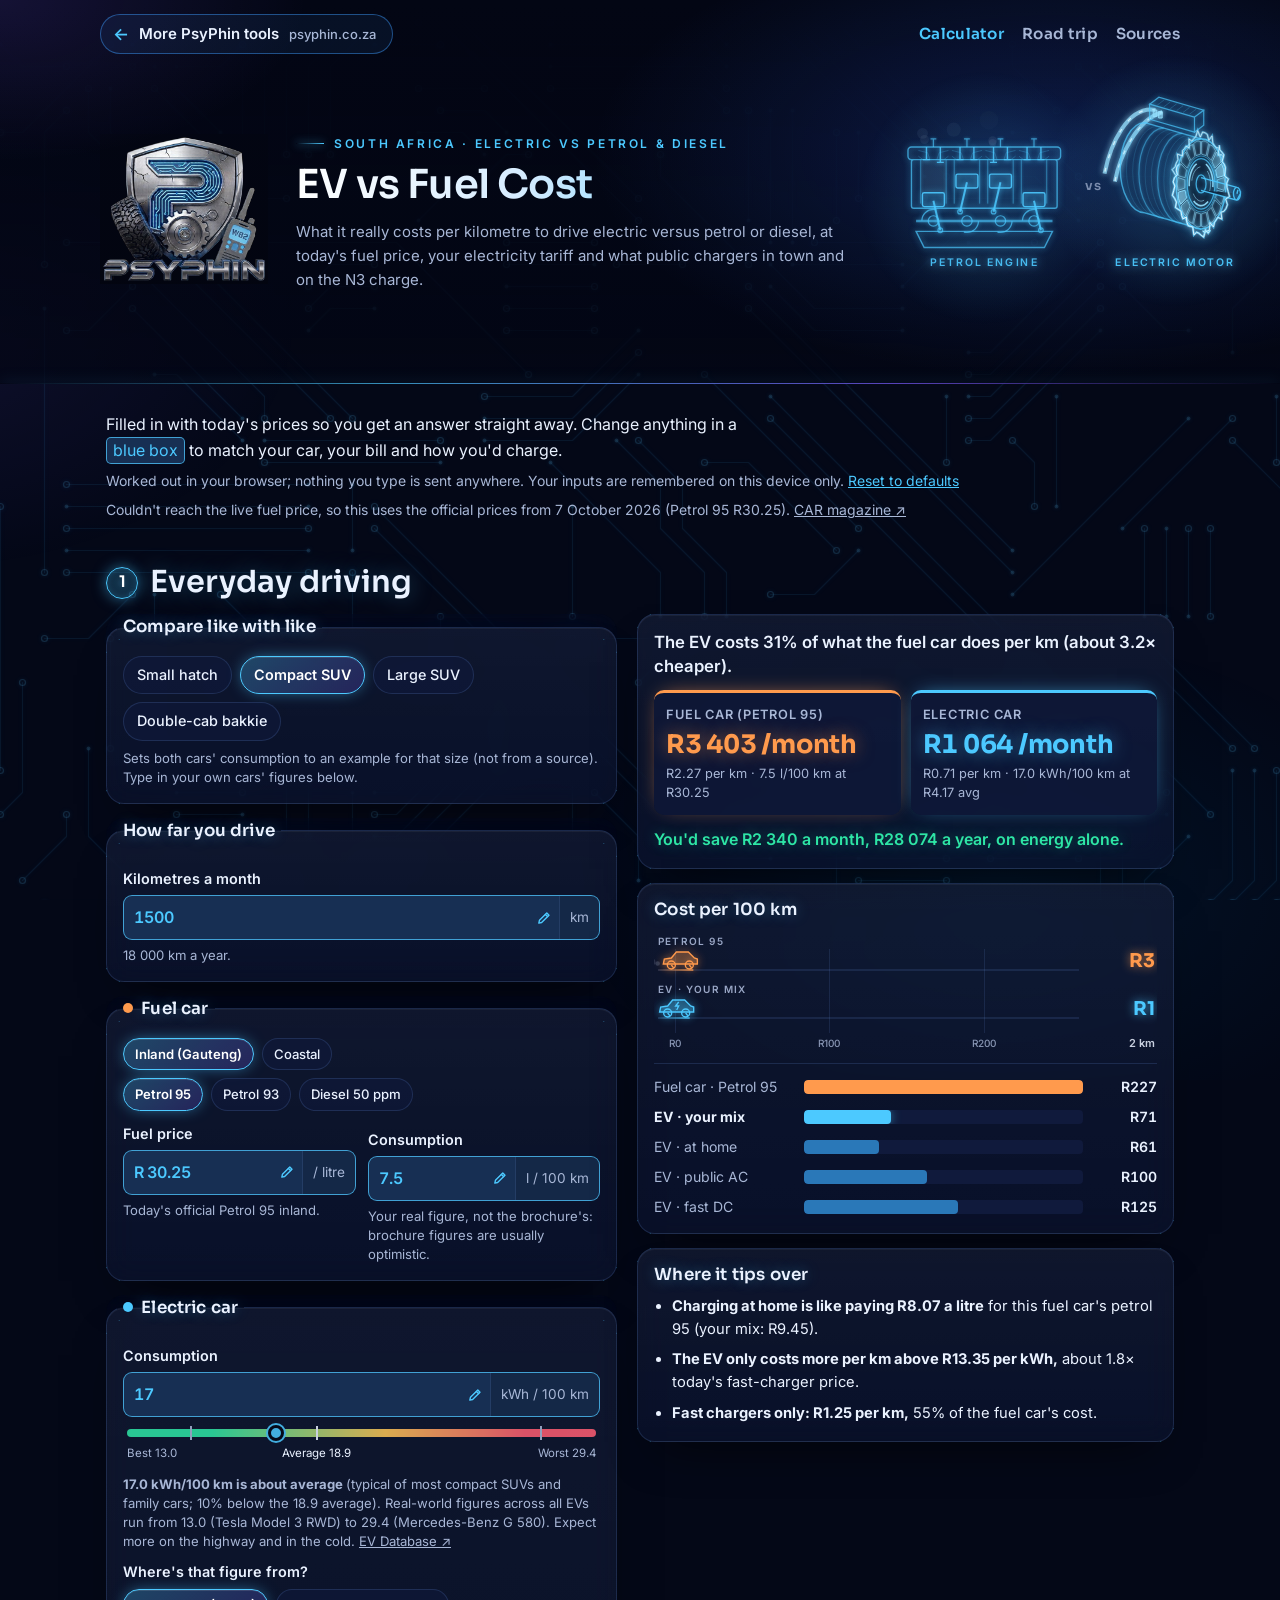
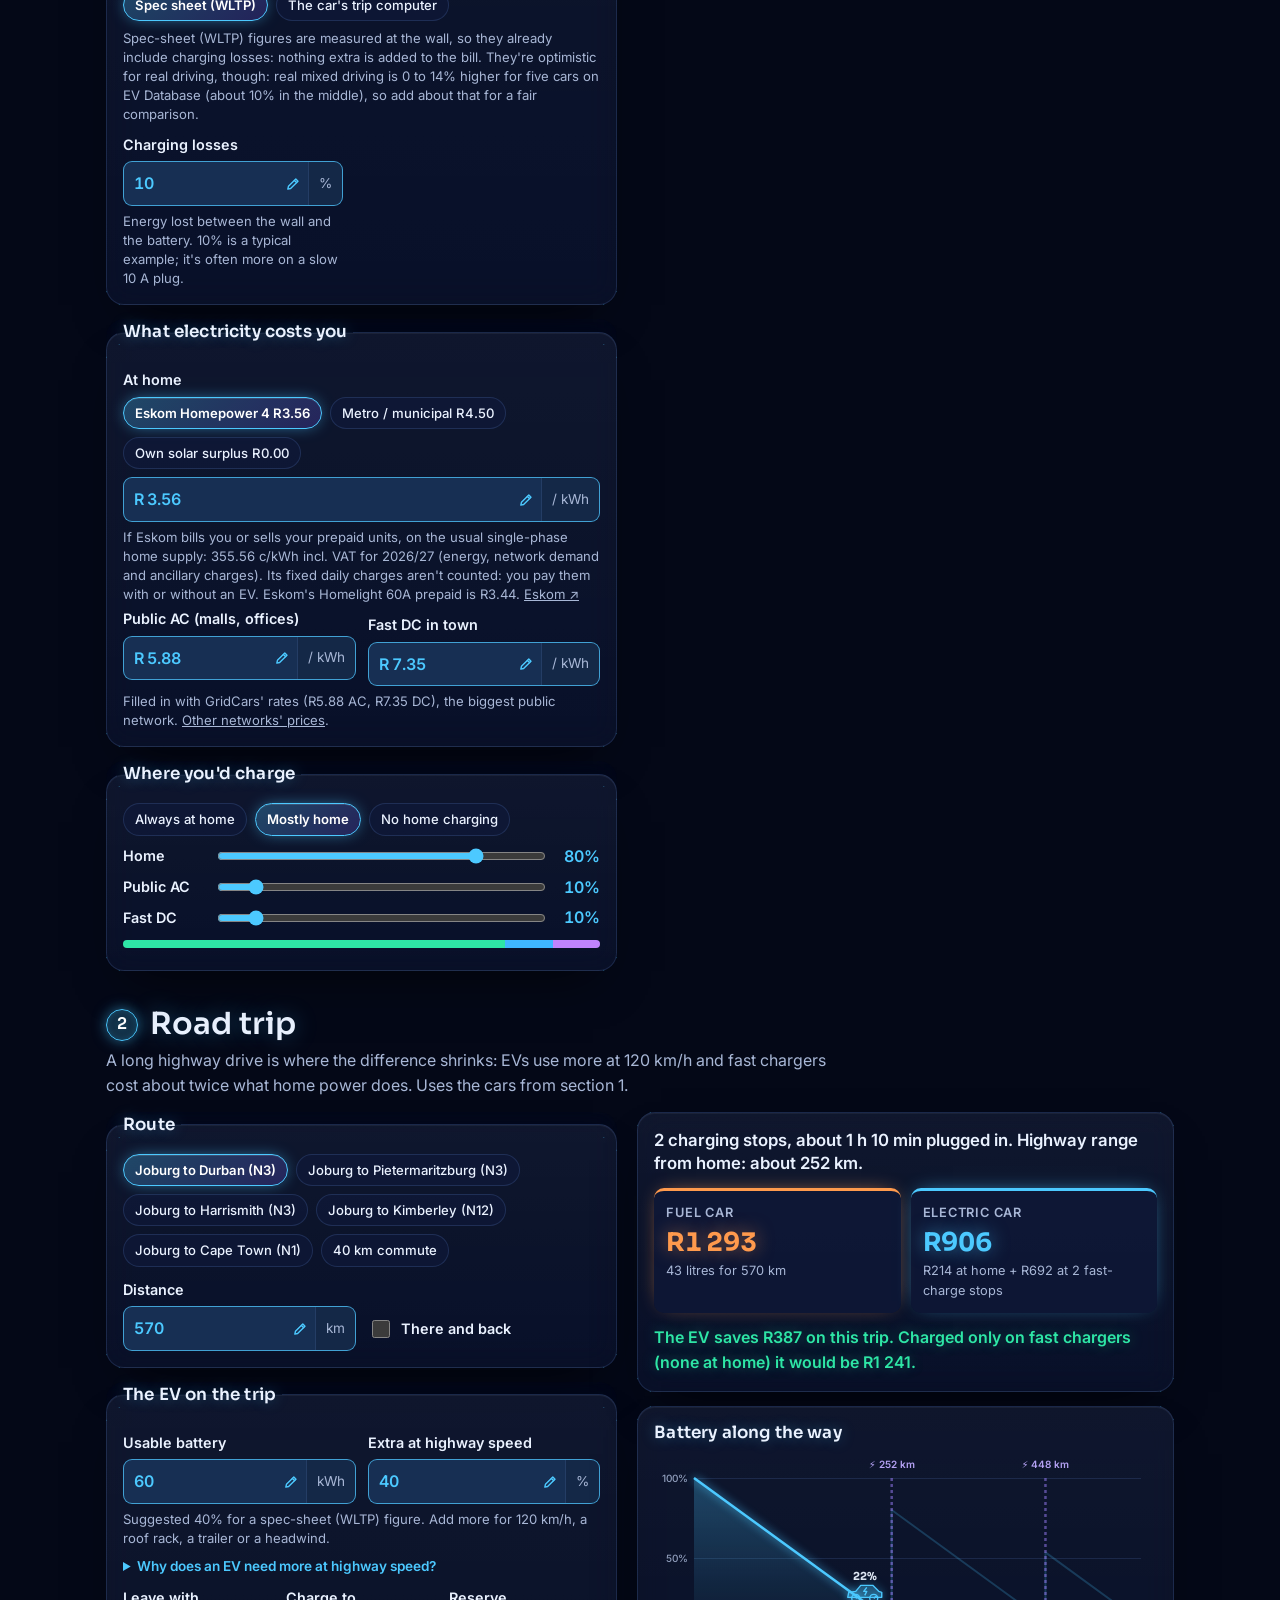
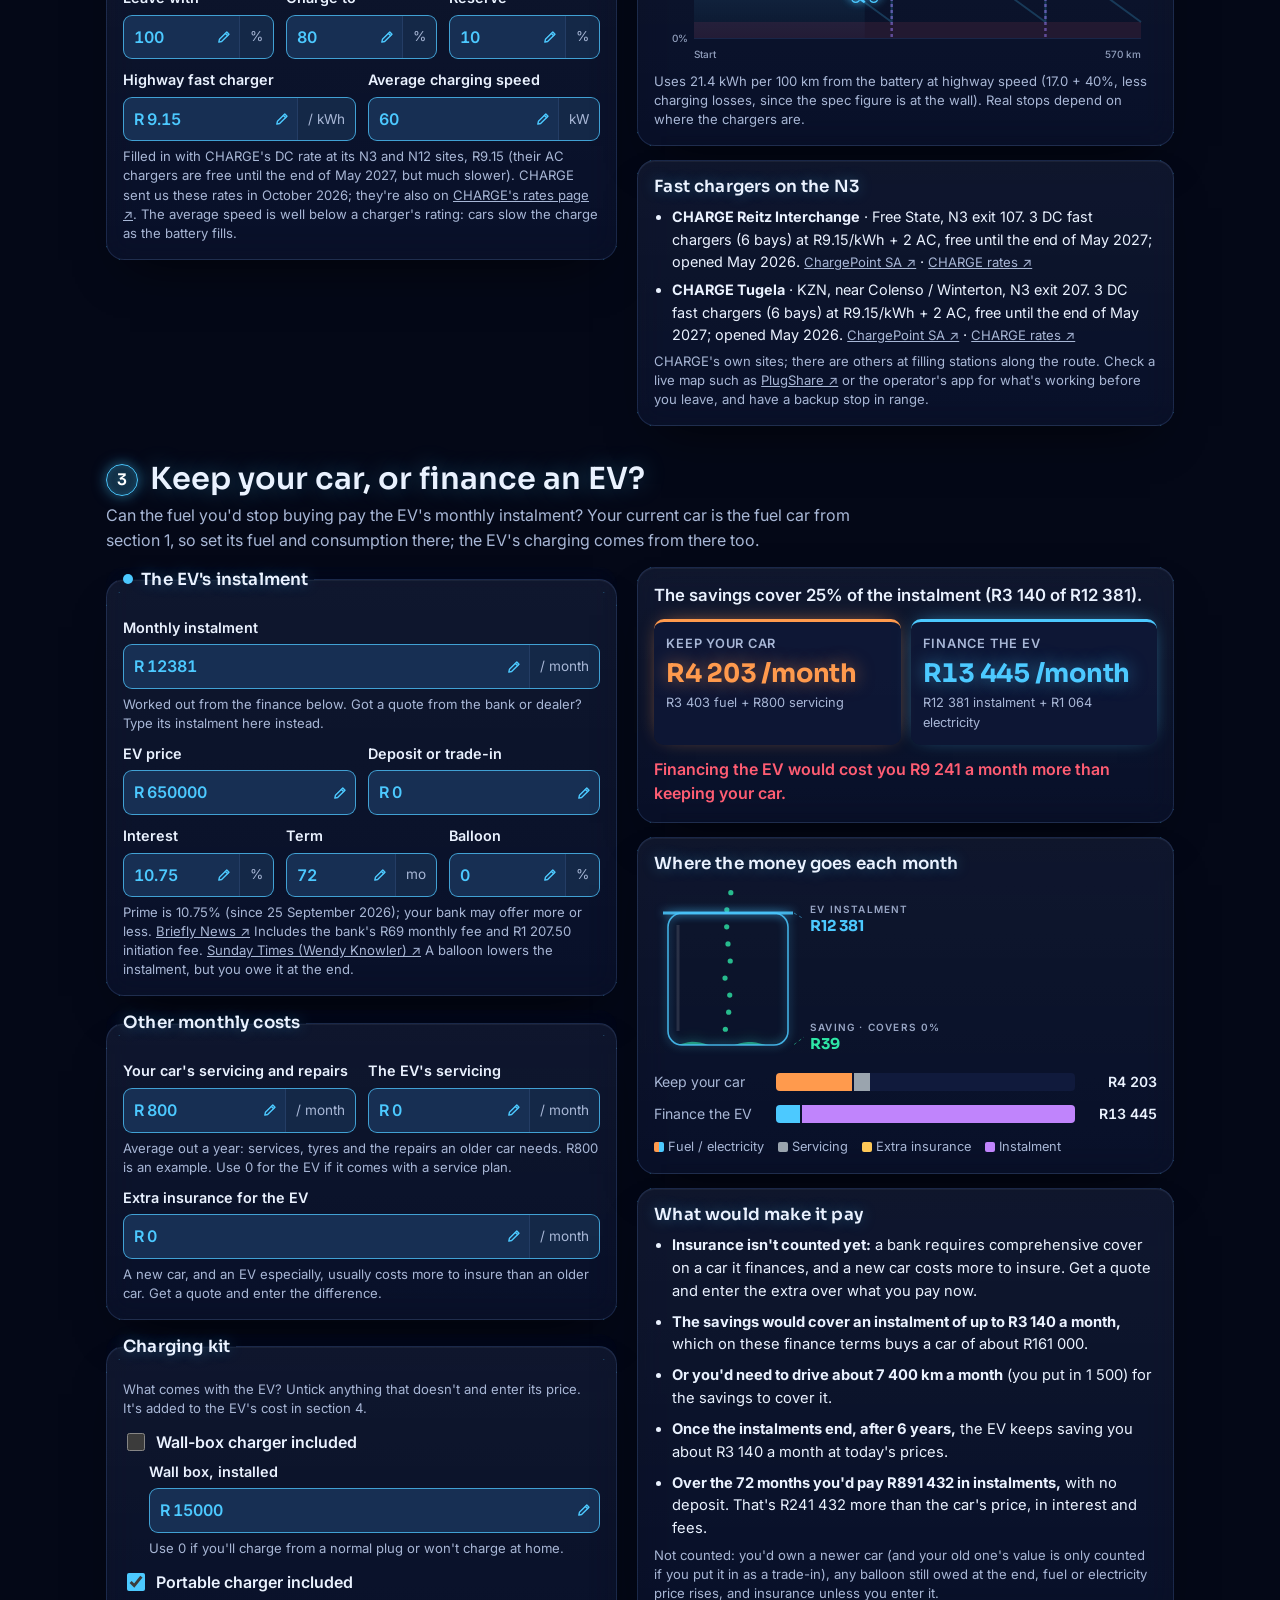
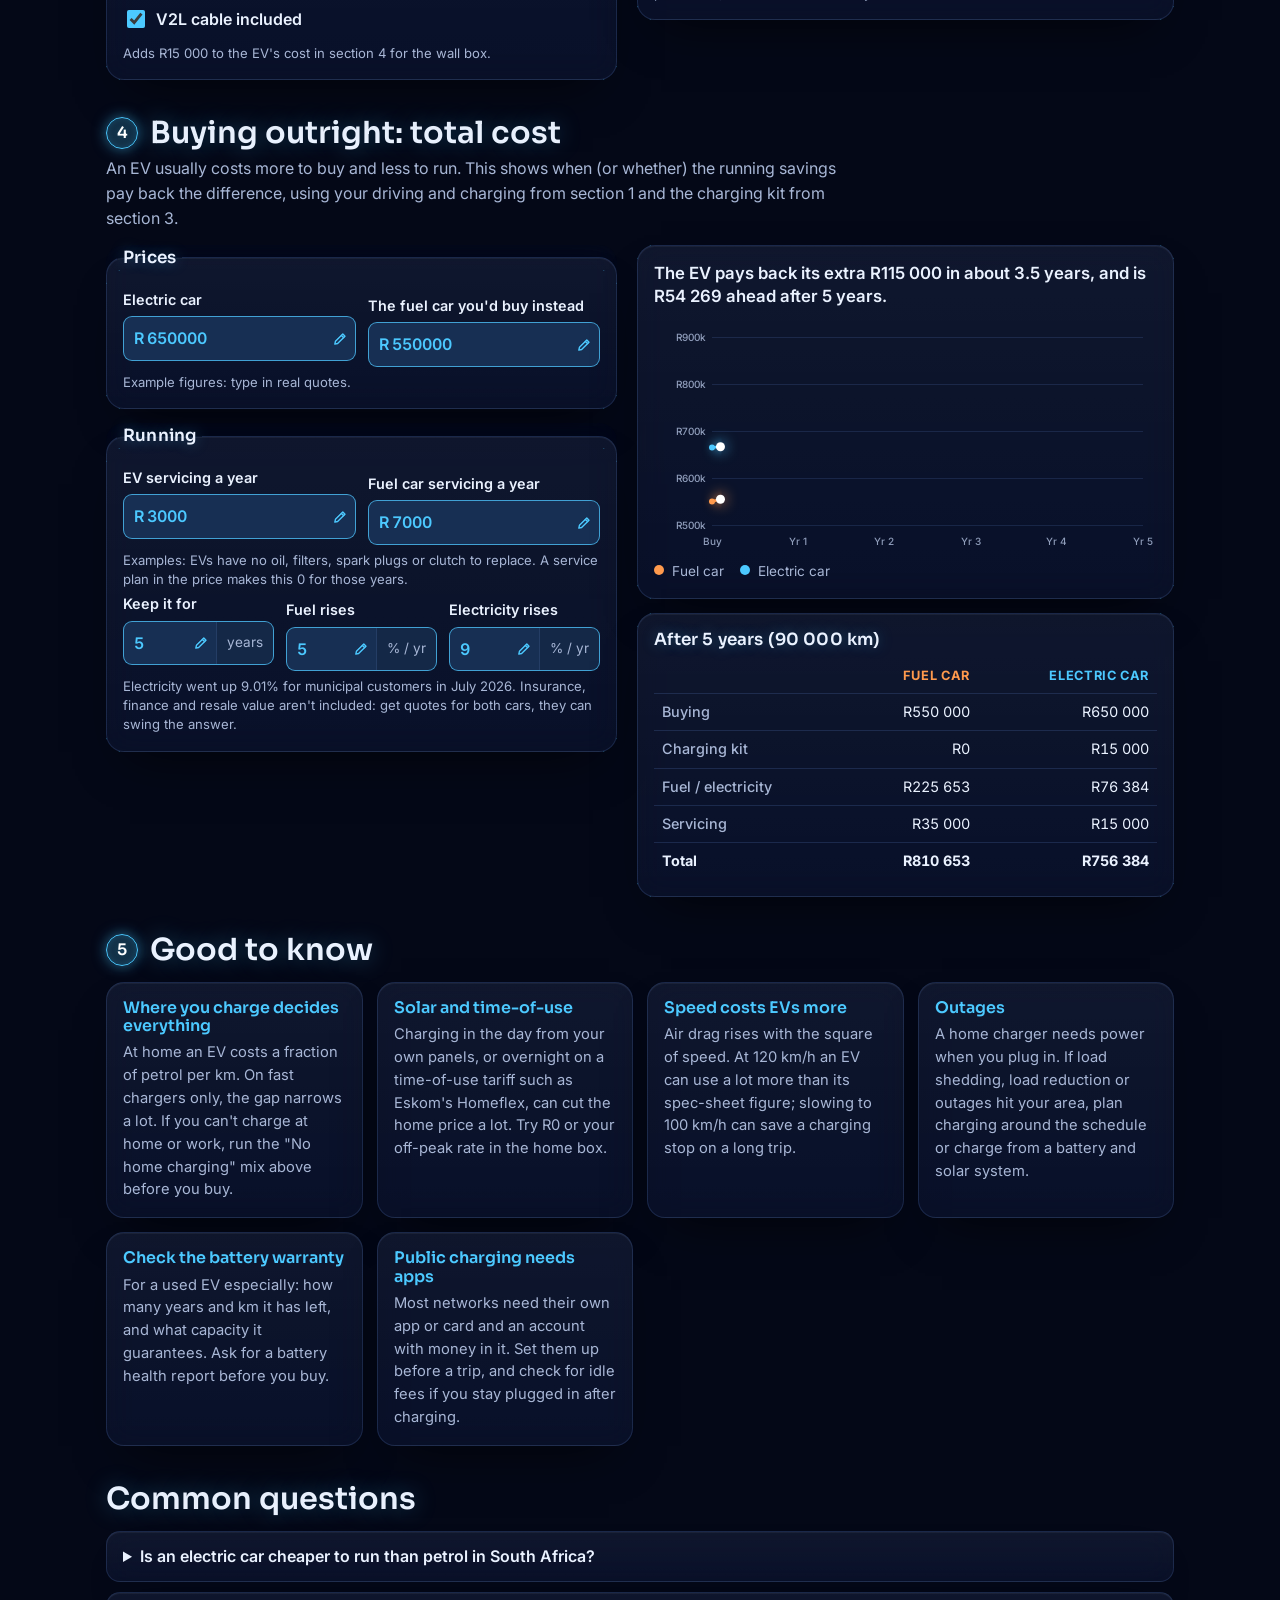
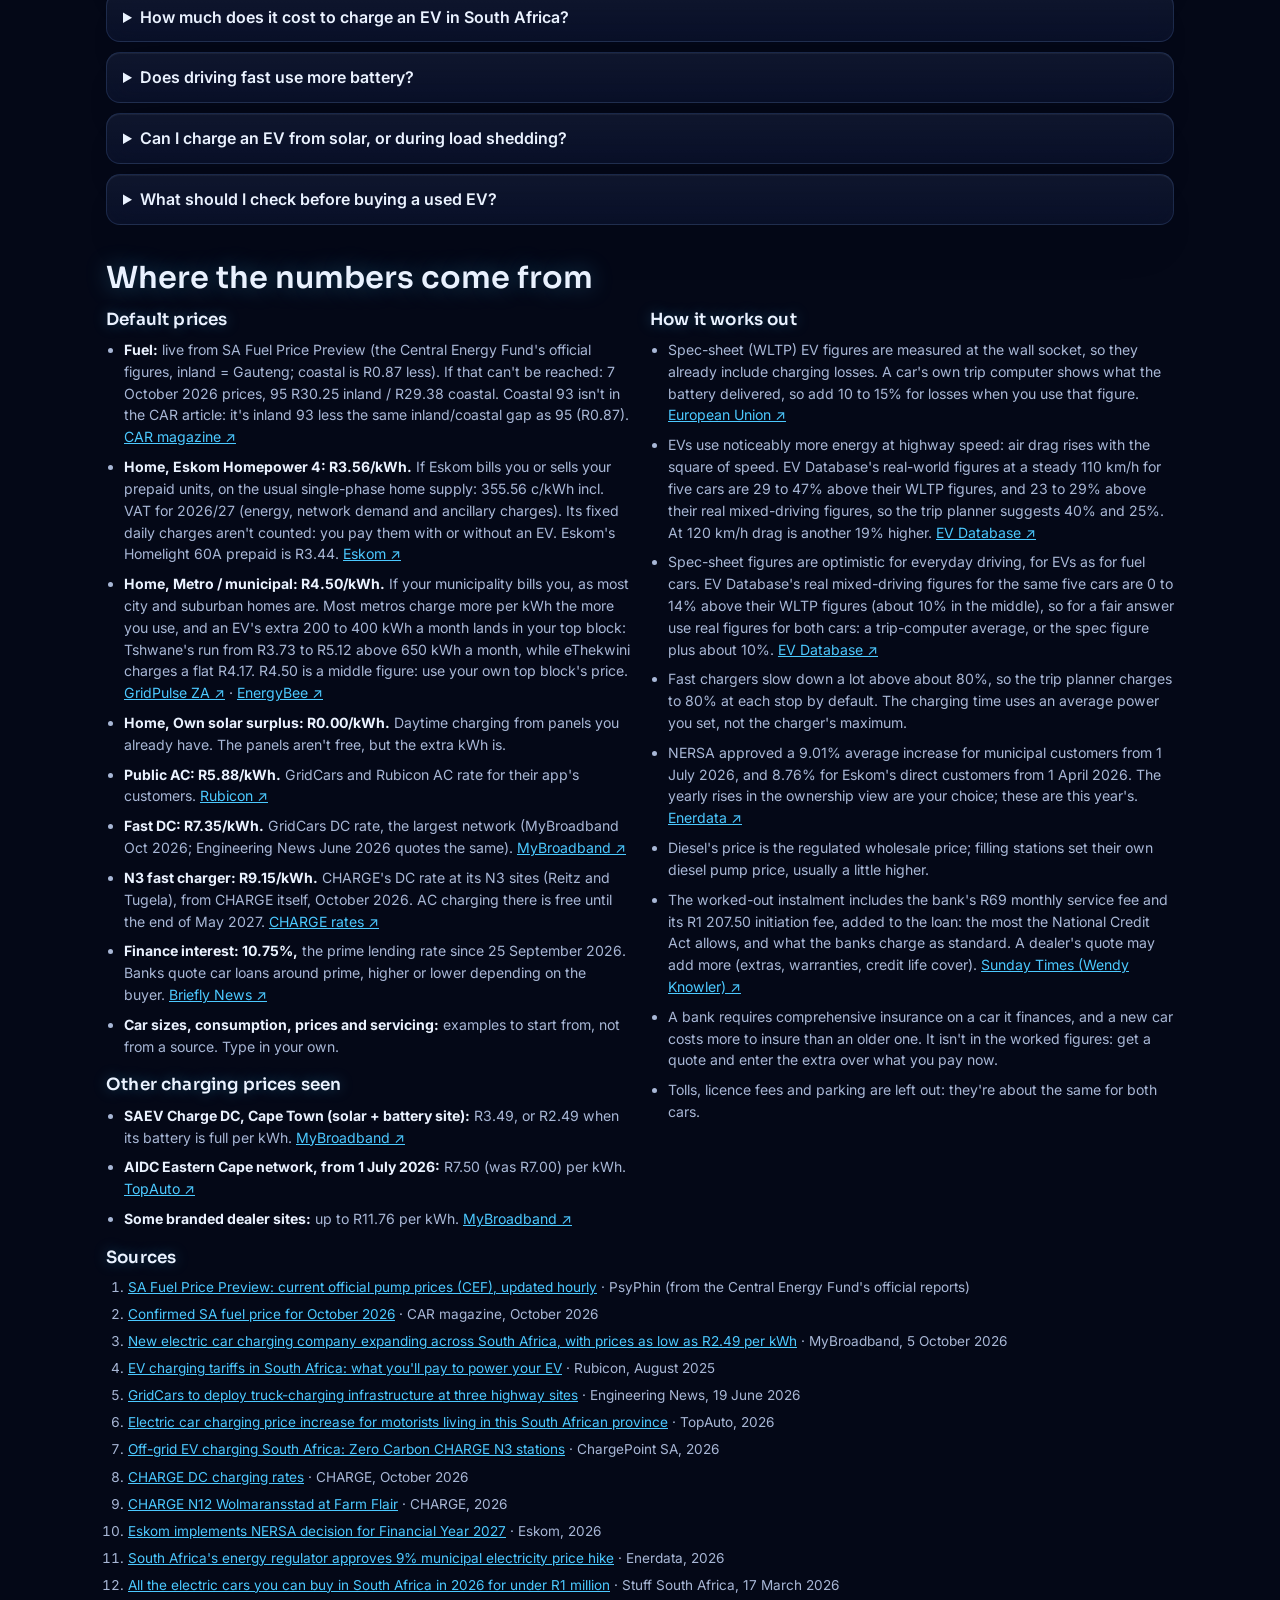
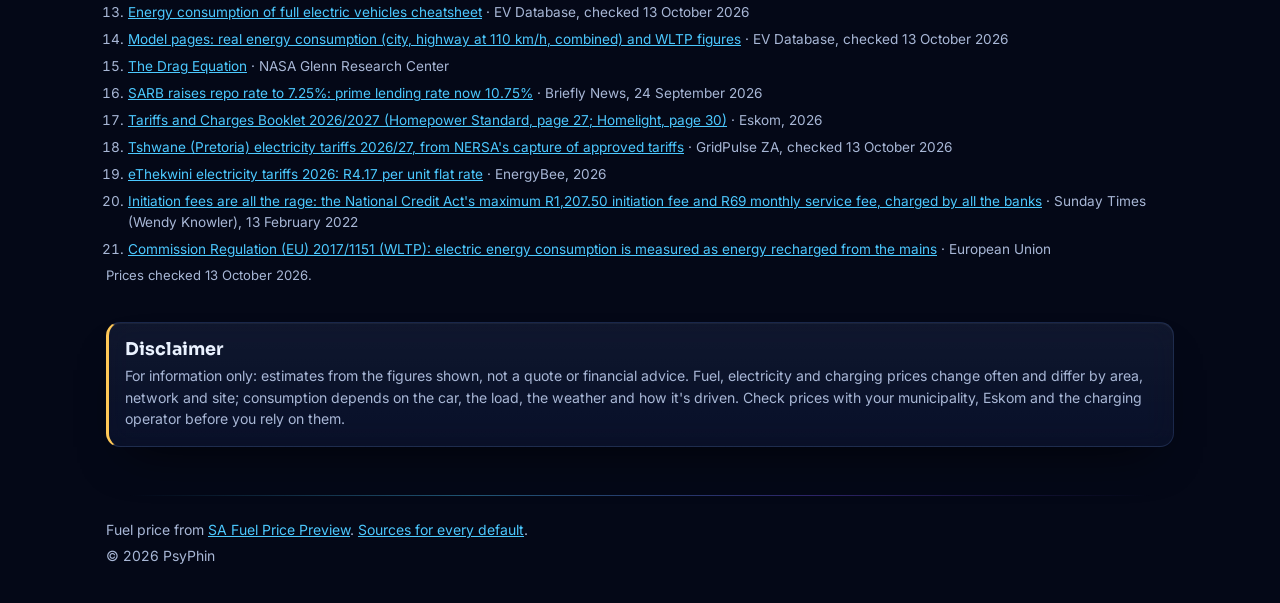
==== index.html @ 55d56603 "Rates page link reads "CHARGE rates" Co-Authored-By: Claude Opus 5.5 <noreply@anthropic.com>" ====
<!doctype html>
<html lang="en-ZA" data-circuit="still">
<head>
  <meta charset="utf-8">
  <meta name="viewport" content="width=device-width, initial-scale=1">
  <title>EV vs Fuel Cost: SA Electric vs Petrol Calculator | PsyPhin</title>
  <meta name="description" content="Compare the cost per km of an electric car with petrol or diesel in South Africa, at today's fuel price, your electricity tariff and public charger prices.">
  <link rel="canonical" href="https://evcost.psyphin.co.za/">
  <script type="application/ld+json">
  {
    "@context": "https://schema.org",
    "@type": "WebApplication",
    "name": "EV vs Fuel Cost",
    "url": "https://evcost.psyphin.co.za/",
    "description": "Compare the cost per km of an electric car with petrol or diesel in South Africa, at today's fuel price, your electricity tariff and public charger prices.",
    "applicationCategory": "UtilitiesApplication",
    "operatingSystem": "Any (runs in the browser)",
    "inLanguage": "en-ZA",
    "isAccessibleForFree": true,
    "offers": {
      "@type": "Offer",
      "price": "0",
      "priceCurrency": "ZAR"
    },
    "publisher": {
      "@type": "Organization",
      "name": "PsyPhin",
      "url": "https://psyphin.co.za/"
    }
  }
  </script>
  <meta property="og:type" content="website">
  <meta property="og:url" content="https://evcost.psyphin.co.za/">
  <meta property="og:title" content="EV vs Fuel Cost">
  <meta property="og:description" content="Electric vs petrol or diesel in South Africa: cost per km at today's fuel price, home electricity and public chargers, plus an N3 road-trip planner and a buyer's break-even.">
  <meta property="og:image" content="https://psyphin.co.za/assets/img/projects/ev-cost.jpg">
  <meta name="twitter:card" content="summary_large_image">
  <meta name="theme-color" content="#040817">
  <meta name="color-scheme" content="dark">
  <link rel="icon" href="favicon.ico" sizes="48x48">
  <link rel="icon" href="favicon-96x96.png" type="image/png" sizes="96x96">
  <link rel="icon" href="favicon-192x192.png" type="image/png" sizes="192x192">
  <link rel="apple-touch-icon" href="apple-touch-icon.png" sizes="180x180">
  <link rel="preconnect" href="https://fonts.googleapis.com">
  <link rel="preconnect" href="https://fonts.gstatic.com" crossorigin>
  <link href="https://fonts.googleapis.com/css2?family=Inter:wght@400;500;600;700&family=Sora:wght@400;600;700&display=swap" rel="stylesheet">
  <link rel="stylesheet" href="css/style.css?v=2026-10-20c">
</head>
<body>
  <a class="skip-link" href="#main">Skip to content</a>

  <header class="brand-bar brand-bar--hero">
    <canvas class="hero-fx" aria-hidden="true"></canvas>
    <div class="brand-nav">
      <a class="back-link" href="https://psyphin.co.za/#tools"><span class="back-link-arrow" aria-hidden="true">&larr;</span> <span class="back-link-label"><span class="back-link-more">More </span>PsyPhin tools</span> <span class="back-link-domain">psyphin.co.za</span></a>
      <nav class="nav" aria-label="Site">
        <a href="#running" aria-current="page">Calculator</a>
        <a href="#trip">Road trip</a>
        <a href="#sources">Sources</a>
      </nav>
    </div>
    <div class="brand-inner">
      <a class="brand-logo-link" href="https://psyphin.co.za/" aria-label="PsyPhin home"><img src="logo.jpg" alt="PsyPhin" class="brand-logo" width="560" height="501"></a>
      <div class="brand-text">
        <p class="brand-eyebrow">South Africa &middot; Electric vs petrol &amp; diesel</p>
        <h1>EV vs Fuel Cost</h1>
        <p class="subtitle">What it really costs per kilometre to drive electric versus petrol or diesel, at today's fuel price, your electricity tariff and what public chargers in town and on the N3 charge.</p>
      </div>
    </div>
  </header>

  <main id="main" class="wrap">
    <section class="intro">
      <p class="lede">Filled in with today's prices so you get an answer straight away. Change anything in a <span class="key-input">blue box</span> to match your car, your bill and how you'd charge.</p>
      <p class="privacy">Worked out in your browser; nothing you type is sent anywhere. Your inputs are remembered on this device only. <button type="button" class="link-button" id="reset">Reset to defaults</button></p>
      <p class="live-line" id="live-line" aria-live="polite">Fetching today's fuel price&hellip;</p>
    </section>

    <!-- ============================================================ everyday driving -->
    <section class="block" id="running" aria-labelledby="running-title">
      <h2 class="block-title" id="running-title"><span class="block-num">1</span> Everyday driving</h2>

      <div class="calc-layout">
        <form class="inputs" id="form" autocomplete="off" novalidate>
          <fieldset>
            <legend>Compare like with like</legend>
            <div class="chips" id="class-chips" role="group" aria-label="Car size"></div>
            <p class="hint">Sets both cars' consumption to an example for that size (not from a source). Type in your own cars' figures below.</p>
          </fieldset>

          <fieldset>
            <legend>How far you drive</legend>
            <div class="field">
              <label for="kmMonth">Kilometres a month</label>
              <div class="with-unit"><input id="kmMonth" type="number" inputmode="numeric" min="0" step="100"><span>km</span></div>
              <p class="hint" id="km-year"></p>
            </div>
          </fieldset>

          <fieldset>
            <legend><span class="dot dot--fuel" aria-hidden="true"></span> Fuel car</legend>
            <div class="chips chips--small" id="region-chips" role="group" aria-label="Where you fill up">
              <button type="button" class="chip" data-region="inland">Inland (Gauteng)</button>
              <button type="button" class="chip" data-region="coastal">Coastal</button>
            </div>
            <div class="chips chips--small" id="fuel-chips" role="group" aria-label="Fuel"></div>
            <div class="field-row">
              <div class="field">
                <label for="fuelPrice">Fuel price</label>
                <div class="with-unit"><span class="unit-before">R</span><input id="fuelPrice" type="number" inputmode="decimal" min="0" step="0.01"><span>/ litre</span></div>
                <p class="hint" id="fuel-price-hint"></p>
              </div>
              <div class="field">
                <label for="lPer100">Consumption</label>
                <div class="with-unit"><input id="lPer100" type="number" inputmode="decimal" min="0" step="0.1"><span>l / 100 km</span></div>
                <p class="hint">Your real figure, not the brochure's: brochure figures are usually optimistic.</p>
              </div>
            </div>
          </fieldset>

          <fieldset>
            <legend><span class="dot dot--ev" aria-hidden="true"></span> Electric car</legend>
            <div class="field">
              <label for="kwhPer100">Consumption</label>
              <div class="with-unit"><input id="kwhPer100" type="number" inputmode="decimal" min="0" step="0.1"><span>kWh / 100 km</span></div>
              <div class="scale" id="ev-scale" aria-hidden="true"></div>
              <p class="hint" id="ev-scale-note"></p>
            </div>
            <div class="field">
              <span class="label" id="figure-from-label">Where's that figure from?</span>
              <div class="chips chips--small" role="group" aria-labelledby="figure-from-label">
                <button type="button" class="chip" data-figure="spec">Spec sheet (WLTP)</button>
                <button type="button" class="chip" data-figure="dash">The car's trip computer</button>
              </div>
              <p class="hint" id="figure-hint"></p>
            </div>
            <div class="field field--narrow">
              <label for="lossPct">Charging losses</label>
              <div class="with-unit"><input id="lossPct" type="number" inputmode="decimal" min="0" max="40" step="1"><span>%</span></div>
              <p class="hint">Energy lost between the wall and the battery. 10% is a typical example; it's often more on a slow 10 A plug.</p>
            </div>
          </fieldset>

          <fieldset>
            <legend>What electricity costs you</legend>
            <div class="field">
              <label for="homePrice">At home</label>
              <div class="chips chips--small" id="home-chips" role="group" aria-label="Home tariff examples"></div>
              <div class="with-unit"><span class="unit-before">R</span><input id="homePrice" type="number" inputmode="decimal" min="0" step="0.01"><span>/ kWh</span></div>
              <p class="hint" id="home-hint"></p>
            </div>
            <div class="field-row">
              <div class="field">
                <label for="acPrice">Public AC (malls, offices)</label>
                <div class="with-unit"><span class="unit-before">R</span><input id="acPrice" type="number" inputmode="decimal" min="0" step="0.01"><span>/ kWh</span></div>
              </div>
              <div class="field">
                <label for="dcPrice">Fast DC in town</label>
                <div class="with-unit"><span class="unit-before">R</span><input id="dcPrice" type="number" inputmode="decimal" min="0" step="0.01"><span>/ kWh</span></div>
              </div>
            </div>
            <p class="hint">Filled in with GridCars' rates (R5.88 AC, R7.35 DC), the biggest public network. <a href="#sources">Other networks' prices</a>.</p>
          </fieldset>

          <fieldset>
            <legend>Where you'd charge</legend>
            <div class="chips chips--small" id="mix-chips" role="group" aria-label="Charging mix examples">
              <button type="button" class="chip" data-mix="100,0,0">Always at home</button>
              <button type="button" class="chip" data-mix="80,10,10">Mostly home</button>
              <button type="button" class="chip" data-mix="0,40,60">No home charging</button>
            </div>
            <div class="mix">
              <div class="mix-row">
                <label for="mixHome">Home</label>
                <input id="mixHome" type="range" min="0" max="100" step="5">
                <output id="mixHome-out" for="mixHome"></output>
              </div>
              <div class="mix-row">
                <label for="mixAc">Public AC</label>
                <input id="mixAc" type="range" min="0" max="100" step="5">
                <output id="mixAc-out" for="mixAc"></output>
              </div>
              <div class="mix-row">
                <label for="mixDc">Fast DC</label>
                <input id="mixDc" type="range" min="0" max="100" step="5">
                <output id="mixDc-out" for="mixDc"></output>
              </div>
            </div>
            <div class="mix-bar" id="mix-bar" aria-hidden="true"></div>
            <p class="hint" id="mix-hint"></p>
          </fieldset>
        </form>

        <div class="results" id="results" aria-live="polite">
          <div class="result-card">
            <p class="headline" id="headline"></p>
            <div class="tiles">
              <div class="tile tile--fuel">
                <p class="tile-label" id="tile-fuel-label">Fuel car</p>
                <p class="tile-value" id="tile-fuel-month"></p>
                <p class="tile-sub" id="tile-fuel-sub"></p>
              </div>
              <div class="tile tile--ev">
                <p class="tile-label">Electric car</p>
                <p class="tile-value" id="tile-ev-month"></p>
                <p class="tile-sub" id="tile-ev-sub"></p>
              </div>
            </div>
            <p class="save" id="save"></p>
          </div>

          <div class="result-card">
            <h3 class="card-title">Cost per 100 km</h3>
            <div class="race" id="race"></div>
            <div class="bars" id="bars"></div>
          </div>

          <div class="result-card">
            <h3 class="card-title">Where it tips over</h3>
            <ul class="facts" id="facts"></ul>
          </div>

          <div class="result-card" id="next-month" hidden>
            <h3 class="card-title">Next month's fuel price</h3>
            <p id="next-month-text"></p>
          </div>
        </div>
      </div>
    </section>

    <!-- ============================================================ road trip -->
    <section class="block" id="trip" aria-labelledby="trip-title">
      <h2 class="block-title" id="trip-title"><span class="block-num">2</span> Road trip</h2>
      <p class="block-lede">A long highway drive is where the difference shrinks: EVs use more at 120 km/h and fast chargers cost about twice what home power does. Uses the cars from section 1.</p>

      <div class="calc-layout">
        <form class="inputs" id="trip-form" autocomplete="off" novalidate>
          <fieldset>
            <legend>Route</legend>
            <div class="chips chips--small" id="route-chips" role="group" aria-label="Routes"></div>
            <div class="field-row">
              <div class="field">
                <label for="tripKm">Distance</label>
                <div class="with-unit"><input id="tripKm" type="number" inputmode="numeric" min="0" step="10"><span>km</span></div>
              </div>
              <div class="field field--check">
                <label class="check"><input id="returnTrip" type="checkbox"> There and back</label>
              </div>
            </div>
          </fieldset>

          <fieldset>
            <legend>The EV on the trip</legend>
            <div class="field-row field-row--end">
              <div class="field">
                <label for="battery">Usable battery</label>
                <div class="with-unit"><input id="battery" type="number" inputmode="decimal" min="0" step="1"><span>kWh</span></div>
              </div>
              <div class="field">
                <label for="highwayPct">Extra at highway speed</label>
                <div class="with-unit"><input id="highwayPct" type="number" inputmode="numeric" min="0" max="100" step="5"><span>%</span></div>
              </div>
            </div>
            <p class="hint" id="highway-hint"></p>
            <details class="why" id="highway-why">
              <summary>Why does an EV need more at highway speed?</summary>
              <div class="why-body" id="highway-why-body"></div>
            </details>
            <div class="field-row field-row--3 field-row--end">
              <div class="field">
                <label for="startPct">Leave with</label>
                <div class="with-unit"><input id="startPct" type="number" inputmode="numeric" min="0" max="100" step="5"><span>%</span></div>
              </div>
              <div class="field">
                <label for="chargeToPct">Charge to</label>
                <div class="with-unit"><input id="chargeToPct" type="number" inputmode="numeric" min="0" max="100" step="5"><span>%</span></div>
              </div>
              <div class="field">
                <label for="reservePct">Reserve</label>
                <div class="with-unit"><input id="reservePct" type="number" inputmode="numeric" min="0" max="50" step="5"><span>%</span></div>
              </div>
            </div>
            <div class="field-row field-row--end">
              <div class="field">
                <label for="n3Price">Highway fast charger</label>
                <div class="with-unit"><span class="unit-before">R</span><input id="n3Price" type="number" inputmode="decimal" min="0" step="0.01"><span>/ kWh</span></div>
              </div>
              <div class="field">
                <label for="dcKw">Average charging speed</label>
                <div class="with-unit"><input id="dcKw" type="number" inputmode="numeric" min="1" step="5"><span>kW</span></div>
              </div>
            </div>
            <p class="hint">Filled in with CHARGE's DC rate at its N3 and N12 sites, R9.15 (their AC chargers are free until the end of May 2027, but much slower). CHARGE sent us these rates in October 2026; they're also on <a href="https://charge.co.za/ev-drivers/charge-dc-charging-rates/" target="_blank" rel="noopener">CHARGE's rates page ↗</a>. The average speed is well below a charger's rating: cars slow the charge as the battery fills.</p>
          </fieldset>
        </form>

        <div class="results" id="trip-results" aria-live="polite">
          <div class="result-card">
            <p class="headline" id="trip-headline"></p>
            <div class="tiles">
              <div class="tile tile--fuel">
                <p class="tile-label">Fuel car</p>
                <p class="tile-value" id="trip-fuel"></p>
                <p class="tile-sub" id="trip-fuel-sub"></p>
              </div>
              <div class="tile tile--ev">
                <p class="tile-label">Electric car</p>
                <p class="tile-value" id="trip-ev"></p>
                <p class="tile-sub" id="trip-ev-sub"></p>
              </div>
            </div>
            <p class="save" id="trip-save"></p>
          </div>
          <div class="result-card">
            <h3 class="card-title">Battery along the way</h3>
            <div class="trip-chart" id="trip-chart"></div>
            <p class="hint" id="trip-chart-note"></p>
          </div>
          <div class="result-card" id="n3-card">
            <h3 class="card-title" id="n3-title">Fast chargers on the N3</h3>
            <ul class="chargers" id="n3-list"></ul>
            <p class="hint">CHARGE's own sites; there are others at filling stations along the route. Check a live map such as <a href="https://www.plugshare.com/" rel="noopener" target="_blank">PlugShare&nbsp;&#8599;</a> or the operator's app for what's working before you leave, and have a backup stop in range.</p>
          </div>
        </div>
      </div>
    </section>

    <!-- ============================================================ keep or finance -->
    <section class="block" id="keep" aria-labelledby="keep-title">
      <h2 class="block-title" id="keep-title"><span class="block-num">3</span> Keep your car, or finance an EV?</h2>
      <p class="block-lede">Can the fuel you'd stop buying pay the EV's monthly instalment? Your current car is the fuel car from section 1, so set its fuel and consumption there; the EV's charging comes from there too.</p>

      <div class="calc-layout">
        <form class="inputs" id="keep-form" autocomplete="off" novalidate>
          <fieldset>
            <legend><span class="dot dot--ev" aria-hidden="true"></span> The EV's instalment</legend>
            <div class="field">
              <label for="instalment">Monthly instalment</label>
              <div class="with-unit"><span class="unit-before">R</span><input id="instalment" type="number" inputmode="numeric" min="0" step="100"><span>/ month</span></div>
              <p class="hint" id="instalment-hint"></p>
            </div>
            <div class="field-row field-row--end">
              <div class="field">
                <label for="finPrice">EV price</label>
                <div class="with-unit"><span class="unit-before">R</span><input id="finPrice" type="number" inputmode="numeric" min="0" step="5000"></div>
              </div>
              <div class="field">
                <label for="finDeposit">Deposit or trade-in</label>
                <div class="with-unit"><span class="unit-before">R</span><input id="finDeposit" type="number" inputmode="numeric" min="0" step="5000"></div>
              </div>
            </div>
            <div class="field-row field-row--3 field-row--end field-row--fin">
              <div class="field">
                <label for="finRate">Interest</label>
                <div class="with-unit"><input id="finRate" type="number" inputmode="decimal" min="0" max="40" step="0.25"><span>%</span></div>
              </div>
              <div class="field">
                <label for="finMonths">Term</label>
                <div class="with-unit"><input id="finMonths" type="number" inputmode="numeric" min="12" max="96" step="12"><span>mo</span></div>
              </div>
              <div class="field">
                <label for="finBalloon">Balloon</label>
                <div class="with-unit"><input id="finBalloon" type="number" inputmode="numeric" min="0" max="60" step="5"><span>%</span></div>
              </div>
            </div>
            <p class="hint" id="finance-hint"></p>
          </fieldset>

          <fieldset>
            <legend>Other monthly costs</legend>
            <div class="field-row field-row--end">
              <div class="field">
                <label for="oldRepairsMonth">Your car's servicing and repairs</label>
                <div class="with-unit"><span class="unit-before">R</span><input id="oldRepairsMonth" type="number" inputmode="numeric" min="0" step="100"><span>/ month</span></div>
              </div>
              <div class="field">
                <label for="evServiceMonth">The EV's servicing</label>
                <div class="with-unit"><span class="unit-before">R</span><input id="evServiceMonth" type="number" inputmode="numeric" min="0" step="100"><span>/ month</span></div>
              </div>
            </div>
            <p class="hint">Average out a year: services, tyres and the repairs an older car needs. R800 is an example. Use 0 for the EV if it comes with a service plan.</p>
            <div class="field">
              <label for="evIns">Extra insurance for the EV</label>
              <div class="with-unit"><span class="unit-before">R</span><input id="evIns" type="number" inputmode="numeric" min="0" step="50"><span>/ month</span></div>
              <p class="hint">A new car, and an EV especially, usually costs more to insure than an older car. Get a quote and enter the difference.</p>
            </div>
          </fieldset>

          <fieldset>
            <legend>Charging kit</legend>
            <p class="hint">What comes with the EV? Untick anything that doesn't and enter its price. It's added to the EV's cost in section 4.</p>
            <div class="kit">
              <label class="check"><input id="wallboxIncluded" type="checkbox"> Wall-box charger included</label>
              <div class="field" id="wallbox-price">
                <label for="chargerCost">Wall box, installed</label>
                <div class="with-unit"><span class="unit-before">R</span><input id="chargerCost" type="number" inputmode="numeric" min="0" step="1000"></div>
                <p class="hint">Use 0 if you'll charge from a normal plug or won't charge at home.</p>
              </div>
            </div>
            <div class="kit">
              <label class="check"><input id="portableIncluded" type="checkbox"> Portable charger included</label>
              <div class="field" id="portable-price">
                <label for="portableCost">Portable charger</label>
                <div class="with-unit"><span class="unit-before">R</span><input id="portableCost" type="number" inputmode="numeric" min="0" step="500"></div>
                <p class="hint">The cable that charges from an ordinary wall plug, at home or away. Use 0 if you won't buy one.</p>
              </div>
            </div>
            <div class="kit">
              <label class="check"><input id="v2lIncluded" type="checkbox"> V2L cable included</label>
              <div class="field" id="v2l-price">
                <label for="v2lCost">V2L cable</label>
                <div class="with-unit"><span class="unit-before">R</span><input id="v2lCost" type="number" inputmode="numeric" min="0" step="500"></div>
                <p class="hint">Vehicle-to-load: runs lights, a fridge or tools off the car's battery (handy in load shedding or camping), if the car supports it. Use 0 if you don't want one.</p>
              </div>
            </div>
            <p class="hint" id="kit-total"></p>
          </fieldset>
        </form>

        <div class="results" id="keep-results" aria-live="polite">
          <div class="result-card">
            <p class="headline" id="keep-headline"></p>
            <div class="tiles">
              <div class="tile tile--fuel">
                <p class="tile-label">Keep your car</p>
                <p class="tile-value" id="keep-total"></p>
                <p class="tile-sub" id="keep-sub"></p>
              </div>
              <div class="tile tile--ev">
                <p class="tile-label">Finance the EV</p>
                <p class="tile-value" id="buy-total"></p>
                <p class="tile-sub" id="buy-sub"></p>
              </div>
            </div>
            <p class="save" id="keep-save"></p>
          </div>
          <div class="result-card">
            <h3 class="card-title">Where the money goes each month</h3>
            <div class="jar" id="keep-jar"></div>
            <div class="stack" id="keep-stack"></div>
          </div>
          <div class="result-card">
            <h3 class="card-title">What would make it pay</h3>
            <ul class="facts" id="keep-facts"></ul>
            <p class="hint">Not counted: you'd own a newer car (and your old one's value is only counted if you put it in as a trade-in), any balloon still owed at the end, fuel or electricity price rises, and insurance unless you enter it.</p>
          </div>
        </div>
      </div>
    </section>

    <!-- ============================================================ buying -->
    <section class="block" id="buying" aria-labelledby="buying-title">
      <h2 class="block-title" id="buying-title"><span class="block-num">4</span> Buying outright: total cost</h2>
      <p class="block-lede">An EV usually costs more to buy and less to run. This shows when (or whether) the running savings pay back the difference, using your driving and charging from section 1 and the charging kit from section 3.</p>

      <div class="calc-layout">
        <form class="inputs" id="buy-form" autocomplete="off" novalidate>
          <fieldset>
            <legend>Prices</legend>
            <div class="field-row">
              <div class="field">
                <label for="evPrice">Electric car</label>
                <div class="with-unit"><span class="unit-before">R</span><input id="evPrice" type="number" inputmode="numeric" min="0" step="5000"></div>
              </div>
              <div class="field">
                <label for="fuelCarPrice">The fuel car you'd buy instead</label>
                <div class="with-unit"><span class="unit-before">R</span><input id="fuelCarPrice" type="number" inputmode="numeric" min="0" step="5000"></div>
              </div>
            </div>
            <p class="hint">Example figures: type in real quotes.</p>
          </fieldset>
          <fieldset>
            <legend>Running</legend>
            <div class="field-row">
              <div class="field">
                <label for="evService">EV servicing a year</label>
                <div class="with-unit"><span class="unit-before">R</span><input id="evService" type="number" inputmode="numeric" min="0" step="500"></div>
              </div>
              <div class="field">
                <label for="fuelService">Fuel car servicing a year</label>
                <div class="with-unit"><span class="unit-before">R</span><input id="fuelService" type="number" inputmode="numeric" min="0" step="500"></div>
              </div>
            </div>
            <p class="hint">Examples: EVs have no oil, filters, spark plugs or clutch to replace. A service plan in the price makes this 0 for those years.</p>
            <div class="field-row field-row--3">
              <div class="field">
                <label for="years">Keep it for</label>
                <div class="with-unit"><input id="years" type="number" inputmode="numeric" min="1" max="15" step="1"><span>years</span></div>
              </div>
              <div class="field">
                <label for="fuelRise">Fuel rises</label>
                <div class="with-unit"><input id="fuelRise" type="number" inputmode="decimal" min="-20" max="50" step="1"><span>% / yr</span></div>
              </div>
              <div class="field">
                <label for="elecRise">Electricity rises</label>
                <div class="with-unit"><input id="elecRise" type="number" inputmode="decimal" min="-20" max="50" step="1"><span>% / yr</span></div>
              </div>
            </div>
            <p class="hint">Electricity went up 9.01% for municipal customers in July 2026. Insurance, finance and resale value aren't included: get quotes for both cars, they can swing the answer.</p>
          </fieldset>
        </form>

        <div class="results" id="buy-results" aria-live="polite">
          <div class="result-card">
            <p class="headline" id="buy-headline"></p>
            <div class="own-chart" id="own-chart"></div>
            <div class="legend" aria-hidden="true"><span><i class="dot dot--fuel"></i> Fuel car</span><span><i class="dot dot--ev"></i> Electric car</span></div>
          </div>
          <div class="result-card">
            <h3 class="card-title" id="own-table-title"></h3>
            <div class="table-wrap">
              <table class="own-table" id="own-table"></table>
            </div>
          </div>
        </div>
      </div>
    </section>

    <!-- ============================================================ good to know -->
    <section class="block" id="know" aria-labelledby="know-title">
      <h2 class="block-title" id="know-title"><span class="block-num">5</span> Good to know</h2>
      <div class="know-grid">
        <article class="know">
          <h3>Where you charge decides everything</h3>
          <p>At home an EV costs a fraction of petrol per km. On fast chargers only, the gap narrows a lot. If you can't charge at home or work, run the "No home charging" mix above before you buy.</p>
        </article>
        <article class="know">
          <h3>Solar and time-of-use</h3>
          <p>Charging in the day from your own panels, or overnight on a time-of-use tariff such as Eskom's Homeflex, can cut the home price a lot. Try R0 or your off-peak rate in the home box.</p>
        </article>
        <article class="know">
          <h3>Speed costs EVs more</h3>
          <p>Air drag rises with the square of speed. At 120 km/h an EV can use a lot more than its spec-sheet figure; slowing to 100 km/h can save a charging stop on a long trip.</p>
        </article>
        <article class="know">
          <h3>Outages</h3>
          <p>A home charger needs power when you plug in. If load shedding, load reduction or outages hit your area, plan charging around the schedule or charge from a battery and solar system.</p>
        </article>
        <article class="know">
          <h3>Check the battery warranty</h3>
          <p>For a used EV especially: how many years and km it has left, and what capacity it guarantees. Ask for a battery health report before you buy.</p>
        </article>
        <article class="know">
          <h3>Public charging needs apps</h3>
          <p>Most networks need their own app or card and an account with money in it. Set them up before a trip, and check for idle fees if you stay plugged in after charging.</p>
        </article>
      </div>
    </section>

    <!-- ============================================================ common questions -->
    <section class="block" id="faq" aria-labelledby="faq-title">
      <h2 class="block-title" id="faq-title">Common questions</h2>
      <div class="faq-list">
        <details class="faq-item">
          <summary>Is an electric car cheaper to run than petrol in South Africa?</summary>
          <p>Charged at home, usually by a long way: an EV costs a fraction of petrol per km. On public fast chargers only, the gap narrows a lot. The calculator above compares the two at today's official fuel price and your own electricity price; if you can't charge at home or work, try the "No home charging" mix.</p>
        </details>
        <details class="faq-item">
          <summary>How much does it cost to charge an EV in South Africa?</summary>
          <p id="faq-charge-cost">It depends on where you charge: at home on your electricity tariff, or at a public charger, where fast DC charging costs the most. The prices this page uses are under "Where the numbers come from".</p>
        </details>
        <details class="faq-item">
          <summary>Does driving fast use more battery?</summary>
          <p>Yes. Air drag rises with the square of speed, so at 120 km/h an EV can use a lot more than its spec-sheet figure. Slowing to 100 km/h can save a charging stop on a long trip.</p>
        </details>
        <details class="faq-item">
          <summary>Can I charge an EV from solar, or during load shedding?</summary>
          <p>Charging in the day from your own panels, or overnight on a time-of-use tariff such as Eskom's Homeflex, can cut the home price a lot. A home charger needs power when you plug in, so during outages, plan charging around the schedule or charge from a battery and solar system.</p>
        </details>
        <details class="faq-item">
          <summary>What should I check before buying a used EV?</summary>
          <p>The battery warranty: how many years and km it has left, and what capacity it guarantees. Ask for a battery health report before you buy. Then run the car through sections 3 and 4 above to see whether it pays.</p>
        </details>
      </div>
    </section>

    <!-- ============================================================ sources -->
    <section class="block" id="sources" aria-labelledby="sources-title">
      <h2 class="block-title" id="sources-title">Where the numbers come from</h2>
      <div class="sources-grid">
        <div>
          <h3 class="card-title">Default prices</h3>
          <ul class="source-list" id="price-sources"></ul>
          <h3 class="card-title">Other charging prices seen</h3>
          <ul class="source-list" id="other-prices"></ul>
        </div>
        <div>
          <h3 class="card-title">How it works out</h3>
          <ul class="source-list" id="assumptions"></ul>
        </div>
      </div>
      <h3 class="card-title">Sources</h3>
      <ol class="refs" id="refs"></ol>
      <p class="hint" id="checked"></p>
    </section>

    <aside class="disclaimer" id="disclaimer">
      <h2>Disclaimer</h2>
      <p>For information only: estimates from the figures shown, not a quote or financial advice. Fuel, electricity and charging prices change often and differ by area, network and site; consumption depends on the car, the load, the weather and how it's driven. Check prices with your municipality, Eskom and the charging operator before you rely on them.</p>
    </aside>
  </main>

  <a class="quickbar" id="quickbar" href="#results" hidden aria-label="Jump to the results"><span class="q-fuel" id="q-fuel"></span><span class="q-ev" id="q-ev"></span><span class="q-save" id="q-save"></span></a>

  <footer class="site-footer">
    <div class="wrap">
      <p>Fuel price from <a href="https://fuel.psyphin.co.za/">SA Fuel Price Preview</a>. <a href="#sources">Sources for every default</a>.</p>
      <p>&copy; <span id="year"></span> PsyPhin</p>
    </div>
  </footer>

  <script src="js/data.js?v=2026-10-20c"></script>
  <script src="js/calc.js?v=2026-10-20c"></script>
  <script src="js/viz.js?v=2026-10-20c"></script>
  <script src="js/app.js?v=2026-10-20c"></script>
  <script src="js/circuit.js?v=2026-10-20c"></script>
  <script src="js/fx.js?v=2026-10-20c"></script>

  <!-- GoatCounter: cookie-free page-visit stats at https://psyphin.goatcounter.com/ (never sees form inputs) -->
  <!-- Shared with psyphin.co.za: prefix paths with the host so this site's "/" is counted separately -->
  <script>window.goatcounter = { path: function (p) { return location.host + p; } };</script>
  <script data-goatcounter="https://psyphin.goatcounter.com/count" async src="//gc.zgo.at/count.js"></script>
</body>
</html>
---- css/style.css ----
/* EV vs Fuel Cost. Colours follow psyphin.co.za (css/style.css there): the navy
   "deep space" look shared by every PsyPhin site since 2026-10-18. The base is
   the SA Towing Check / Winch stylesheet, so the tools look the same. */
:root {
  --bg: #040817;
  --surface: #0b1330;
  --surface-2: #101a3c;
  --glass: rgba(11, 19, 48, 0.58);
  --glass-2: rgba(16, 26, 60, 0.6);
  --border: rgba(120, 170, 255, 0.16);
  --text: #eaf2ff;
  --text-muted: #a8b7d6;
  --accent: #4cc9ff;
  --accent-strong: #2f6bff;
  --accent-glow: rgba(76, 201, 255, 0.35);
  --violet: #7c5cff;

  /* anything the visitor can change: blue box, blue value, pencil (worked-out figures stay plain) */
  --input-bg: color-mix(in srgb, var(--accent) 12%, var(--surface-2));
  --input-border: color-mix(in srgb, var(--accent) 70%, var(--border));
  --pencil: url("data:image/svg+xml,%3Csvg xmlns='http://www.w3.org/2000/svg' viewBox='0 0 16 16' fill='none' stroke='%234cc9ff' stroke-width='1.6' stroke-linecap='round' stroke-linejoin='round'%3E%3Cpath d='M11.2 2.3l2.5 2.5-8.4 8.4-3.2.7.7-3.2z'/%3E%3Cpath d='M9.6 3.9l2.5 2.5'/%3E%3C/svg%3E");

  /* traffic light */
  --pass: #2ee6a6;
  --warn: #ffc857;
  --fail: #ff5d73;
  --info: #4cc9ff;
  --incomplete: #7487ad;

  /* panel accents */
  --legal: #4cc9ff;
  --maker: #c084fc;

  /* chart series (validated for colour-blind separation on --surface-2) */
  --series-1: #3987e5;
  --series-2: #d95926;
  --series-3: #9085e9;
  --series-4: #d55181;
  --series-neutral: #7b8590;

  /* under construction banner */
  --construction: #fbbf24;
  --construction-ink: #1a1405;

  --radius: 14px;
  --max-width: 1100px;
  --font-body: "Inter", system-ui, -apple-system, "Segoe UI", Roboto, sans-serif;
  --font-display: "Sora", "Inter", system-ui, sans-serif;
}

*,
*::before,
*::after {
  box-sizing: border-box;
}

/* elements with display rules below must still hide (modes, trailer fields) */
[hidden] {
  display: none !important;
}

body {
  margin: 0;
  background: var(--bg);
  color: var(--text);
  font-family: var(--font-body);
  font-size: 1rem;
  line-height: 1.55;
  -webkit-font-smoothing: antialiased;
  overflow-x: hidden;
}

/* Fixed layers behind the whole page, the same on every PsyPhin site (change them
   together): a glowing circuit board and slow-drifting pools of blue and violet
   light. js/circuit.js (identical on every site) draws the circuit on two canvases
   (.circuit-fx) and adds .fx-circuit to <html>, which hides the static fallback
   tile in body::before. Here (as on the towing checker, owner's request 2026-10-19) both are dimmer
   than on the other sites and still: the page sets <html data-circuit="still">, so
   circuit.js draws the board once with no pulses, and the light doesn't drift,
   so nothing moves behind the text. */
body::before,
body::after {
  content: "";
  position: fixed;
  inset: 0;
  z-index: -1;
  pointer-events: none;
}

body::before {
  opacity: 0.5;
  background-image: url("data:image/svg+xml,%3Csvg xmlns='http://www.w3.org/2000/svg' width='180' height='180' fill='none'%3E%3Cfilter id='g' filterUnits='userSpaceOnUse' x='-20' y='-20' width='220' height='220'%3E%3CfeGaussianBlur stdDeviation='1.8' result='b'/%3E%3CfeMerge%3E%3CfeMergeNode in='b'/%3E%3CfeMergeNode in='SourceGraphic'/%3E%3C/feMerge%3E%3C/filter%3E%3Cg filter='url(%23g)'%3E%3Cg stroke='%233fb6ff' stroke-opacity='0.18' stroke-width='1.1'%3E%3Cpath d='M0 40h46l18 18h44M108 58v42l18 18h54M24 180v-44l18-18h34M180 22h-34L124 0M76 118v-20l-14-14H0M146 180v-26l12-12h22'/%3E%3C/g%3E%3Cg stroke='%235cc8ff' stroke-opacity='0.38'%3E%3Ccircle cx='108' cy='58' r='2.6'/%3E%3Ccircle cx='76' cy='118' r='2.6'/%3E%3Ccircle cx='146' cy='22' r='2.6'/%3E%3Ccircle cx='146' cy='154' r='2.6'/%3E%3C/g%3E%3C/g%3E%3C/svg%3E");
}

.fx-circuit body::before {
  display: none;
}

body::after {
  z-index: -2;
  inset: -20%;
  background:
    radial-gradient(38% 32% at 82% 8%, rgba(47, 107, 255, 0.18), transparent 70%),
    radial-gradient(30% 28% at 10% 40%, rgba(124, 92, 255, 0.1), transparent 70%),
    radial-gradient(34% 30% at 70% 85%, rgba(0, 180, 255, 0.07), transparent 70%);
}

.circuit-fx {
  position: fixed;
  top: 0;
  left: 0;
  z-index: -1;
  pointer-events: none;
  opacity: 0.5;
}

::selection {
  background: rgba(76, 201, 255, 0.35);
  color: #fff;
}

a {
  color: var(--accent);
}

h1,
h2,
h3 {
  font-family: var(--font-display);
  line-height: 1.15;
  margin: 0;
}

.wrap {
  max-width: var(--max-width);
  margin: 0 auto;
  padding: 0 16px;
}

.skip-link {
  position: absolute;
  left: -9999px;
}

.skip-link:focus {
  left: 16px;
  top: 16px;
  z-index: 10;
  background: var(--surface);
  padding: 8px 12px;
}

.visually-hidden {
  position: absolute;
  width: 1px;
  height: 1px;
  overflow: hidden;
  clip: rect(0 0 0 0);
  white-space: nowrap;
}

.muted {
  color: var(--text-muted);
}

/* ------------------------------------------------------------ header / footer */
.site-header {
  border-bottom: 1px solid var(--border);
  background: rgba(2, 2, 3, 0.92);
  position: sticky;
  top: 0;
  z-index: 5;
  backdrop-filter: blur(6px);
}

.site-header-inner {
  max-width: var(--max-width);
  margin: 0 auto;
  padding: 12px 16px;
  display: flex;
  align-items: center;
  justify-content: space-between;
  gap: 16px;
}

/* back link pill: same design as fuel.psyphin.co.za's header link */
.back-link {
  display: inline-flex;
  align-items: center;
  flex-wrap: wrap;
  gap: 4px 10px;
  padding: 8px 16px 8px 12px;
  border: 1px solid rgba(61, 155, 255, 0.45);
  border-radius: 999px;
  background: rgba(61, 155, 255, 0.08);
  color: var(--text);
  font-size: 15px;
  font-weight: 600;
  line-height: 1.3;
  text-decoration: none;
  transition: background-color 0.15s ease, border-color 0.15s ease, box-shadow 0.15s ease;
}

.back-link-arrow {
  color: var(--accent);
  font-size: 17px;
  transition: transform 0.15s ease;
}

.back-link-domain {
  color: var(--text-muted);
  font-weight: 500;
  font-size: 13px;
}

.back-link:hover {
  background: rgba(61, 155, 255, 0.16);
  border-color: var(--accent);
  box-shadow: 0 0 18px rgba(61, 155, 255, 0.25);
}

.back-link:hover .back-link-arrow {
  transform: translateX(-3px);
}

.back-link:focus-visible {
  outline: 2px solid var(--accent);
  outline-offset: 3px;
}

/* phones: the pill, page links and shield share one row, so drop the domain,
   keep the pill on one line and shorten it to "← PsyPhin tools" */
@media (max-width: 480px) {
  .back-link-domain {
    display: none;
  }

  .back-link {
    flex-wrap: nowrap;
    white-space: nowrap;
  }
}

@media (max-width: 420px) {
  .back-link-more {
    display: none;
  }

  .back-link {
    padding: 7px 12px 7px 10px;
    gap: 8px;
    font-size: 14px;
  }
}

@media (prefers-reduced-motion: reduce) {
  .back-link,
  .back-link-arrow {
    transition: none;
  }
}

.nav {
  display: flex;
  gap: 18px;
}

/* page links + PsyPhin shield (a copy of psyphin.co.za's brand-64.png), top right */
.header-end {
  display: flex;
  align-items: center;
  gap: 16px;
}

.brand {
  display: block;
  flex: none;
  border-radius: 6px;
}

.brand img {
  display: block;
  width: 32px;
  height: 32px;
  border-radius: 6px;
}

.brand:focus-visible {
  outline: 2px solid var(--accent);
  outline-offset: 3px;
}

@media (max-width: 420px) {
  .site-header-inner {
    gap: 12px;
  }

  .header-end,
  .nav {
    gap: 12px;
  }

  .nav a {
    font-size: 1rem;
  }

  .brand img {
    width: 28px;
    height: 28px;
  }
}

@media (max-width: 350px) {
  .site-header-inner {
    padding-left: 12px;
    padding-right: 12px;
  }

  .site-header-inner,
  .header-end,
  .nav {
    gap: 8px;
  }

  .back-link {
    padding: 6px 10px 6px 8px;
    gap: 6px;
  }
}

.nav a {
  color: var(--text-muted);
  text-decoration: none;
  font-family: var(--font-display);
  font-weight: 600;
  font-size: 1.05rem;
  letter-spacing: 0.02em;
}

.nav a[aria-current="page"],
.nav a:hover {
  color: var(--accent);
}

.site-footer {
  border-top: 1px solid var(--border);
  margin-top: 48px;
  padding: 20px 0 32px;
  color: var(--text-muted);
  font-size: 0.875rem;
}

.site-footer p {
  margin: 4px 0;
}

/* ------------------------------------------------------------ intro */
.intro {
  padding: 28px 0 8px;
}

.intro h1 {
  font-size: clamp(2rem, 6vw, 2.8rem);
  color: var(--text);
}

.lede {
  max-width: 62ch;
  margin: 10px 0 6px;
  color: var(--text);
}

.privacy {
  margin: 0;
  color: var(--text-muted);
  font-size: 0.875rem;
}


/* ------------------------------------------------------------ header
   The same header as fuel.psyphin.co.za (.brand-bar in its style.css): navy
   band with blue/violet glow and a glowing bottom edge, the PsyPhin logo, a cyan
   eyebrow, the title and a one-line description. Here js/fx.js draws the engine
   vs motor animation on canvas.hero-fx behind it. Keep the sites in step. */
.brand-bar {
  position: relative;
  overflow: hidden;
  isolation: isolate;
  background:
    radial-gradient(ellipse 55% 90% at 82% 40%, rgba(47, 107, 255, 0.22), transparent 65%),
    radial-gradient(ellipse 40% 70% at 0% 0%, rgba(124, 92, 255, 0.14), transparent 60%),
    linear-gradient(180deg, #030614, rgba(3, 6, 20, 0.72));
  color: #ffffff;
  padding-top: env(safe-area-inset-top, 0px);
}

/* Glowing line along the bottom edge, with a spark running along it. */
.brand-bar::after {
  content: "";
  position: absolute;
  left: 0;
  right: 0;
  bottom: 0;
  height: 1px;
  background:
    linear-gradient(90deg, transparent 0 40%, rgba(255, 255, 255, 0.95) 50%, transparent 60% 100%) no-repeat,
    linear-gradient(90deg, transparent, rgba(76, 201, 255, 0.7) 30%, rgba(124, 92, 255, 0.7) 70%, transparent);
  background-size: 30% 100%, 100% 100%;
  background-position: -40% 0, 0 0;
  box-shadow: 0 0 14px rgba(76, 201, 255, 0.55);
}

.hero-fx {
  position: absolute;
  inset: 0;
  z-index: -1;
  width: 100%;
  height: 100%;
  display: block;
  pointer-events: none;
}

.brand-nav {
  max-width: 1120px;
  margin: 0 auto;
  padding: 14px 20px 0;
  display: flex;
  align-items: center;
  justify-content: space-between;
  flex-wrap: wrap;
  gap: 10px 16px;
}

.brand-inner {
  max-width: 1120px;
  margin: 0 auto;
  padding: 20px;
  display: flex;
  flex-wrap: wrap;
  align-items: center;
  gap: 20px 28px;
}

/* A taller header with room on the right for the engine vs motor animation. */
.brand-bar--hero .brand-inner {
  min-height: 330px;
  padding-top: 28px;
  padding-bottom: 48px;
}

.brand-bar--hero .brand-text {
  flex: 0 1 560px;
}

.brand-logo-link {
  flex-shrink: 0;
  display: block;
  border-radius: 8px;
}

.brand-logo-link:focus-visible {
  outline: 2px solid var(--accent);
  outline-offset: 3px;
}

/* The logo sits on black; "lighten" drops the black so it floats on the navy. */
.brand-logo {
  width: 168px;
  height: auto;
  display: block;
  mix-blend-mode: lighten;
}

.brand-text {
  flex: 1 1 360px;
  min-width: 0;
}

.brand-text > * {
  animation: rise 0.9s cubic-bezier(0.2, 0.8, 0.2, 1) both;
}

.brand-text > :nth-child(2) { animation-delay: 0.08s; }
.brand-text > :nth-child(3) { animation-delay: 0.16s; }

@keyframes rise {
  from { opacity: 0; transform: translateY(14px); }
}

.brand-eyebrow {
  display: inline-flex;
  align-items: center;
  gap: 10px;
  margin: 0 0 10px;
  font-family: var(--font-body);
  font-size: 12px;
  font-weight: 600;
  letter-spacing: 0.22em;
  text-transform: uppercase;
  color: var(--accent);
}

.brand-eyebrow::before {
  content: "";
  width: 28px;
  height: 1px;
  background: linear-gradient(90deg, transparent, var(--accent));
  box-shadow: 0 0 8px var(--accent);
}

.brand-bar h1,
.brand-title {
  margin: 0 0 12px;
  font-family: var(--font-display);
  font-size: clamp(26px, 3.6vw, 40px);
  line-height: 1.12;
  font-weight: 600;
  letter-spacing: -0.02em;
  color: #ffffff;
  background: linear-gradient(100deg, #ffffff 0%, #d6ecff 40%, #7fd6ff 75%, #8f7bff 100%);
  -webkit-background-clip: text;
  background-clip: text;
  -webkit-text-fill-color: transparent;
}

.brand-bar .subtitle {
  margin: 0;
  color: var(--text-muted);
  max-width: 62ch;
  font-size: 15px;
  line-height: 1.6;
}

@media (max-width: 760px) {
  .brand-nav {
    padding: 10px 16px 0;
  }

  .brand-inner {
    padding: 16px;
    gap: 14px 18px;
  }

  .brand-bar--hero .brand-inner {
    min-height: 0;
    padding-top: 16px;
    padding-bottom: 28px;
  }

  .brand-logo {
    width: 112px;
  }

  .brand-text {
    flex-basis: 200px;
  }

  .brand-bar .subtitle {
    font-size: 14px;
  }
}

@media print {
  .brand-bar,
  body::before,
  body::after,
  .circuit-fx {
    display: none;
  }
}

/* ============================================================ Winch Planning and Sizing additions */

/* ------------------------------------------------------------ under construction (same as the tyre calculator) */
.construction {
  background: repeating-linear-gradient(-45deg, var(--construction) 0 18px, #f59e0b 18px 36px);
  color: var(--construction-ink);
  text-align: center;
  padding: 10px 16px;
  font-size: 0.95rem;
  line-height: 1.4;
}

.construction strong {
  font-family: var(--font-display);
  font-size: 1.1rem;
  letter-spacing: 0.04em;
  text-transform: uppercase;
  margin-right: 4px;
}

.intro .lede {
  max-width: 70ch;
  margin: 0 0 6px;
}

.intro .privacy a {
  color: var(--text-muted);
}

/* ============================================================ EV vs Fuel Cost additions */
:root {
  --fuel: #ff9a4d;            /* the fuel car, everywhere */
  --ev: #4cc9ff;              /* the electric car, everywhere */
  --ev-soft: #2a78b8;
  --good: #2ee6a6;
  --bad: #ff5d73;
}

.link-button {
  background: none;
  border: 0;
  padding: 0;
  font: inherit;
  color: var(--accent);
  text-decoration: underline;
  cursor: pointer;
}

.key-input {
  display: inline-block;
  padding: 0 6px;
  border: 1px solid var(--input-border);
  background: var(--input-bg);
  border-radius: 5px;
  color: var(--accent);
}

.live-line {
  margin: 8px 0 0;
  font-size: 0.875rem;
  color: var(--text-muted);
  min-height: 1.4em;
}

.live-line a {
  color: var(--text-muted);
}

.live-dot {
  display: inline-block;
  width: 8px;
  height: 8px;
  margin-right: 8px;
  border-radius: 50%;
  background: var(--good);
  box-shadow: 0 0 0 3px rgba(74, 222, 128, 0.2);
  vertical-align: 1px;
}

/* ------------------------------------------------------------ sections */
.block {
  margin-top: 36px;
  scroll-margin-top: 16px;
}

.block-title {
  display: flex;
  align-items: center;
  gap: 12px;
  font-size: clamp(1.5rem, 4vw, 1.9rem);
  margin-bottom: 6px;
}

.block-num {
  display: inline-grid;
  place-items: center;
  width: 32px;
  height: 32px;
  border-radius: 50%;
  border: 1px solid var(--accent);
  color: var(--accent);
  font-size: 1.1rem;
  flex: none;
}

.block-lede {
  margin: 0 0 14px;
  color: var(--text-muted);
  max-width: 75ch;
}

.calc-layout {
  display: grid;
  grid-template-columns: minmax(0, 1fr) minmax(0, 1.05fr);
  gap: 20px;
  align-items: start;
  margin-top: 14px;
}

.results {
  position: sticky;
  top: 12px;
  display: grid;
  gap: 14px;
}

@media (max-width: 860px) {
  .calc-layout {
    grid-template-columns: minmax(0, 1fr);
  }

  .results {
    position: static;
  }
}

/* ------------------------------------------------------------ inputs */
.inputs {
  display: grid;
  gap: 14px;
  min-width: 0;
}

fieldset {
  margin: 0;
  padding: 14px 16px 16px;
  border: 1px solid var(--border);
  border-radius: var(--radius);
  background: var(--surface);
  min-width: 0;
}

legend {
  padding: 0 6px;
  margin-left: -6px;
  font-family: var(--font-display);
  font-weight: 700;
  font-size: 1.15rem;
  letter-spacing: 0.01em;
}

.field {
  margin-top: 10px;
  min-width: 0;
}

.field:first-child {
  margin-top: 4px;
}

.field label,
.field .label {
  display: block;
  font-weight: 600;
  font-size: 0.9rem;
  margin-bottom: 5px;
}

.field-row {
  display: grid;
  grid-template-columns: repeat(2, minmax(0, 1fr));
  gap: 0 12px;
}

/* rows without hints: line the boxes up even when a label wraps */
.field-row--end {
  align-items: end;
}

.field-row--3 {
  grid-template-columns: repeat(3, minmax(0, 1fr));
}

.field--narrow {
  max-width: 220px;
}

.field--check {
  display: flex;
  align-items: flex-end;
  padding-bottom: 10px;
}

.field .check {
  display: flex;
  align-items: center;
  gap: 8px;
  cursor: pointer;
  margin: 0;
}

.check input {
  width: 18px;
  height: 18px;
  accent-color: var(--accent);
}

/* phones: one field per row (units like "/ litre" need the width); the % trio stays side by side */
@media (max-width: 560px) {
  .field-row {
    grid-template-columns: minmax(0, 1fr);
  }

  .field-row--3 {
    grid-template-columns: repeat(3, minmax(0, 1fr));
  }

  .field-row--3 .with-unit > span {
    padding: 0 8px;
  }

  .field-row--3 .with-unit input {
    padding-right: 8px;
    background-image: none;
  }

  .field--check {
    padding-bottom: 0;
  }
}

/* phones: a summary pinned to the bottom while the everyday inputs are on screen */
.quickbar {
  position: fixed;
  left: 0;
  right: 0;
  bottom: 0;
  z-index: 6;
  display: flex;
  justify-content: center;
  gap: 6px 14px;
  flex-wrap: wrap;
  padding: 10px 16px calc(10px + env(safe-area-inset-bottom, 0px));
  background: rgba(17, 20, 24, 0.96);
  border-top: 1px solid var(--border);
  backdrop-filter: blur(6px);
  font-size: 0.88rem;
  font-weight: 600;
  font-variant-numeric: tabular-nums;
  text-decoration: none;
  color: var(--text);
}

.quickbar .q-fuel { color: var(--fuel); }
.quickbar .q-ev { color: var(--ev); }
.quickbar .q-save { color: var(--good); }
.quickbar .q-save.bad { color: var(--bad); }

@media (min-width: 861px) {
  .quickbar {
    display: none;
  }
}

.with-unit {
  display: flex;
  align-items: stretch;
  border: 1px solid var(--input-border);
  background: var(--input-bg);
  border-radius: 9px;
  overflow: hidden;
}

.with-unit:focus-within {
  outline: 2px solid var(--accent);
  outline-offset: 1px;
}

.with-unit input {
  flex: 1 1 auto;
  min-width: 0;
  width: 100%;
  padding: 9px 30px 9px 10px;
  border: 0;
  background: var(--pencil) no-repeat right 8px center / 14px;
  color: var(--accent);
  font: inherit;
  font-weight: 600;
  font-variant-numeric: tabular-nums;
  outline: none;
  -moz-appearance: textfield;
  appearance: textfield;
}

.with-unit input::-webkit-outer-spin-button,
.with-unit input::-webkit-inner-spin-button {
  -webkit-appearance: none;
  margin: 0;
}

.with-unit > span {
  display: flex;
  align-items: center;
  padding: 0 10px;
  color: var(--text-muted);
  font-size: 0.85rem;
  white-space: nowrap;
  border-left: 1px solid var(--border);
  background: rgba(0, 0, 0, 0.15);
}

.with-unit > .unit-before {
  padding: 0 0 0 10px;
  border: 0;
  background: none;
  color: var(--accent);
  font-weight: 600;
  font-size: 1rem;
}

.with-unit > .unit-before + input {
  padding-left: 3px;
}

.hint {
  margin: 6px 0 0;
  color: var(--text-muted);
  font-size: 0.82rem;
  line-height: 1.45;
}

.hint a {
  color: var(--text-muted);
}

/* chips: blue when selected (a choice you made) */
.chips {
  display: flex;
  flex-wrap: wrap;
  gap: 8px;
  margin: 2px 0 8px;
}

.chip {
  padding: 7px 13px;
  border: 1px solid var(--border);
  border-radius: 999px;
  background: var(--surface-2);
  color: var(--text);
  font: inherit;
  font-size: 0.9rem;
  font-weight: 500;
  cursor: pointer;
  transition: border-color 0.15s ease, background-color 0.15s ease;
}

.chips--small .chip {
  padding: 5px 11px;
  font-size: 0.82rem;
}

.chip:hover {
  border-color: var(--input-border);
}

.chip[aria-pressed="true"] {
  border-color: var(--accent);
  background: var(--input-bg);
  color: var(--accent);
  font-weight: 600;
}

.chip:focus-visible {
  outline: 2px solid var(--accent);
  outline-offset: 2px;
}

.dot {
  display: inline-block;
  width: 10px;
  height: 10px;
  border-radius: 50%;
  margin-right: 4px;
  vertical-align: 1px;
}

.dot--fuel {
  background: var(--fuel);
}

.dot--ev {
  background: var(--ev);
}

/* charging mix */
.mix {
  display: grid;
  gap: 6px;
}

.mix-row {
  display: grid;
  grid-template-columns: 82px minmax(0, 1fr) 46px;
  align-items: center;
  gap: 10px;
}

.mix-row label {
  font-size: 0.9rem;
  font-weight: 600;
}

.mix-row input[type="range"] {
  width: 100%;
  accent-color: var(--accent);
}

.mix-row output {
  text-align: right;
  color: var(--accent);
  font-weight: 600;
  font-variant-numeric: tabular-nums;
}

.mix-bar {
  display: flex;
  height: 8px;
  margin-top: 10px;
  border-radius: 4px;
  overflow: hidden;
  background: var(--surface-2);
}

.mix-seg {
  flex-basis: 0;
}

.mix-seg--home { background: var(--good); }
.mix-seg--ac { background: #3fb6ff; }
.mix-seg--dc { background: #c084fc; }

/* ------------------------------------------------------------ results */
.result-card {
  padding: 16px;
  border: 1px solid var(--border);
  border-radius: var(--radius);
  background: var(--surface);
  min-width: 0;
}

.card-title {
  font-size: 1.15rem;
  margin: 0 0 10px;
}

.headline {
  margin: 0 0 12px;
  font-size: 1.05rem;
  font-weight: 600;
  line-height: 1.4;
}

.tiles {
  display: grid;
  grid-template-columns: repeat(2, minmax(0, 1fr));
  gap: 10px;
}

.tile {
  padding: 12px;
  border-radius: 10px;
  background: var(--surface-2);
  border-top: 3px solid var(--border);
  min-width: 0;
}

.tile--fuel { border-top-color: var(--fuel); }
.tile--ev { border-top-color: var(--ev); }

.tile p {
  margin: 0;
}

.tile-label {
  font-size: 0.8rem;
  font-weight: 600;
  color: var(--text-muted);
  text-transform: uppercase;
  letter-spacing: 0.06em;
}

.tile .tile-value {
  font-family: var(--font-display);
  font-size: clamp(1.5rem, 5vw, 2rem);
  font-weight: 700;
  font-variant-numeric: tabular-nums;
  line-height: 1.2;
  margin: 4px 0;
}

.tile--fuel .tile-value { color: var(--fuel); }
.tile--ev .tile-value { color: var(--ev); }

.tile-sub {
  font-size: 0.8rem;
  color: var(--text-muted);
}

.save {
  margin: 12px 0 0;
  font-weight: 600;
}

.save--good { color: var(--good); }
.save--bad { color: var(--bad); }

/* cost per 100 km */
.bars {
  display: grid;
  gap: 8px;
}

.bar-row {
  display: grid;
  grid-template-columns: 140px minmax(0, 1fr) 64px;
  align-items: center;
  gap: 10px;
  font-size: 0.88rem;
}

.bar-row--strong .bar-label {
  font-weight: 700;
  color: var(--text);
}

.bar-label {
  color: var(--text-muted);
}

.bar-track {
  height: 14px;
  background: var(--surface-2);
  border-radius: 4px;
  overflow: hidden;
}

.bar {
  display: block;
  height: 100%;
  border-radius: 4px;
  transition: width 0.3s ease;
}

.bar--fuel { background: var(--fuel); }
.bar--ev { background: var(--ev); }
.bar--ev-soft { background: var(--ev-soft); }

.bar-value {
  text-align: right;
  font-weight: 600;
  font-variant-numeric: tabular-nums;
}

@media (max-width: 420px) {
  .bar-row {
    grid-template-columns: 112px minmax(0, 1fr) 56px;
    gap: 8px;
    font-size: 0.82rem;
  }
}

.facts {
  margin: 0;
  padding-left: 18px;
  display: grid;
  gap: 8px;
  font-size: 0.92rem;
}

.facts strong {
  color: var(--text);
}

#next-month p {
  margin: 0;
  font-size: 0.92rem;
}

/* charts */
.trip-chart,
.own-chart {
  width: 100%;
  overflow: hidden;
}

.trip-chart svg,
.own-chart svg {
  display: block;
  max-width: 100%;
  height: auto;
}

svg .grid {
  stroke: var(--border);
  stroke-width: 1;
}

svg .axis {
  fill: var(--text-muted);
  font-size: 11px;
  font-family: var(--font-body);
}

svg .reserve {
  fill: rgba(248, 113, 113, 0.12);
}

svg .batt-area {
  fill: rgba(63, 182, 255, 0.14);
}

svg .batt-line {
  fill: none;
  stroke: var(--ev);
  stroke-width: 2.5;
  stroke-linejoin: round;
}

svg .stop-line {
  stroke: #c084fc;
  stroke-dasharray: 3 4;
}

svg .stop-dot {
  fill: #c084fc;
}

svg .stop-label {
  fill: #c084fc;
  font-size: 11px;
  font-weight: 600;
  font-family: var(--font-body);
}

svg .own-line {
  fill: none;
  stroke-width: 2.5;
  stroke-linejoin: round;
}

svg .own-line.own--fuel { stroke: var(--fuel); }
svg .own-line.own--ev { stroke: var(--ev); }
svg .own-dot.own--fuel { fill: var(--fuel); }
svg .own-dot.own--ev { fill: var(--ev); }

svg .be-line {
  stroke: var(--good);
  stroke-dasharray: 4 4;
}

svg .be-label {
  fill: var(--good);
  font-size: 11px;
  font-weight: 600;
  font-family: var(--font-body);
}

.legend {
  display: flex;
  gap: 16px;
  margin-top: 8px;
  font-size: 0.85rem;
  color: var(--text-muted);
}

.legend i {
  display: inline-block;
}

.chargers {
  margin: 0;
  padding-left: 18px;
  display: grid;
  gap: 6px;
  font-size: 0.9rem;
}

.chargers a {
  color: var(--text-muted);
  font-size: 0.82rem;
}

.table-wrap {
  overflow-x: auto;
}

.own-table {
  width: 100%;
  border-collapse: collapse;
  font-size: 0.9rem;
  font-variant-numeric: tabular-nums;
}

.own-table th,
.own-table td {
  padding: 7px 8px;
  border-bottom: 1px solid var(--border);
  text-align: right;
  white-space: nowrap;
}

.own-table th[scope="row"],
.own-table thead th:first-child {
  text-align: left;
  font-weight: 500;
  color: var(--text-muted);
}

.own-table thead th {
  font-size: 0.8rem;
  text-transform: uppercase;
  letter-spacing: 0.05em;
}

.own-table thead th:nth-child(2) { color: var(--fuel); }
.own-table thead th:nth-child(3) { color: var(--ev); }

.own-table tr.total th,
.own-table tr.total td {
  font-weight: 700;
  color: var(--text);
  border-bottom: 0;
}

/* ------------------------------------------------------------ good to know */
.know-grid {
  display: grid;
  grid-template-columns: repeat(auto-fill, minmax(250px, 1fr));
  gap: 14px;
  margin-top: 14px;
}

.know {
  padding: 16px;
  border: 1px solid var(--border);
  border-radius: var(--radius);
  background: var(--surface);
}

.know h3 {
  font-size: 1.1rem;
  margin-bottom: 6px;
  color: var(--accent);
}

.know p {
  margin: 0;
  font-size: 0.92rem;
  color: var(--text-muted);
}

/* ------------------------------------------------------------ common questions */
.faq-list {
  display: grid;
  gap: 10px;
  margin-top: 14px;
}

.faq-item {
  padding: 12px 16px;
  border: 1px solid var(--border);
  border-radius: var(--radius);
  background: var(--surface);
}

.faq-item summary {
  cursor: pointer;
  font-weight: 600;
  color: var(--text);
}

.faq-item p {
  margin: 8px 0 0;
  font-size: 0.92rem;
  color: var(--text-muted);
}

/* ------------------------------------------------------------ sources */
.sources-grid {
  display: grid;
  grid-template-columns: repeat(2, minmax(0, 1fr));
  gap: 20px;
  margin-top: 14px;
}

@media (max-width: 760px) {
  .sources-grid {
    grid-template-columns: minmax(0, 1fr);
  }
}

.source-list {
  margin: 0 0 18px;
  padding-left: 18px;
  display: grid;
  gap: 8px;
  font-size: 0.88rem;
  color: var(--text-muted);
}

.source-list strong {
  color: var(--text);
}

.source-list a,
.refs a {
  color: var(--accent);
}

.refs {
  margin: 0;
  padding-left: 22px;
  display: grid;
  gap: 6px;
  font-size: 0.85rem;
  color: var(--text-muted);
  overflow-wrap: anywhere;
}

.disclaimer {
  margin-top: 36px;
  padding: 16px;
  border: 1px solid var(--border);
  border-left: 3px solid var(--warn);
  border-radius: var(--radius);
  background: var(--surface);
  font-size: 0.88rem;
  color: var(--text-muted);
}

.disclaimer h2 {
  font-size: 1.1rem;
  color: var(--text);
  margin-bottom: 6px;
}

.disclaimer p {
  margin: 0;
}

@media (prefers-reduced-motion: reduce) {
  .bar,
  .chip {
    transition: none;
  }
}

@media print {
  .results {
    position: static;
  }

  .construction,
  .chips,
  .mix {
    display: none;
  }
}

/* EV consumption scale: best to worst real-world figure, average marked, yours as a dot */
.scale {
  position: relative;
  height: 40px;
  margin: 12px 4px 0;
}

.scale-track {
  position: relative;
  height: 8px;
  border-radius: 4px;
  background: linear-gradient(to right, var(--pass) 0%, var(--pass) 18%, var(--warn) 55%, var(--fail) 85%);
  opacity: 0.85;
}

.scale-tick {
  position: absolute;
  top: -3px;
  width: 2px;
  height: 14px;
  margin-left: -1px;
  background: var(--text-muted);
}

.scale-tick--1 {
  background: var(--text);
}

.scale-you {
  position: absolute;
  top: 50%;
  width: 16px;
  height: 16px;
  margin: -8px 0 0 -8px;
  border-radius: 50%;
  background: var(--accent);
  border: 3px solid var(--bg);
  box-shadow: 0 0 0 2px var(--accent);
}

.scale-label {
  position: absolute;
  top: 16px;
  transform: translateX(-50%);
  font-size: 0.72rem;
  color: var(--text-muted);
  white-space: nowrap;
}

/* best and worst sit at the ends so they never run into the average's label */
.scale-label--0 {
  left: 0 !important;
  transform: none;
}

.scale-label--1 {
  color: var(--text);
}

.scale-label--2 {
  left: auto !important;
  right: 0;
  transform: none;
}

/* "why" panels: folded explanations under a field */
.why {
  margin-top: 8px;
  font-size: 0.85rem;
}

.why summary {
  cursor: pointer;
  color: var(--accent);
  font-weight: 600;
}

.why-body {
  margin-top: 6px;
  padding: 10px 12px;
  border-left: 2px solid var(--border);
  color: var(--text-muted);
}

.why-body p {
  margin: 0 0 8px;
}

.why-body strong {
  color: var(--text);
}

.why-body a {
  color: var(--text-muted);
}

.why-table {
  width: 100%;
  margin: 4px 0 10px;
  border-collapse: collapse;
  font-size: 0.8rem;
  font-variant-numeric: tabular-nums;
}

.why-table th,
.why-table td {
  padding: 4px 6px;
  border-bottom: 1px solid var(--border);
  text-align: right;
  white-space: nowrap;
}

.why-table th[scope="row"],
.why-table thead th:first-child {
  text-align: left;
  white-space: normal;
}

.why-table thead th {
  color: var(--text);
  font-weight: 600;
}

/* phones: just the two percentages, so the table fits without scrolling */
@media (max-width: 480px) {
  .why-table .raw {
    display: none;
  }
}

/* ------------------------------------------------------------ keep or finance: monthly stack */
.stack {
  display: grid;
  gap: 10px;
}

.stack-row {
  display: grid;
  grid-template-columns: 112px minmax(0, 1fr) 72px;
  align-items: center;
  gap: 10px;
  font-size: 0.88rem;
}

.stack-label {
  color: var(--text-muted);
}

.stack-track {
  height: 18px;
  background: var(--surface-2);
  border-radius: 4px;
  overflow: hidden;
}

.stack-bar {
  display: flex;
  height: 100%;
}

.stack-seg {
  height: 100%;
  transition: width 0.3s ease;
}

.stack-seg + .stack-seg {
  box-shadow: inset 2px 0 0 var(--surface);
}

.stack-seg--energy { background: var(--fuel); }
.stack-row:nth-child(2) .stack-seg--energy { background: var(--ev); }
.stack-seg--upkeep { background: #9aa4ae; }
.stack-seg--insurance { background: var(--warn); }
.stack-seg--instalment { background: #c084fc; }

.stack-value {
  text-align: right;
  font-weight: 600;
  font-variant-numeric: tabular-nums;
}

.stack-legend {
  flex-wrap: wrap;
  gap: 6px 14px;
  margin-top: 2px;
  font-size: 0.8rem;
}

.sq {
  display: inline-block;
  width: 10px;
  height: 10px;
  border-radius: 2px;
  vertical-align: -1px;
}

/* the legend's energy swatch is split: fuel / electricity */
.sq.stack-seg--energy {
  background: linear-gradient(to right, var(--fuel) 50%, var(--ev) 50%);
}

@media (max-width: 420px) {
  .stack-row {
    grid-template-columns: 92px minmax(0, 1fr) 64px;
    gap: 8px;
    font-size: 0.82rem;
  }
}

@media (prefers-reduced-motion: reduce) {
  .stack-seg {
    transition: none;
  }
}

/* phones: rates like 10.75 need more room than the trip's percentages, so two per row */
@media (max-width: 560px) {
  .field-row--fin {
    grid-template-columns: repeat(2, minmax(0, 1fr));
  }
}

/* phones: each bar gets the full width, its label above it */
@media (max-width: 480px) {
  .stack-row {
    grid-template-columns: minmax(0, 1fr) auto;
    gap: 4px 10px;
  }

  .stack-label {
    grid-column: 1 / -1;
  }
}

/* ------------------------------------------------------------ charging kit: a tick box, then its price if it isn't included */
.kit {
  margin-top: 12px;
}

.kit > .check {
  display: flex;
  align-items: center;
  gap: 8px;
  cursor: pointer;
  font-weight: 600;
}

.kit .field {
  margin-top: 6px;
  padding-left: 26px;
}

#kit-total {
  margin-top: 12px;
}

/* ------------------------------------------------------------ animated diagrams (js/viz.js) */
.viz {
  display: block;
  width: 100%;
}

.race {
  margin-bottom: 12px;
  padding-bottom: 10px;
  border-bottom: 1px solid var(--border);
}

.jar {
  margin-bottom: 12px;
}

/* ------------------------------------------------------------ deep space finish
   Screen only, so the print layout stays plain. Glass cards with HUD corner
   brackets, glowing section numbers, titles and big figures (fuel orange, EV
   blue), gradient chips, a glow on the entry being typed in and soft glows on
   the charts. Nothing here loops (owner, 2026-10-19: nothing should move behind
   the text): the header animation (js/fx.js) is the only continuous motion, and
   the fade-ins (js/fx.js adds .fx-reveal / .is-visible) play once. */
@media screen {
  /* -------- glass */
  fieldset,
  .result-card,
  .know,
  .faq-item,
  .disclaimer {
    background: linear-gradient(180deg, rgba(255, 255, 255, 0.035), rgba(255, 255, 255, 0.008)), var(--glass);
    -webkit-backdrop-filter: blur(14px) saturate(140%);
    backdrop-filter: blur(14px) saturate(140%);
    box-shadow: 0 24px 48px -24px rgba(0, 0, 0, 0.7), inset 0 1px 0 rgba(255, 255, 255, 0.05);
  }

  fieldset,
  .result-card,
  .know {
    position: relative;
    border-radius: 18px;
  }

  .tile,
  .chip {
    background-color: var(--glass-2);
  }

  /* -------- HUD corner brackets */
  fieldset::after,
  .result-card::after {
    content: "";
    position: absolute;
    inset: -1px;
    border-radius: inherit;
    pointer-events: none;
    --c: rgba(76, 201, 255, 0.75);
    background:
      linear-gradient(var(--c), var(--c)) top left / 14px 1px,
      linear-gradient(var(--c), var(--c)) top left / 1px 14px,
      linear-gradient(var(--c), var(--c)) top right / 14px 1px,
      linear-gradient(var(--c), var(--c)) top right / 1px 14px,
      linear-gradient(var(--c), var(--c)) bottom left / 14px 1px,
      linear-gradient(var(--c), var(--c)) bottom left / 1px 14px,
      linear-gradient(var(--c), var(--c)) bottom right / 14px 1px,
      linear-gradient(var(--c), var(--c)) bottom right / 1px 14px;
    background-repeat: no-repeat;
    filter: drop-shadow(0 0 4px rgba(76, 201, 255, 0.8));
    opacity: 0.7;
    transition: opacity 0.3s;
  }

  fieldset:hover::after,
  fieldset:focus-within::after,
  .result-card:hover::after {
    opacity: 1;
  }

  fieldset:focus-within {
    border-color: rgba(76, 201, 255, 0.35);
  }

  /* -------- headings, sized for Sora */
  .block-title {
    font-weight: 600;
    text-shadow: 0 0 22px var(--accent-glow);
  }

  .block-num {
    font-size: 1rem;
    font-weight: 600;
    color: #fff;
    background: radial-gradient(circle, rgba(76, 201, 255, 0.28), rgba(76, 201, 255, 0.04));
    box-shadow: 0 0 14px rgba(76, 201, 255, 0.5), inset 0 0 8px rgba(76, 201, 255, 0.35);
  }

  legend,
  .card-title {
    font-size: 1.05rem;
    font-weight: 600;
    letter-spacing: 0.01em;
    text-shadow: 0 0 14px var(--accent-glow);
  }

  .know h3 {
    font-size: 1rem;
    font-weight: 600;
  }

  /* -------- the fuel car and the EV, each glowing in its colour */
  .tile--fuel { --tc: var(--fuel); }
  .tile--ev { --tc: var(--ev); }

  .tile {
    box-shadow: 0 -2px 20px -10px var(--tc, transparent);
  }

  .tile .tile-value {
    font-size: clamp(1.25rem, 3.4vw, 1.6rem);
    letter-spacing: -0.01em;
  }

  .nav a {
    font-size: 0.95rem;
  }

  .tile-value {
    font-family: var(--font-display);
    font-weight: 600;
    text-shadow: 0 0 18px color-mix(in srgb, var(--tc, var(--accent)) 55%, transparent);
  }

  .save--good {
    text-shadow: 0 0 14px rgba(46, 230, 166, 0.4);
  }

  .bar--fuel { box-shadow: 0 0 12px -2px var(--fuel); }
  .bar--ev { box-shadow: 0 0 12px -2px var(--ev); }

  /* -------- controls */
  .chip[aria-pressed="true"] {
    background: linear-gradient(135deg, rgba(76, 201, 255, 0.28), rgba(124, 92, 255, 0.22));
    color: #fff;
    box-shadow: 0 0 16px -4px rgba(76, 201, 255, 0.7), inset 0 1px 0 rgba(255, 255, 255, 0.12);
  }

  .with-unit {
    transition: border-color 0.2s, box-shadow 0.2s;
  }

  .with-unit:focus-within {
    border-color: var(--accent);
    box-shadow: 0 0 0 3px rgba(76, 201, 255, 0.15), 0 0 18px rgba(76, 201, 255, 0.25);
  }

  /* -------- charts */
  svg .batt-line,
  svg .own-line.own--ev {
    filter: drop-shadow(0 0 4px rgba(76, 201, 255, 0.8));
  }

  svg .own-line.own--fuel {
    filter: drop-shadow(0 0 4px rgba(255, 154, 77, 0.8));
  }

  /* -------- fade-ins (the form and the "good to know" cards) */
  .fx-reveal .inputs fieldset,
  .fx-reveal .know-grid > * {
    opacity: 0;
    transform: translateY(16px);
    transition: opacity 0.7s ease, transform 0.7s cubic-bezier(0.2, 0.8, 0.2, 1), border-color 0.2s;
  }

  .fx-reveal .inputs fieldset.is-visible,
  .fx-reveal .know-grid > .is-visible {
    opacity: 1;
    transform: none;
  }

  /* -------- footer and the phones' bottom bar */
  .site-footer {
    position: relative;
    border-top: 0;
  }

  .site-footer::before {
    content: "";
    position: absolute;
    top: 0;
    left: 10%;
    right: 10%;
    height: 1px;
    background: linear-gradient(90deg, transparent, rgba(76, 201, 255, 0.4), rgba(124, 92, 255, 0.35), transparent);
  }

  .quickbar {
    background: rgba(8, 14, 38, 0.92);
    -webkit-backdrop-filter: blur(12px);
    backdrop-filter: blur(12px);
    box-shadow: 0 -8px 30px rgba(0, 0, 0, 0.6);
  }
}

@media (prefers-reduced-motion: reduce) {
  .brand-text > * {
    animation: none !important;
  }
}
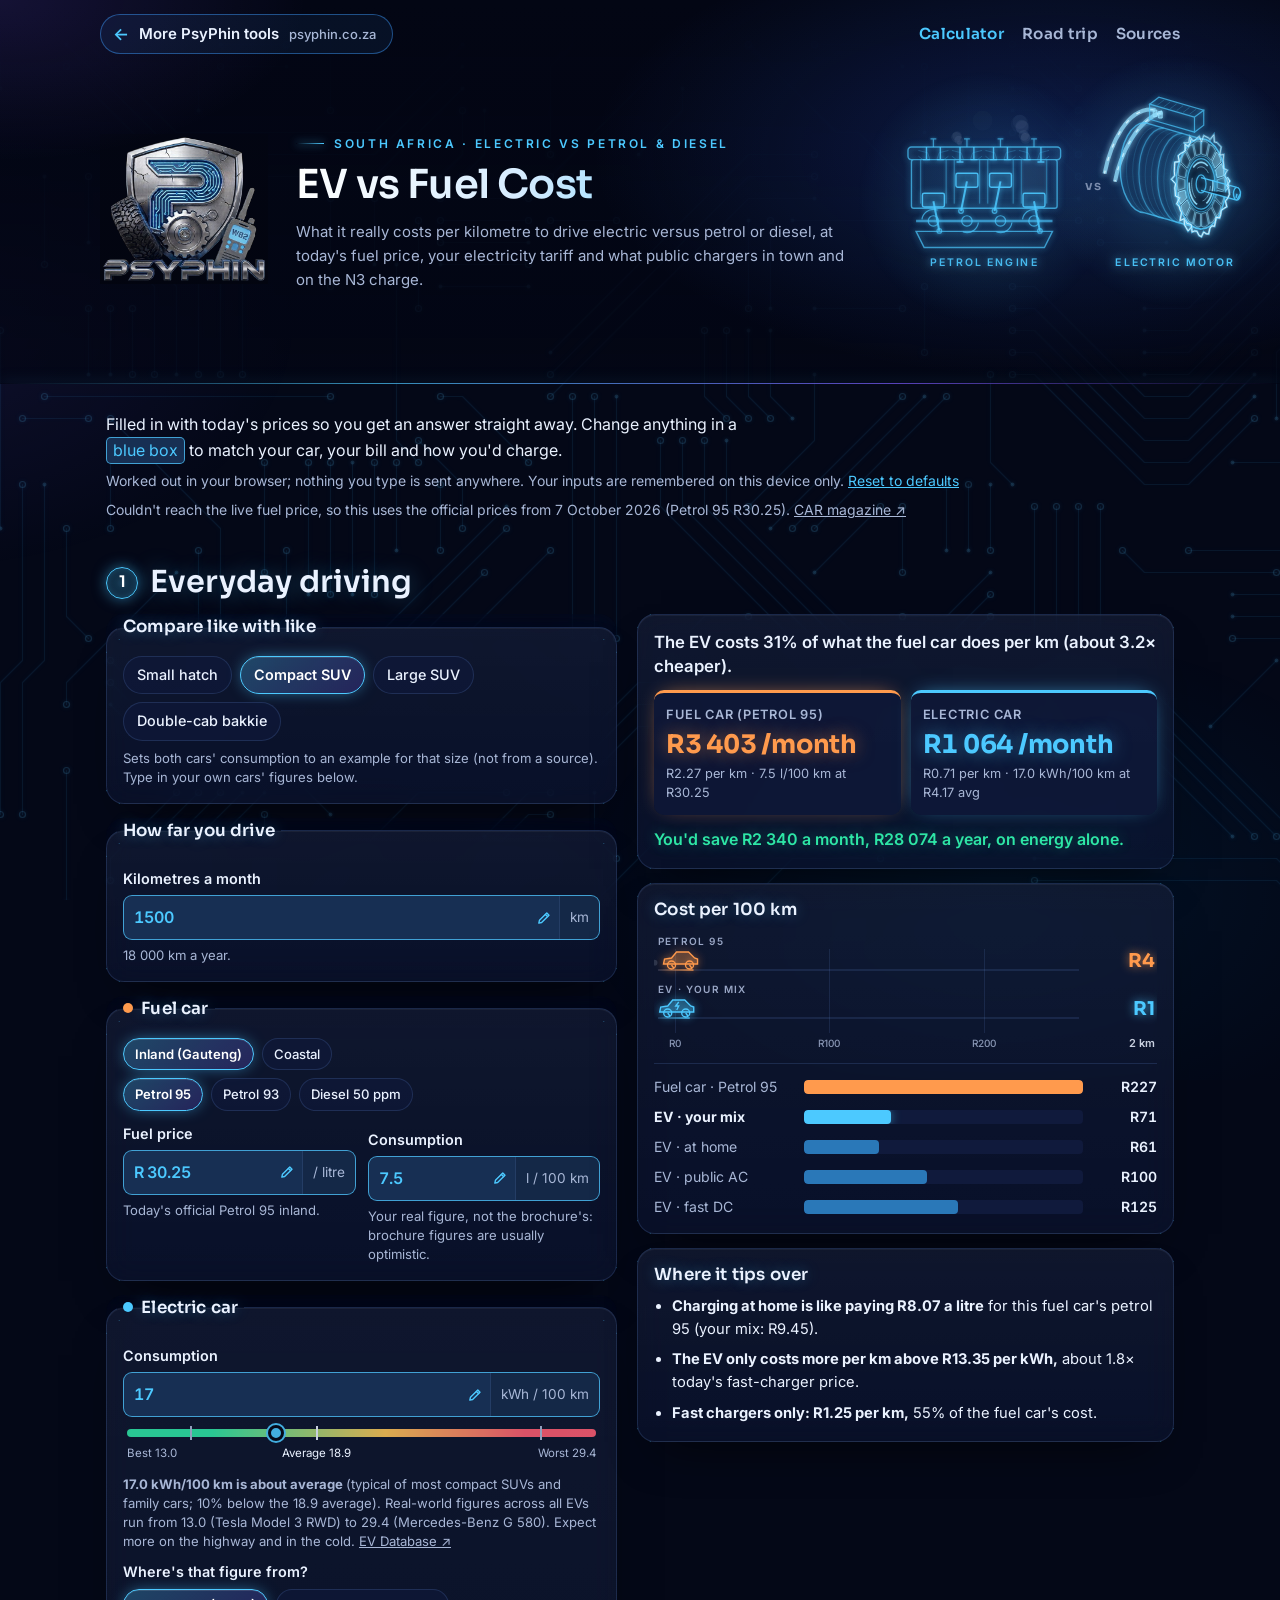
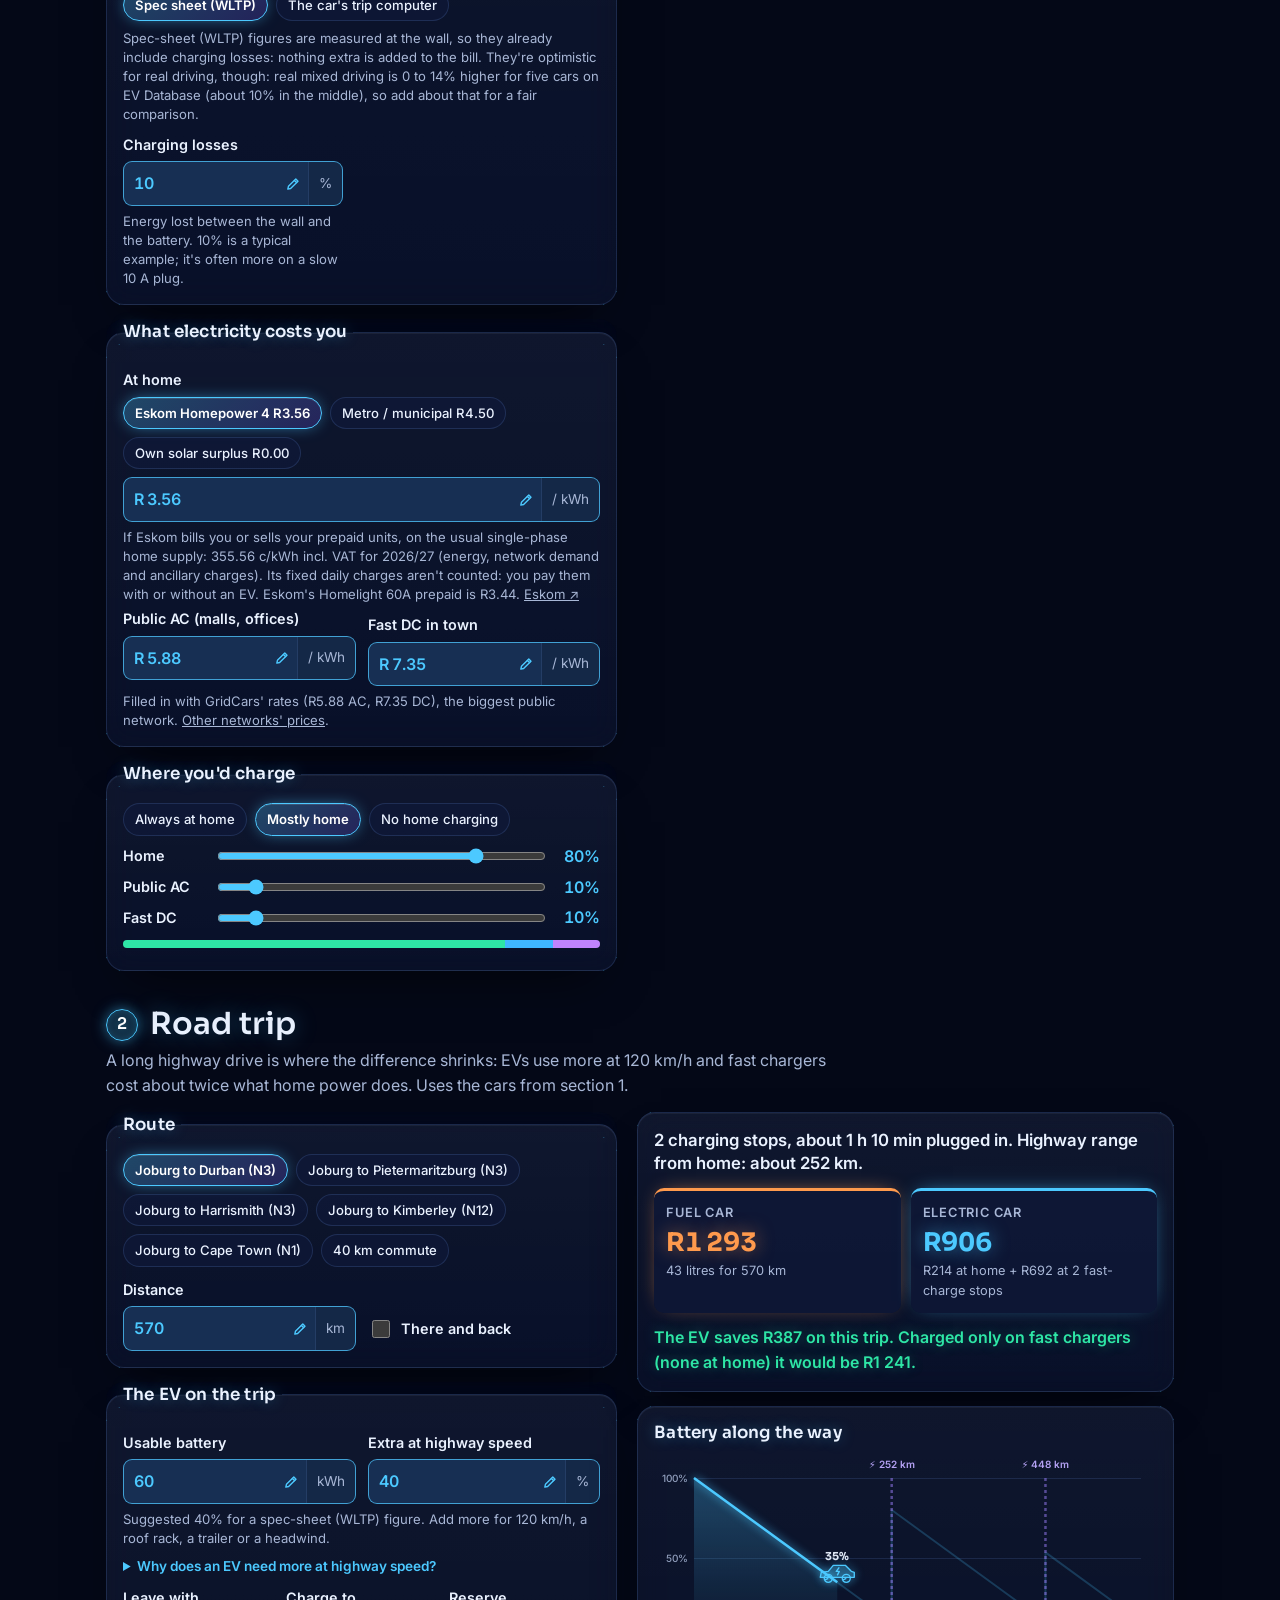
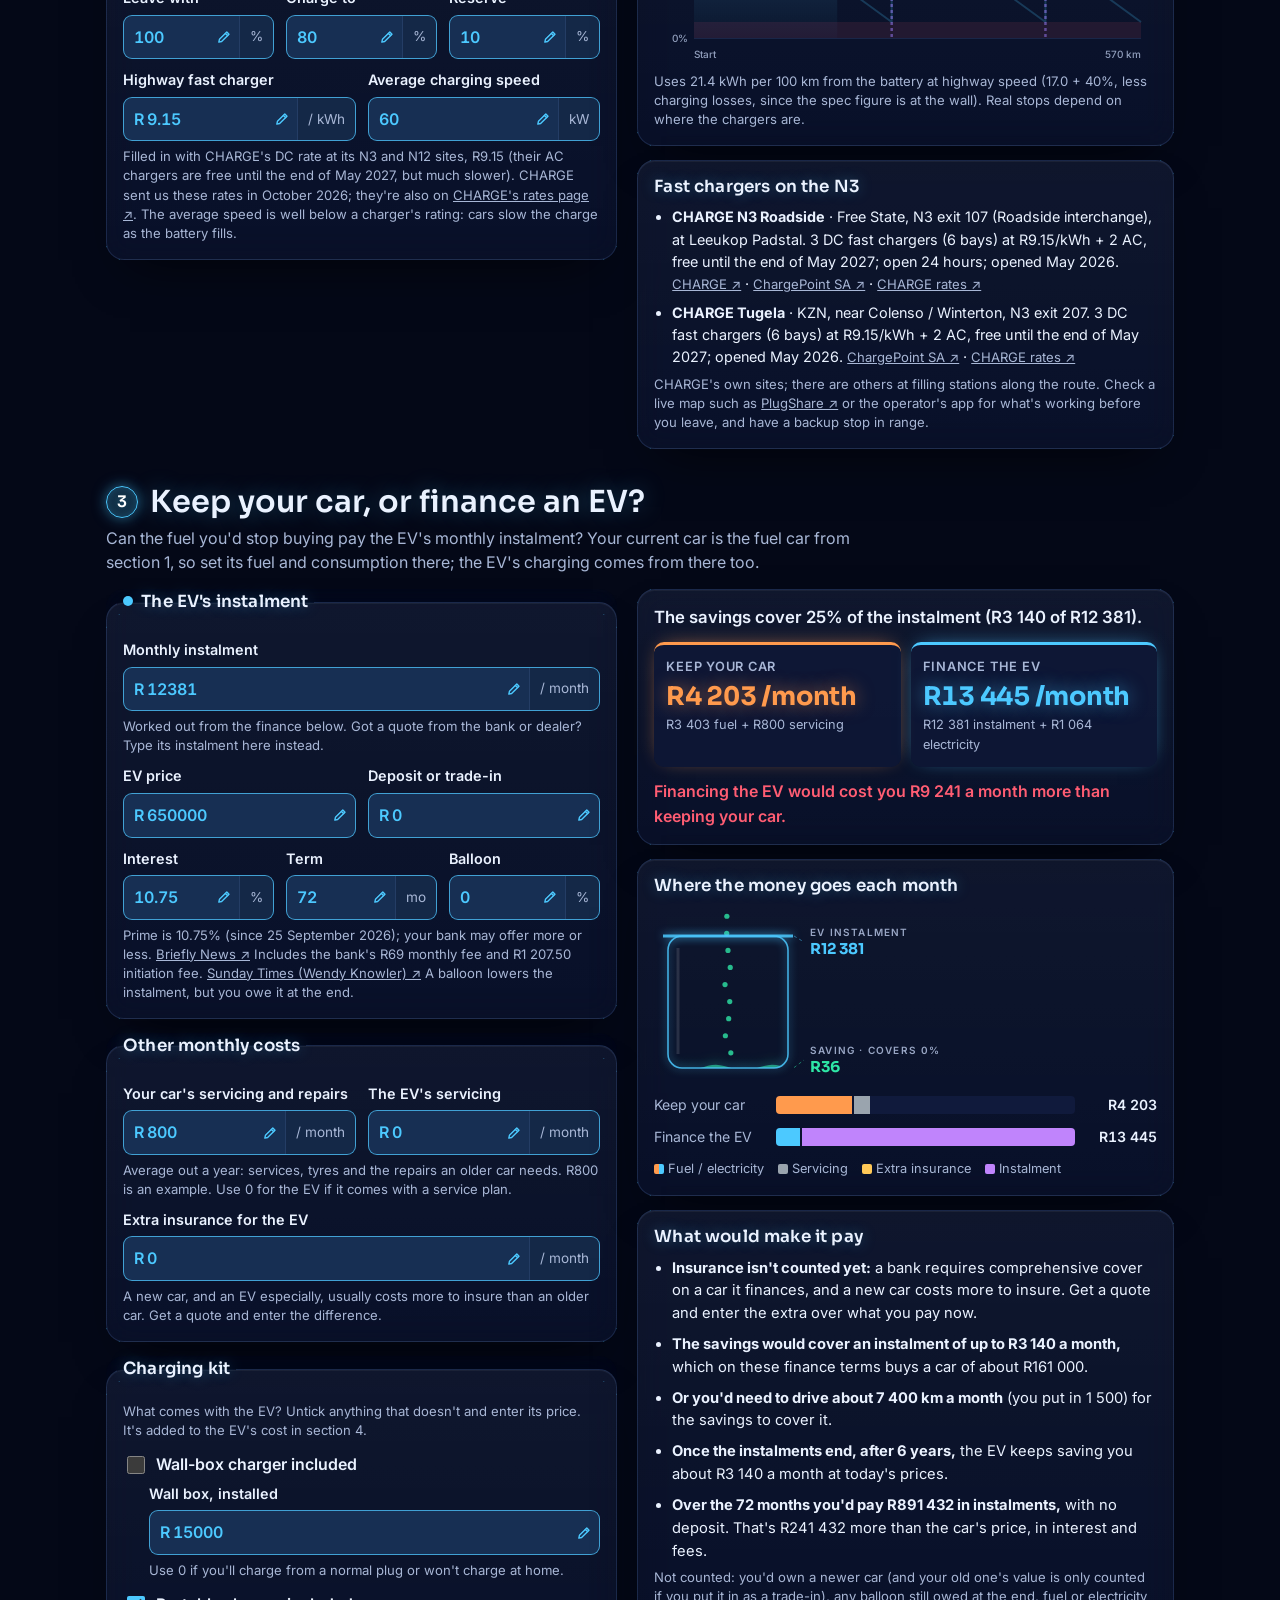
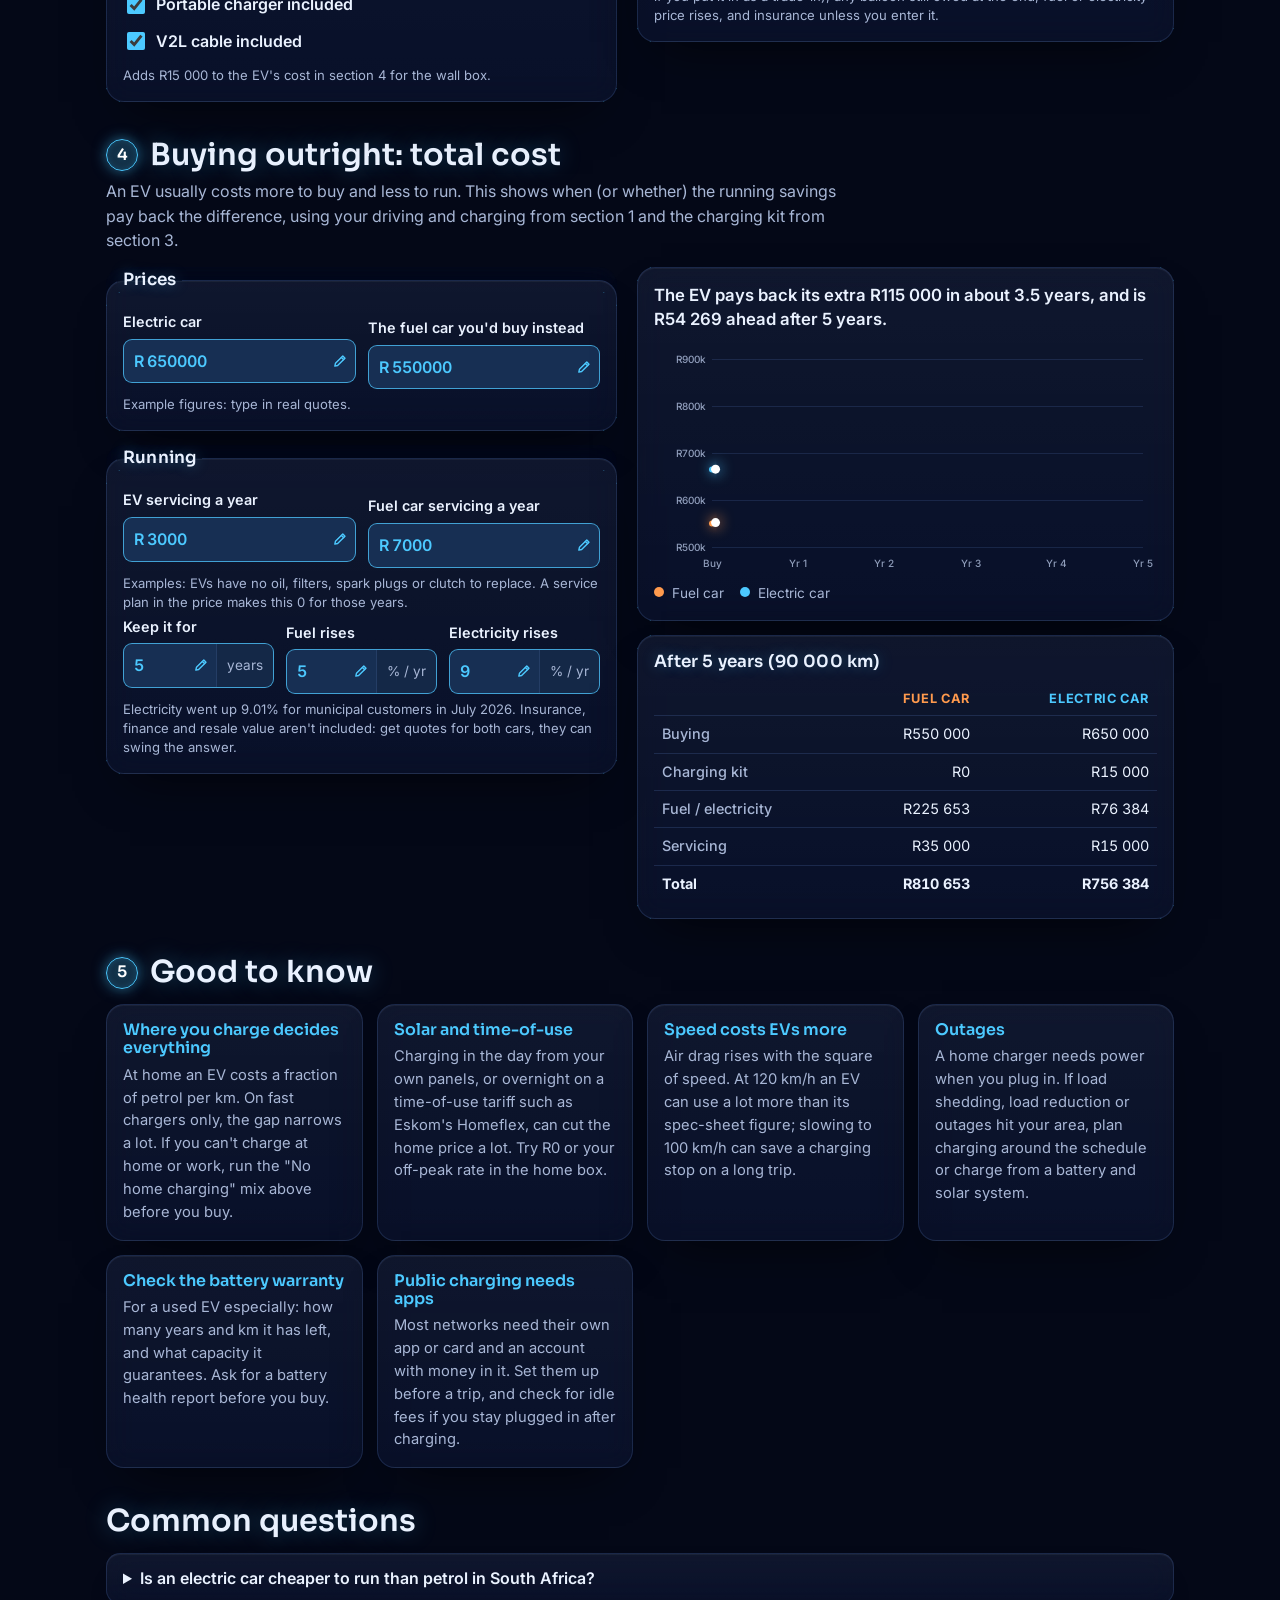
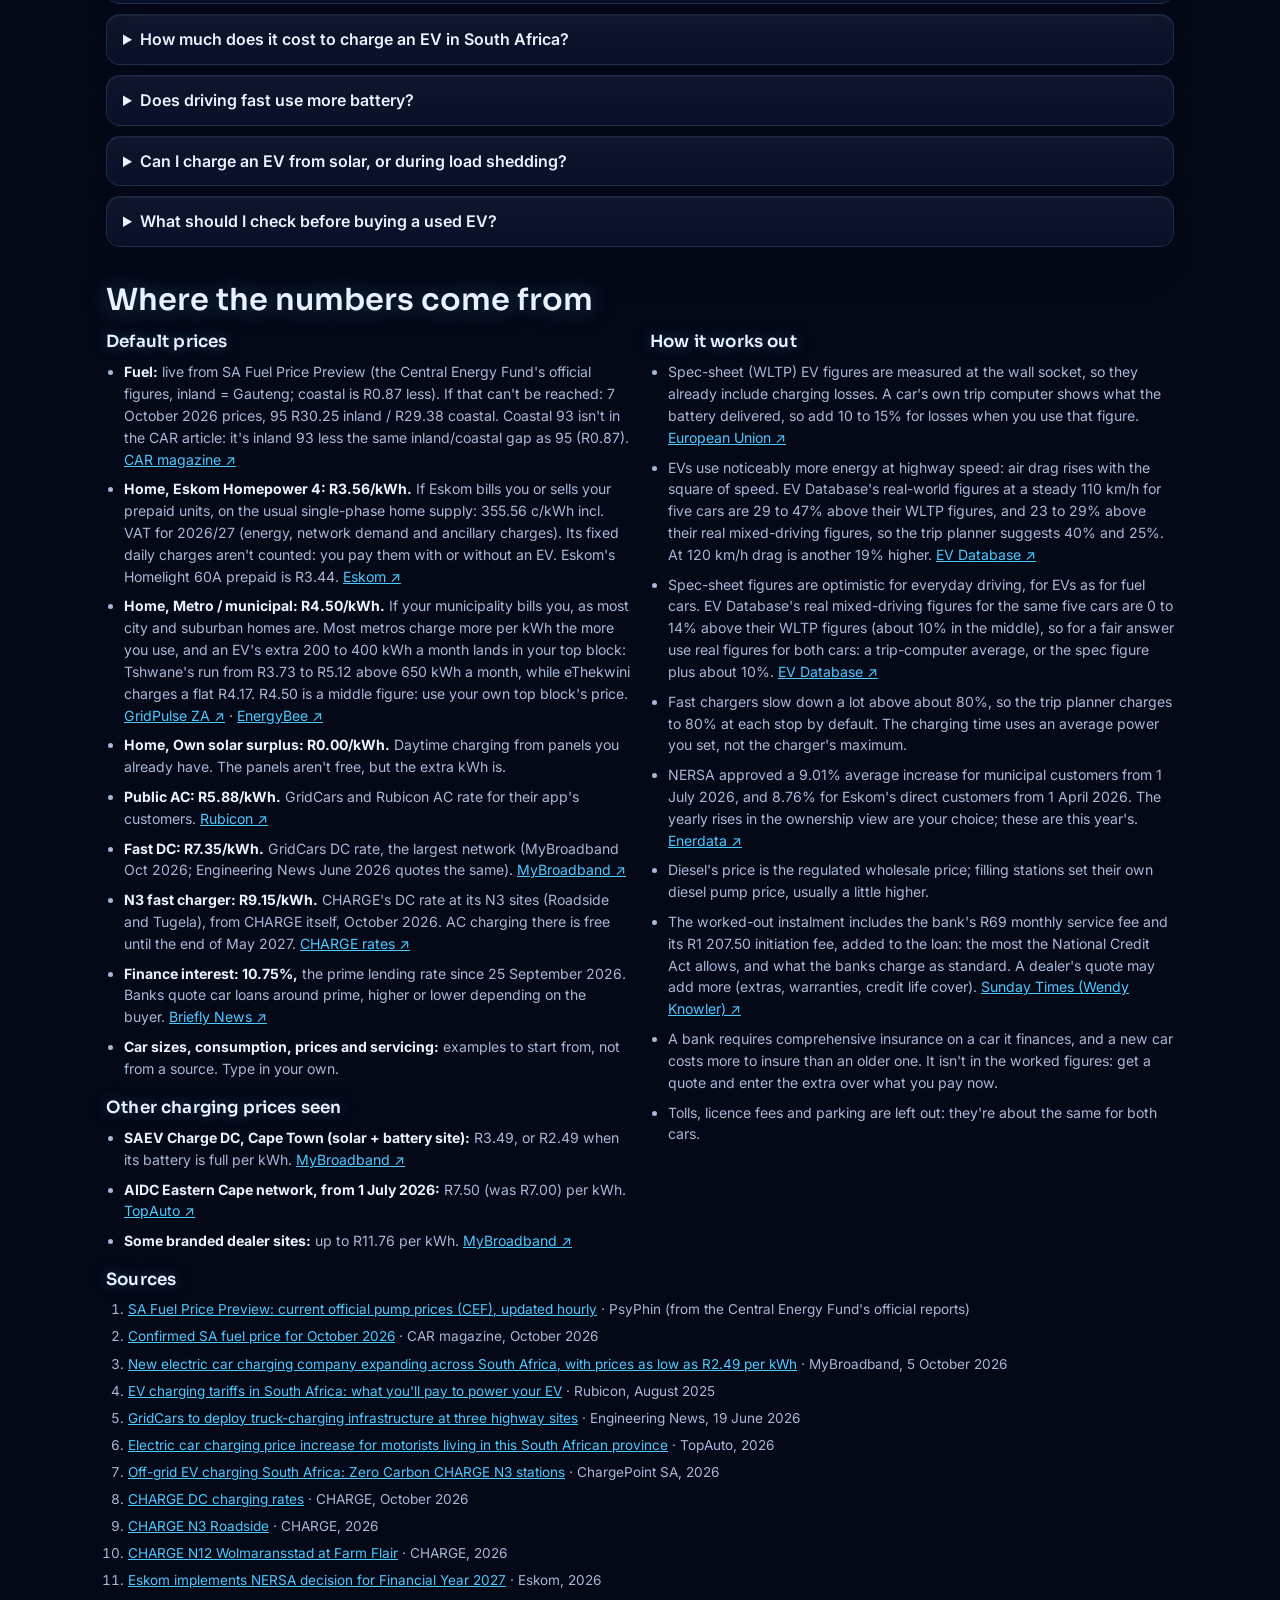
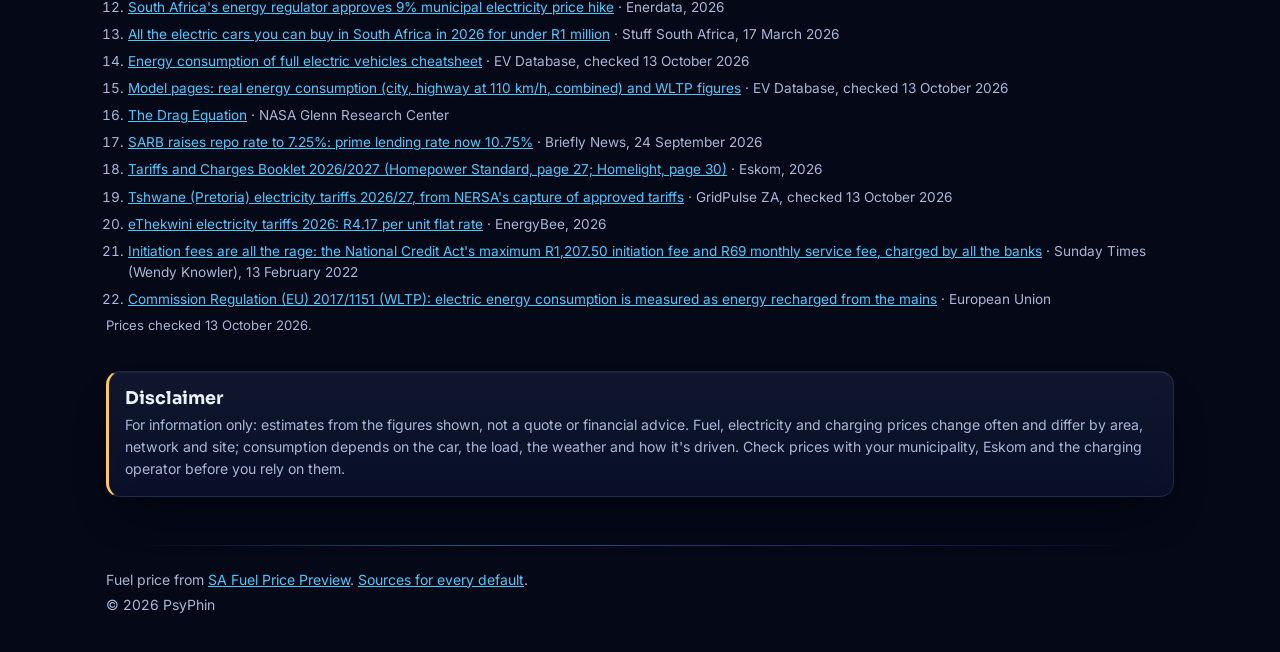
==== commit 0671c079: "Rename the N3 exit 107 hub to CHARGE's name, CHARGE N3 Roadside Co-Authored-By: Claude Opus 5.5 <nor" ====
--- a/index.html
+++ b/index.html
@@ -44,7 +44,7 @@
   <link rel="preconnect" href="https://fonts.googleapis.com">
   <link rel="preconnect" href="https://fonts.gstatic.com" crossorigin>
   <link href="https://fonts.googleapis.com/css2?family=Inter:wght@400;500;600;700&family=Sora:wght@400;600;700&display=swap" rel="stylesheet">
-  <link rel="stylesheet" href="css/style.css?v=2026-10-20c">
+  <link rel="stylesheet" href="css/style.css?v=2026-10-20d">
 </head>
 <body>
   <a class="skip-link" href="#main">Skip to content</a>
@@ -609,12 +609,12 @@
     </div>
   </footer>
 
-  <script src="js/data.js?v=2026-10-20c"></script>
-  <script src="js/calc.js?v=2026-10-20c"></script>
-  <script src="js/viz.js?v=2026-10-20c"></script>
-  <script src="js/app.js?v=2026-10-20c"></script>
-  <script src="js/circuit.js?v=2026-10-20c"></script>
-  <script src="js/fx.js?v=2026-10-20c"></script>
+  <script src="js/data.js?v=2026-10-20d"></script>
+  <script src="js/calc.js?v=2026-10-20d"></script>
+  <script src="js/viz.js?v=2026-10-20d"></script>
+  <script src="js/app.js?v=2026-10-20d"></script>
+  <script src="js/circuit.js?v=2026-10-20d"></script>
+  <script src="js/fx.js?v=2026-10-20d"></script>
 
   <!-- GoatCounter: cookie-free page-visit stats at https://psyphin.goatcounter.com/ (never sees form inputs) -->
   <!-- Shared with psyphin.co.za: prefix paths with the host so this site's "/" is counted separately -->
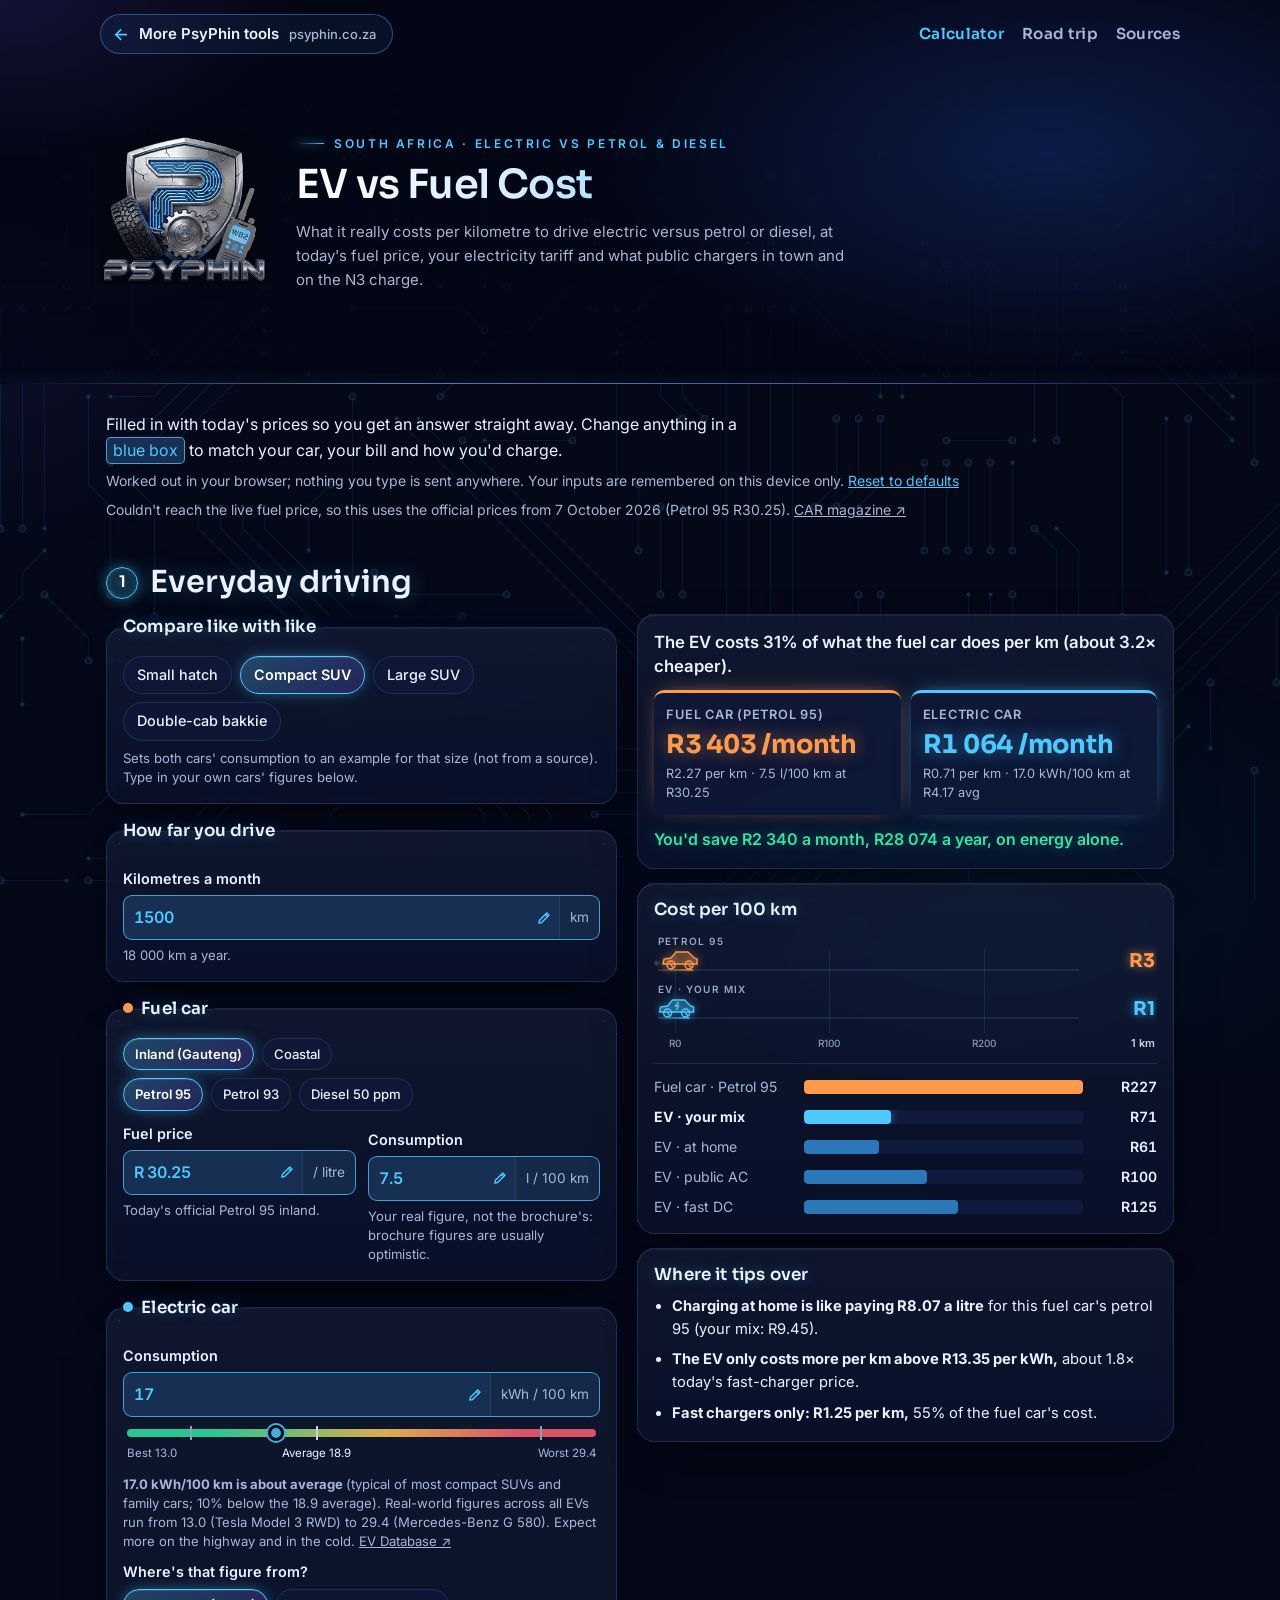
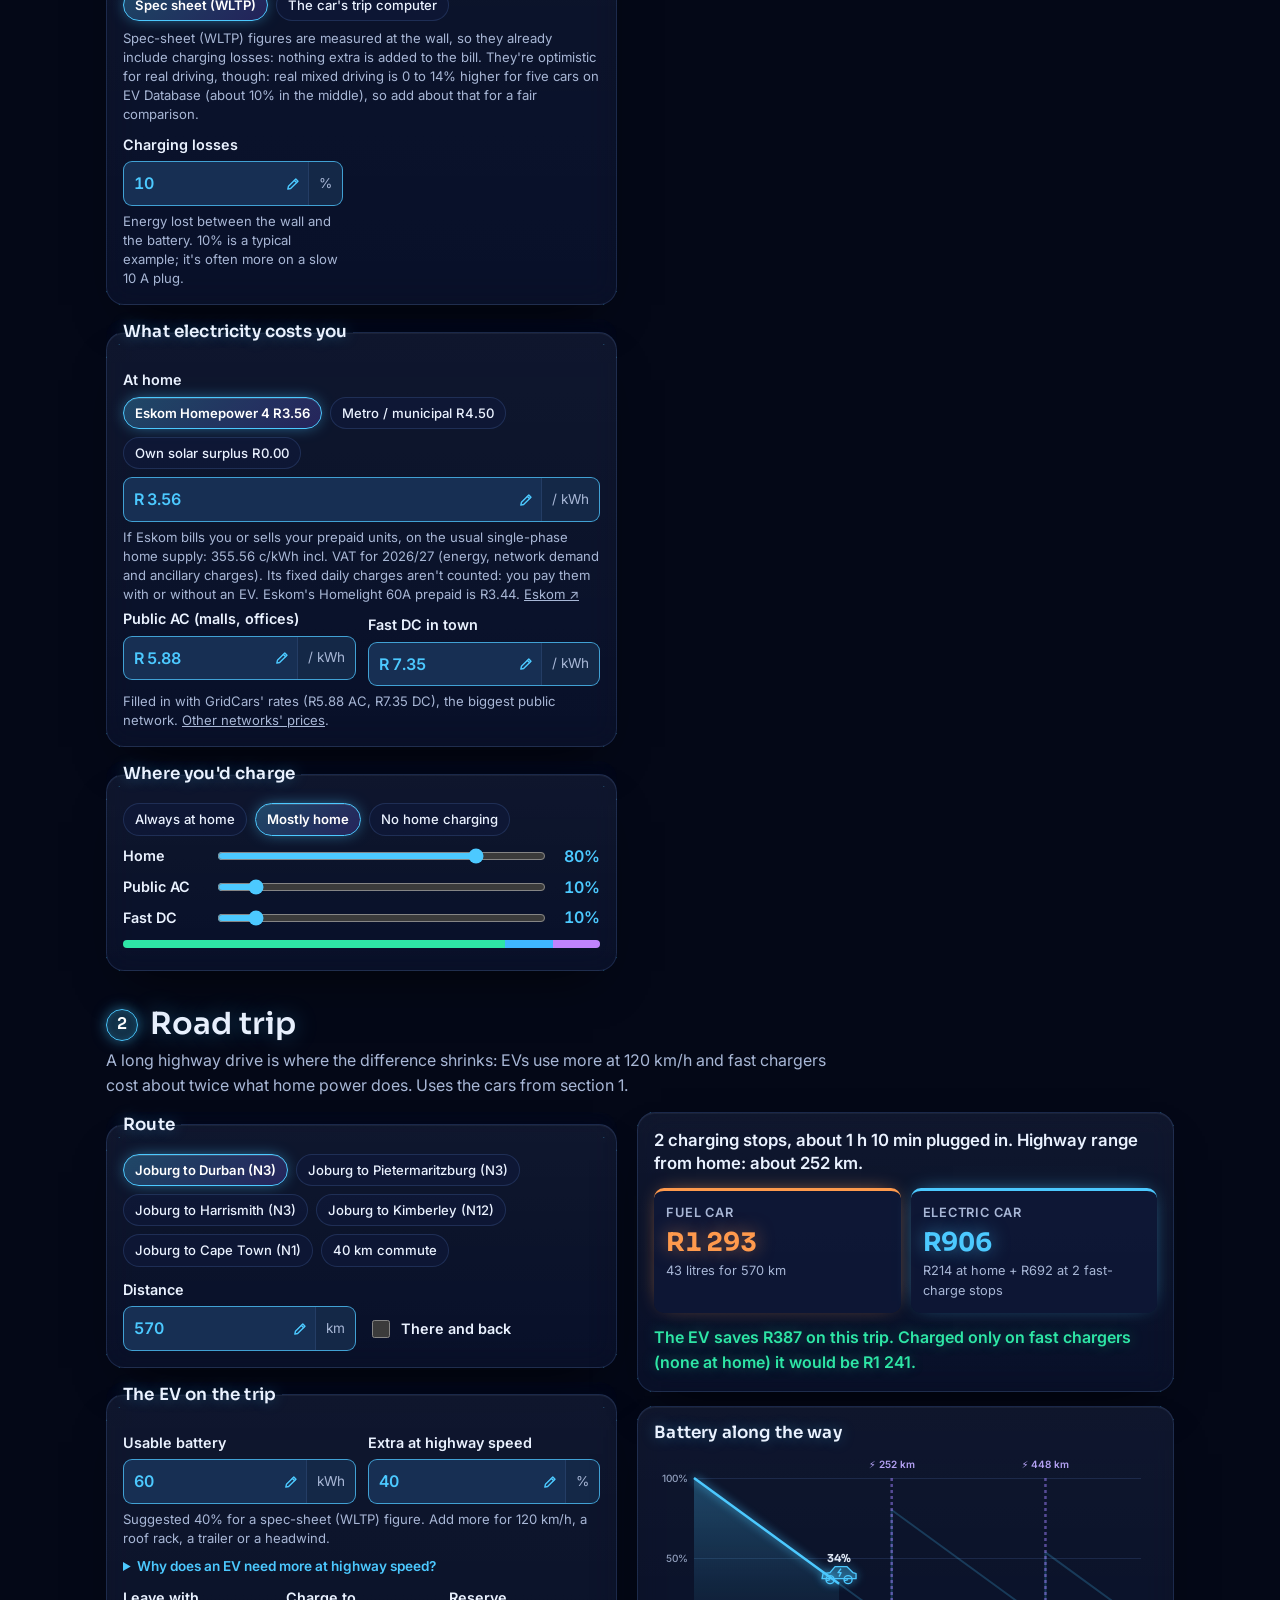
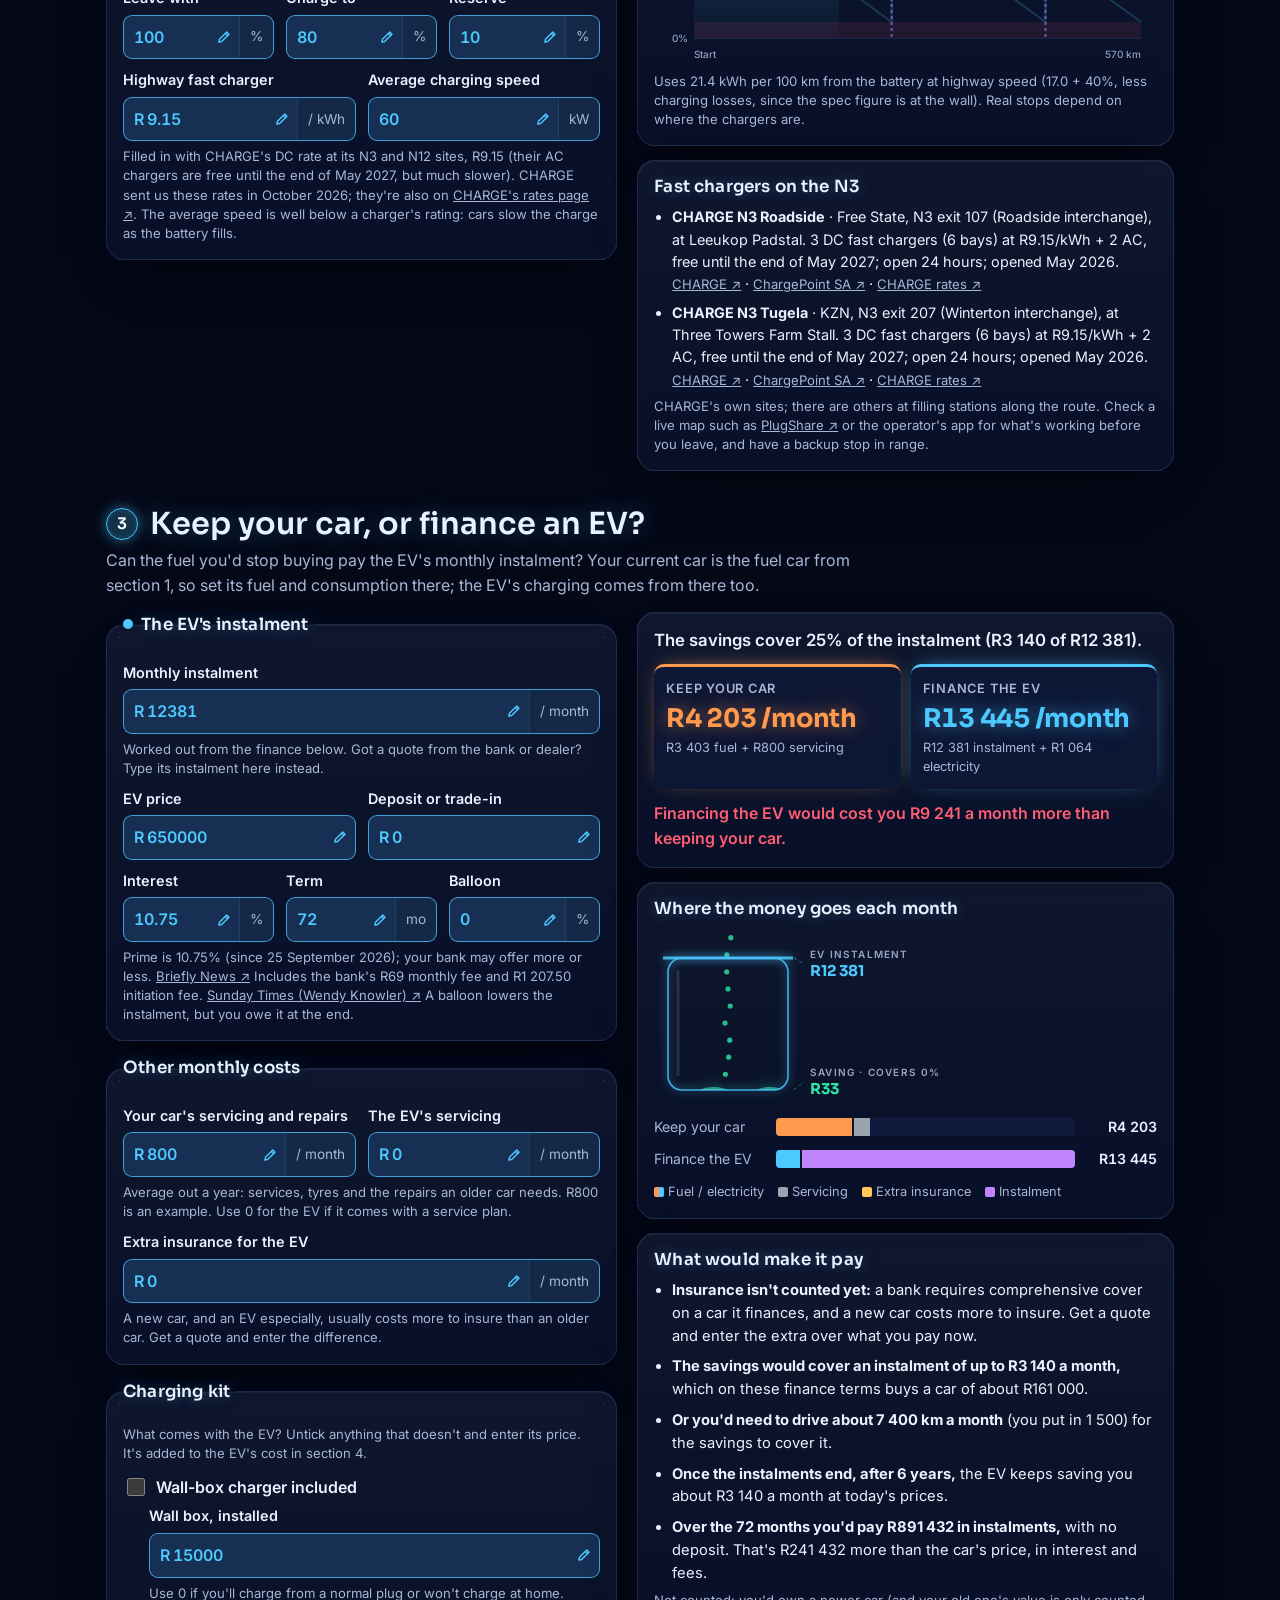
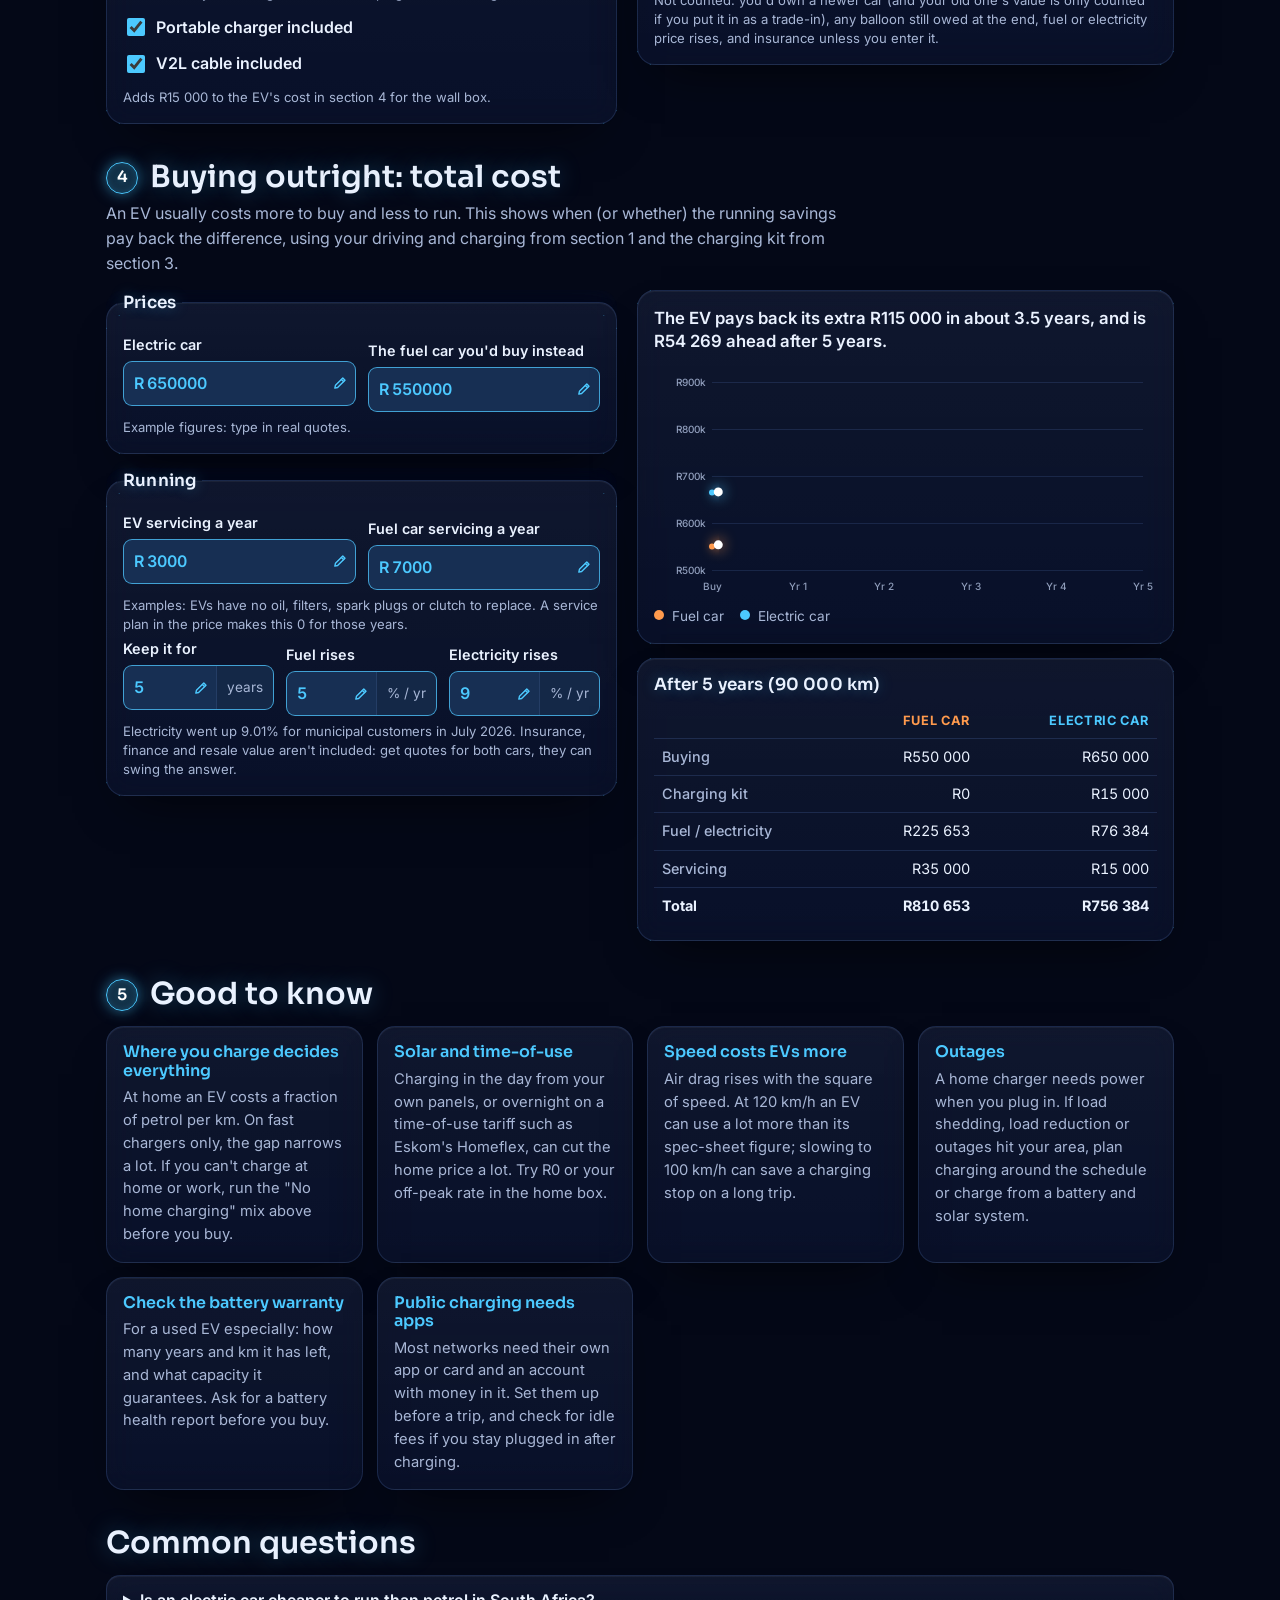
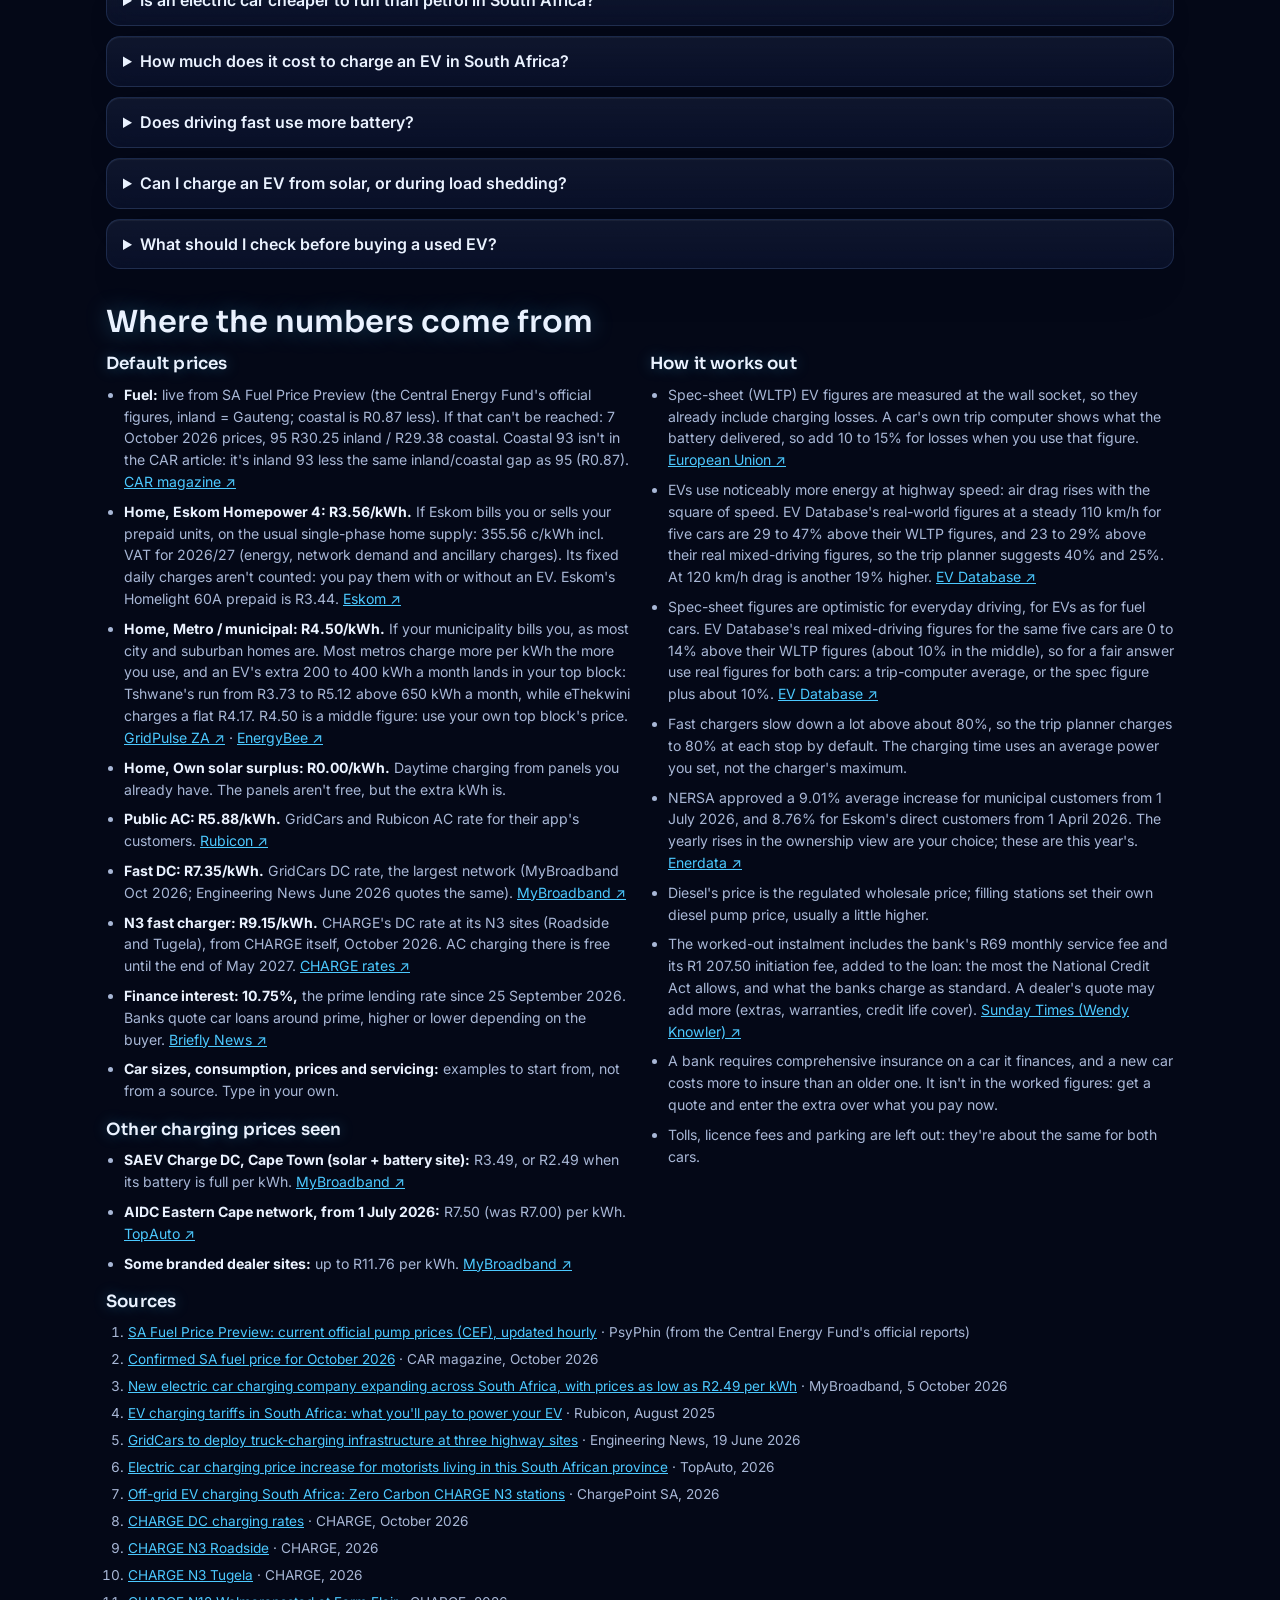
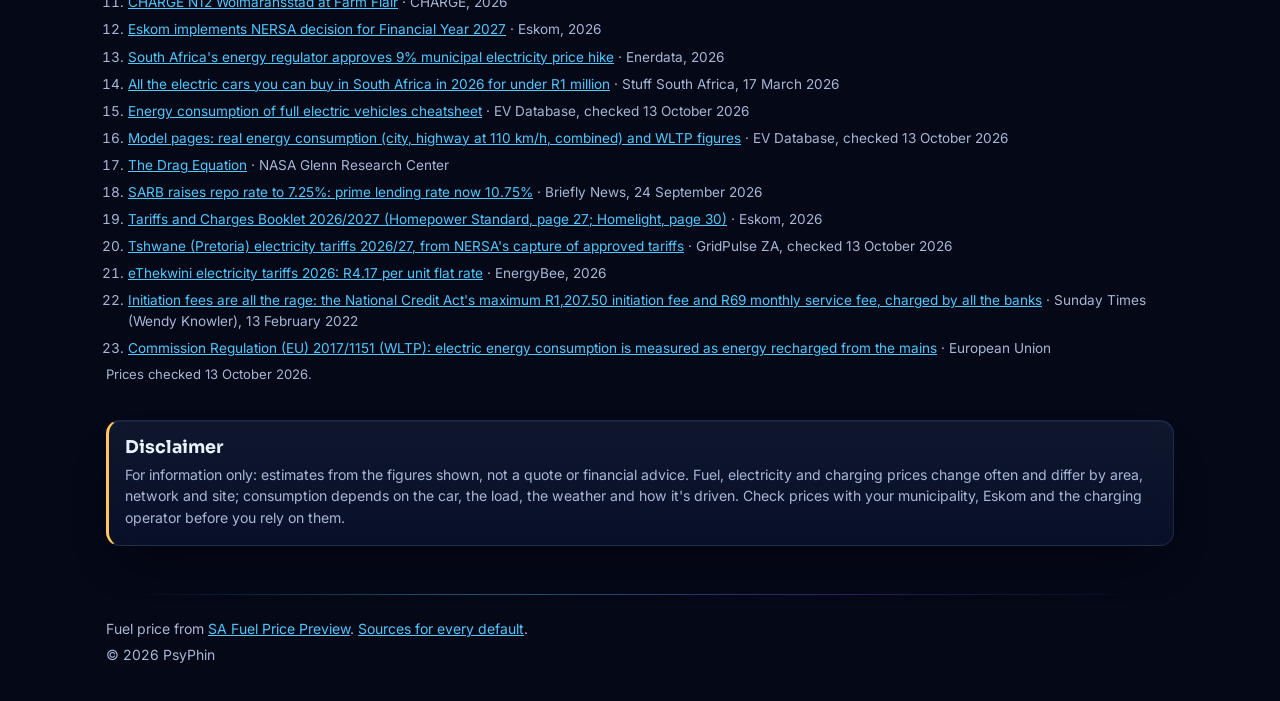
==== commit 8218015b: "CHARGE N3 Tugela and CHARGE N12 Wolmaransstad, as CHARGE names them Co-Authored-By: Claude Opus 5.5 " ====
--- a/index.html
+++ b/index.html
@@ -44,7 +44,7 @@
   <link rel="preconnect" href="https://fonts.googleapis.com">
   <link rel="preconnect" href="https://fonts.gstatic.com" crossorigin>
   <link href="https://fonts.googleapis.com/css2?family=Inter:wght@400;500;600;700&family=Sora:wght@400;600;700&display=swap" rel="stylesheet">
-  <link rel="stylesheet" href="css/style.css?v=2026-10-20d">
+  <link rel="stylesheet" href="css/style.css?v=2026-10-20e">
 </head>
 <body>
   <a class="skip-link" href="#main">Skip to content</a>
@@ -609,12 +609,12 @@
     </div>
   </footer>
 
-  <script src="js/data.js?v=2026-10-20d"></script>
-  <script src="js/calc.js?v=2026-10-20d"></script>
-  <script src="js/viz.js?v=2026-10-20d"></script>
-  <script src="js/app.js?v=2026-10-20d"></script>
-  <script src="js/circuit.js?v=2026-10-20d"></script>
-  <script src="js/fx.js?v=2026-10-20d"></script>
+  <script src="js/data.js?v=2026-10-20e"></script>
+  <script src="js/calc.js?v=2026-10-20e"></script>
+  <script src="js/viz.js?v=2026-10-20e"></script>
+  <script src="js/app.js?v=2026-10-20e"></script>
+  <script src="js/circuit.js?v=2026-10-20e"></script>
+  <script src="js/fx.js?v=2026-10-20e"></script>
 
   <!-- GoatCounter: cookie-free page-visit stats at https://psyphin.goatcounter.com/ (never sees form inputs) -->
   <!-- Shared with psyphin.co.za: prefix paths with the host so this site's "/" is counted separately -->
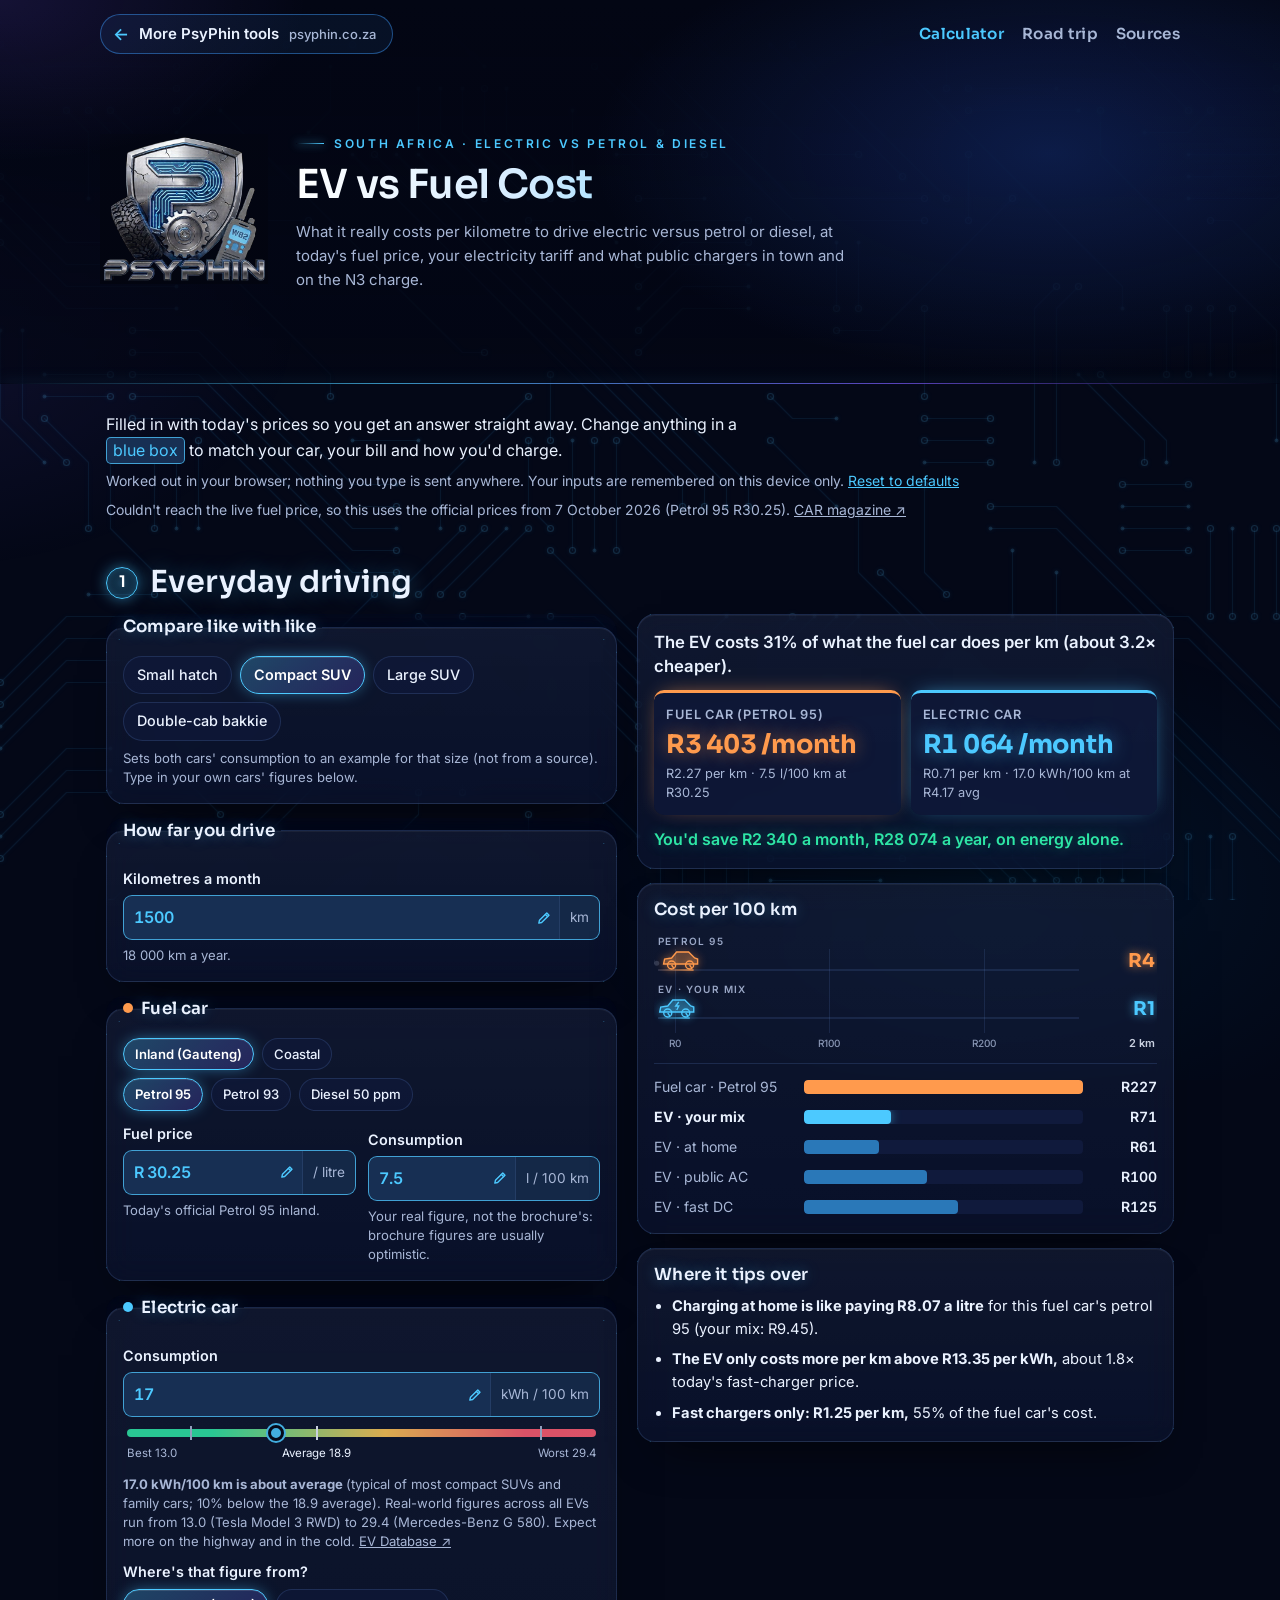
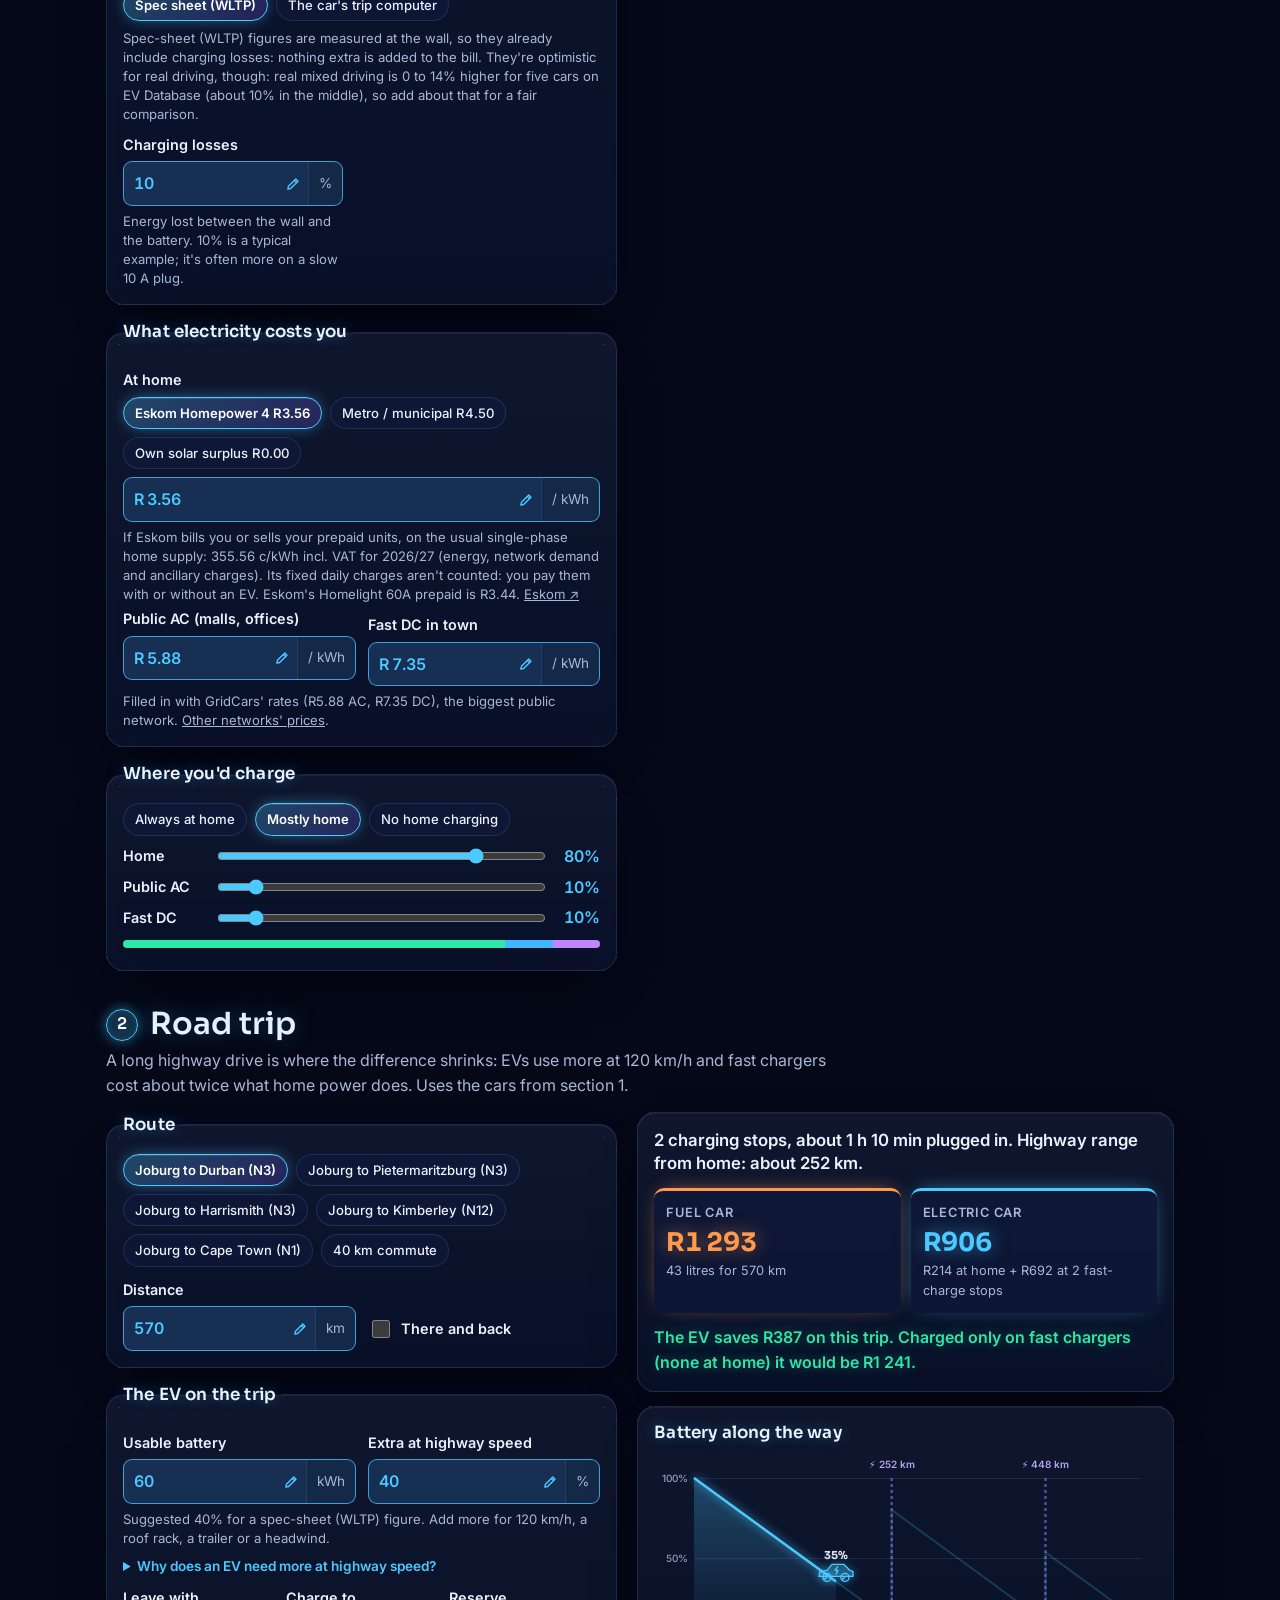
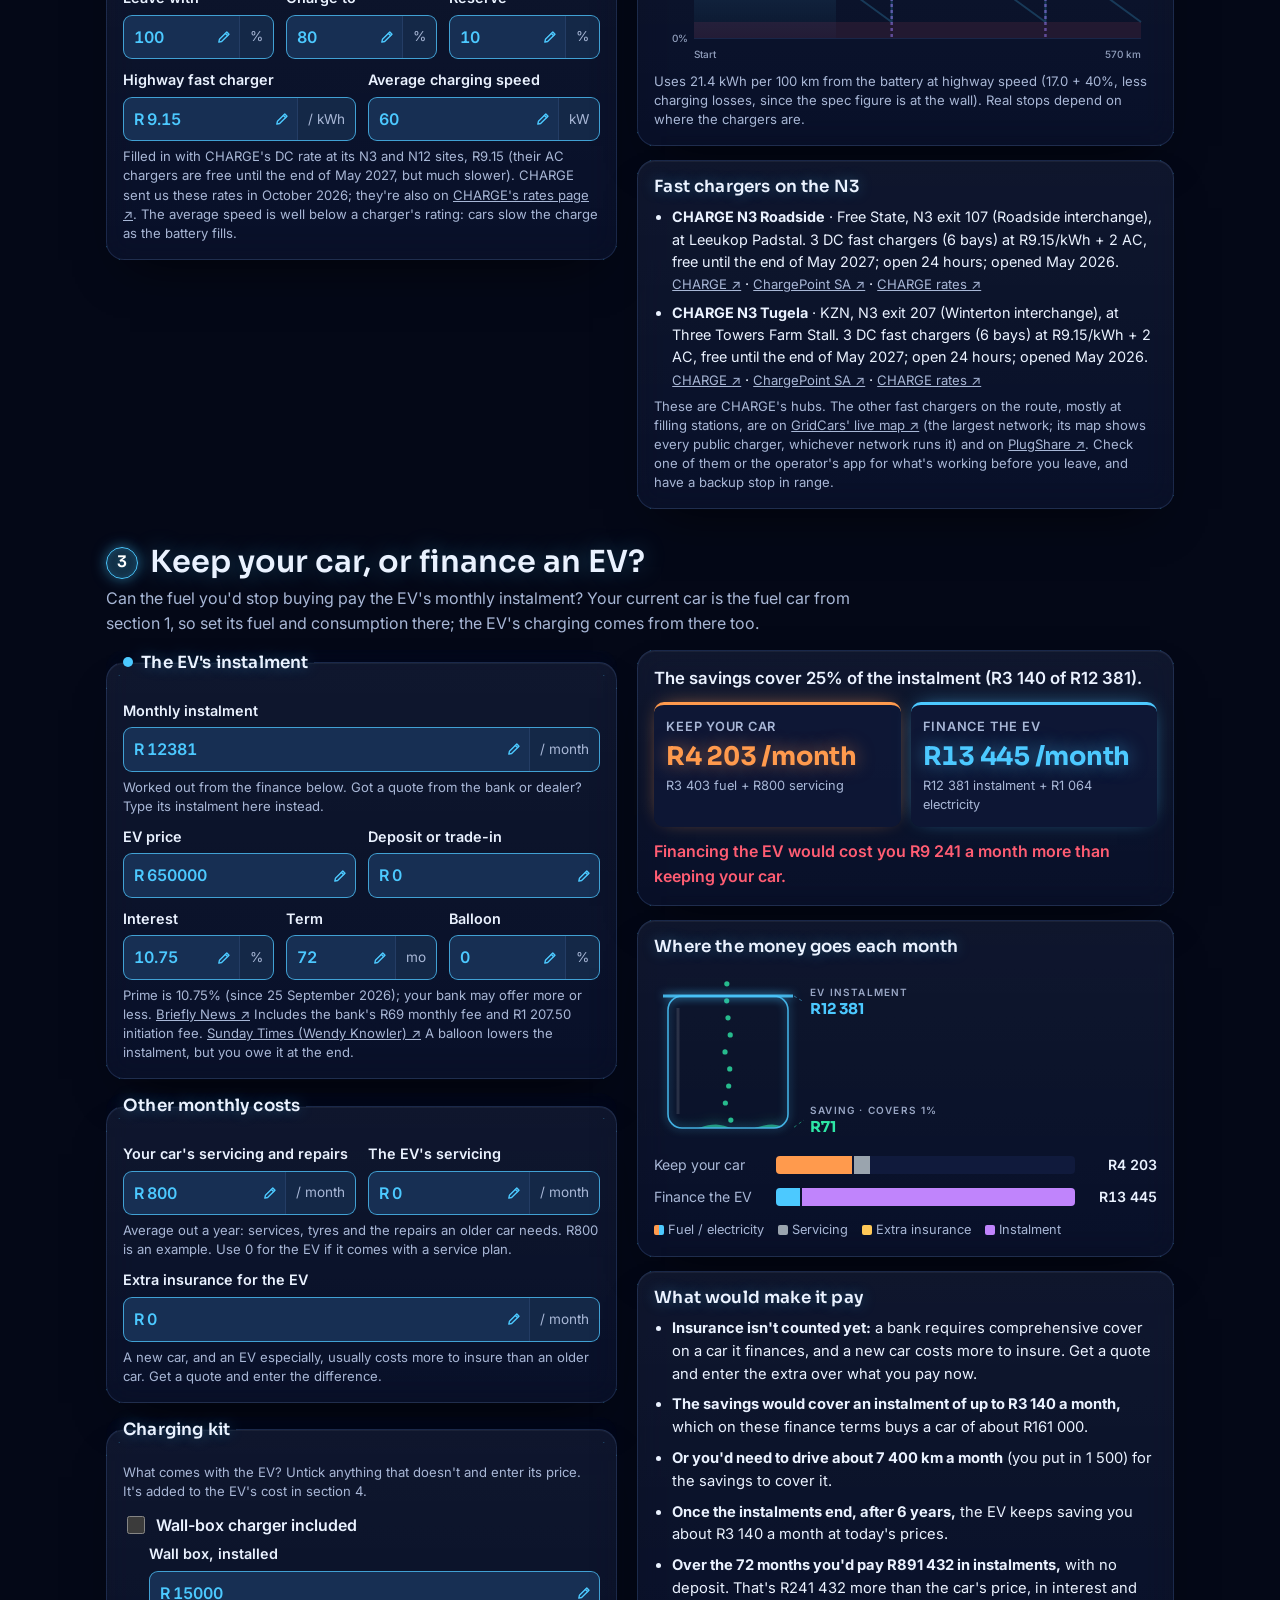
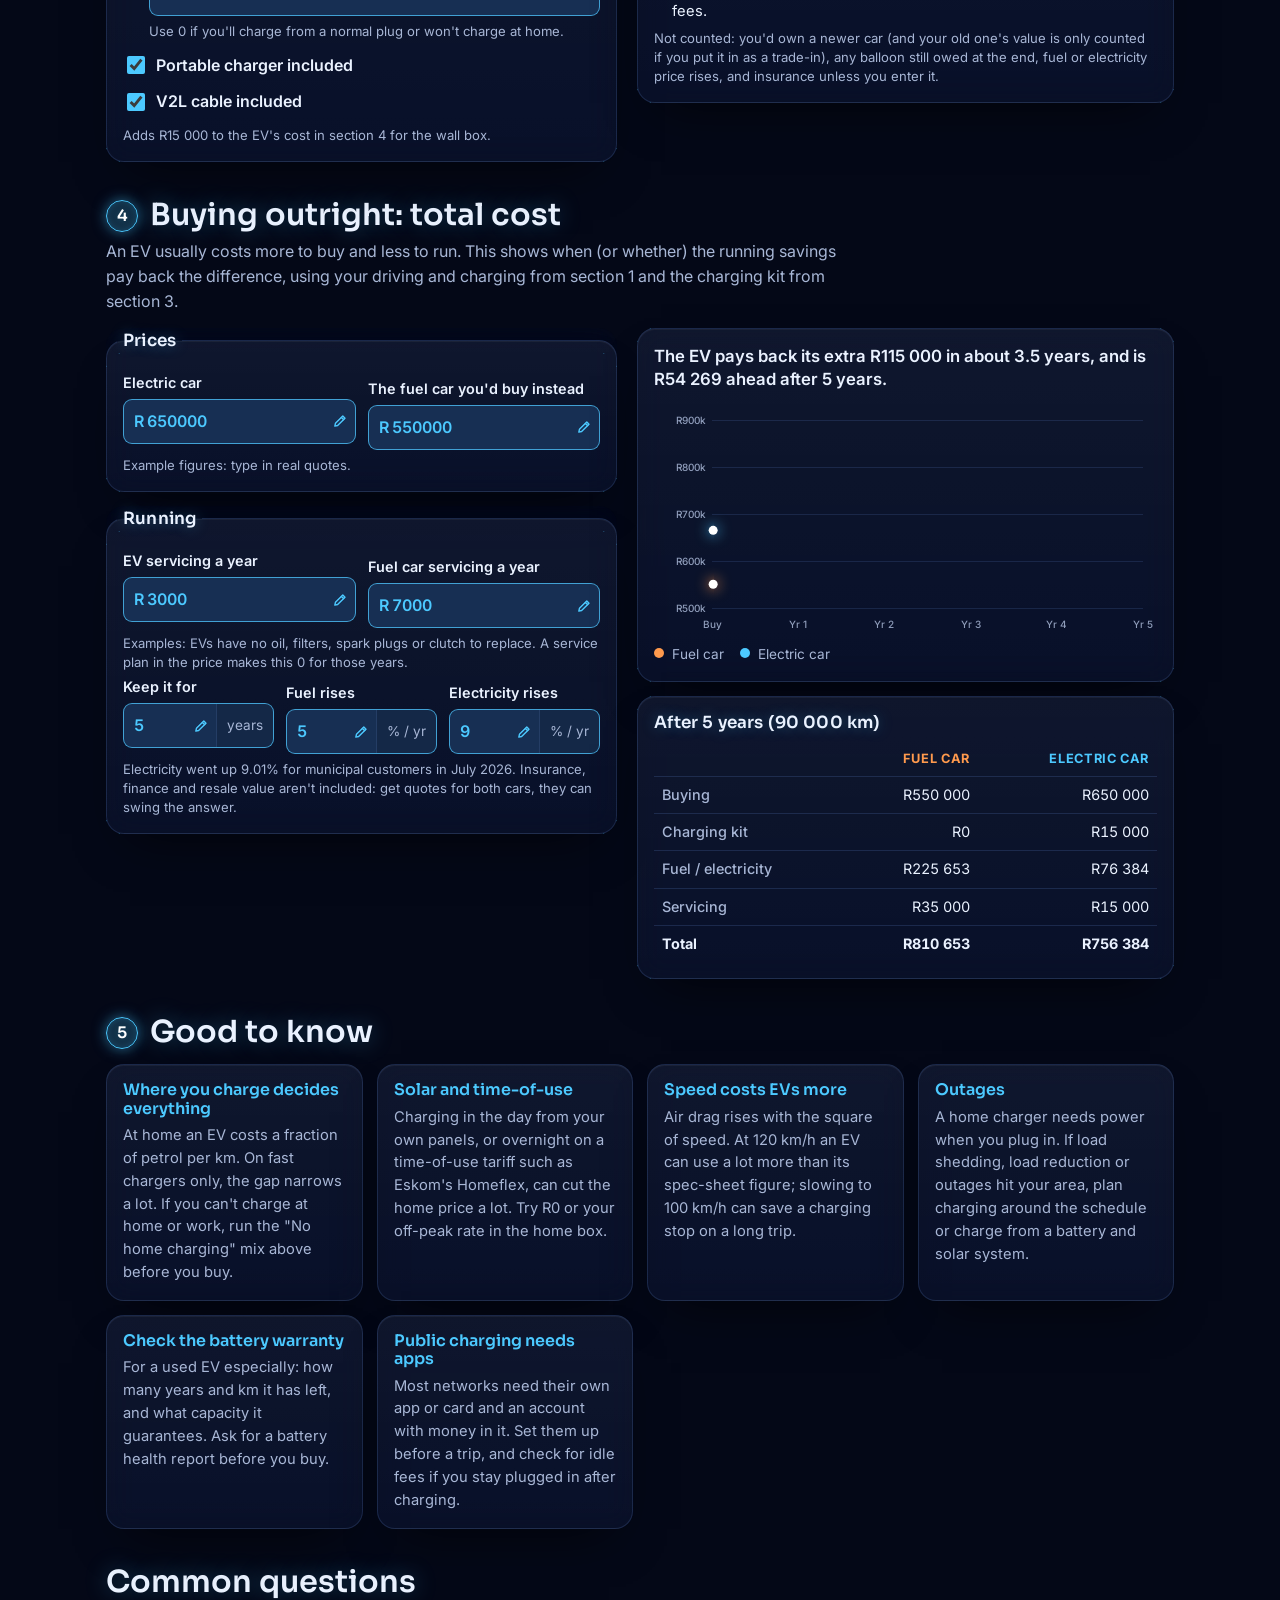
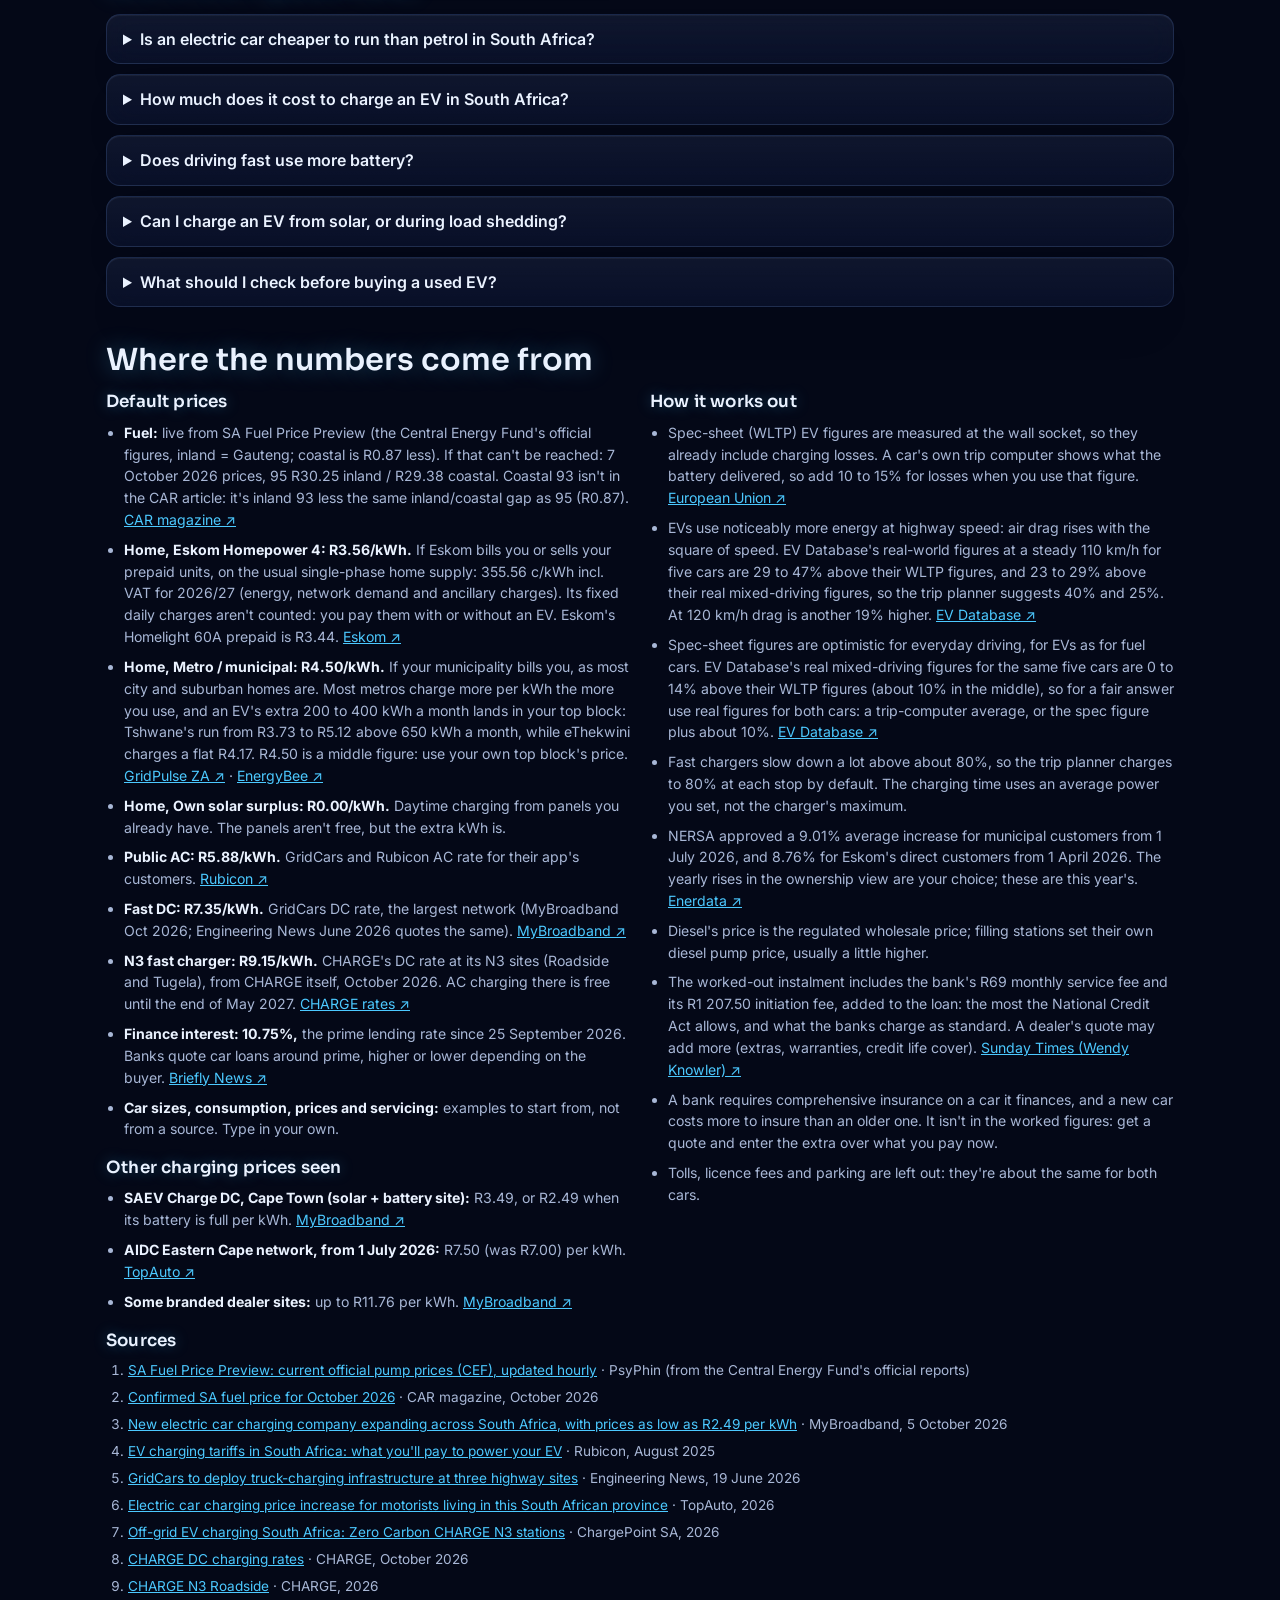
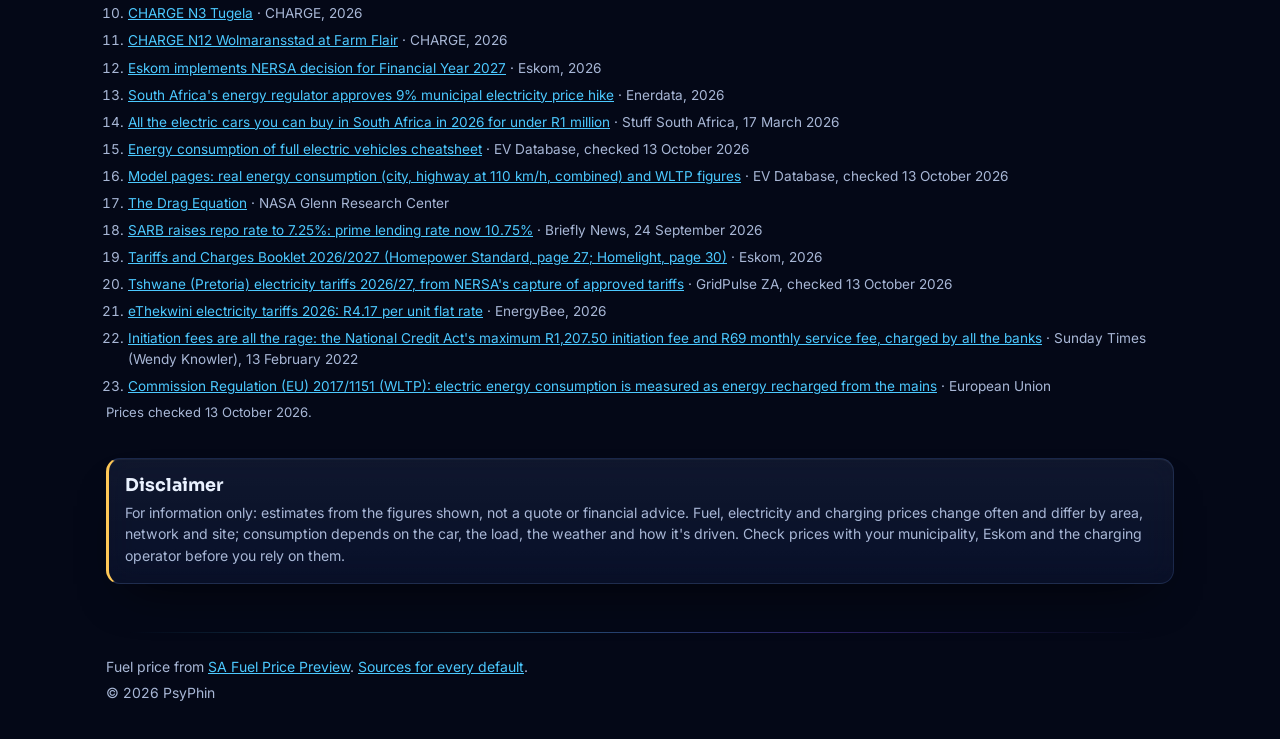
==== commit 0a0a048b: "Chargers card: point to GridCars' live map for the other networks' chargers Co-Authored-By: Claude O" ====
--- a/index.html
+++ b/index.html
@@ -44,7 +44,7 @@
   <link rel="preconnect" href="https://fonts.googleapis.com">
   <link rel="preconnect" href="https://fonts.gstatic.com" crossorigin>
   <link href="https://fonts.googleapis.com/css2?family=Inter:wght@400;500;600;700&family=Sora:wght@400;600;700&display=swap" rel="stylesheet">
-  <link rel="stylesheet" href="css/style.css?v=2026-10-20e">
+  <link rel="stylesheet" href="css/style.css?v=2026-10-20f">
 </head>
 <body>
   <a class="skip-link" href="#main">Skip to content</a>
@@ -319,7 +319,7 @@
           <div class="result-card" id="n3-card">
             <h3 class="card-title" id="n3-title">Fast chargers on the N3</h3>
             <ul class="chargers" id="n3-list"></ul>
-            <p class="hint">CHARGE's own sites; there are others at filling stations along the route. Check a live map such as <a href="https://www.plugshare.com/" rel="noopener" target="_blank">PlugShare&nbsp;&#8599;</a> or the operator's app for what's working before you leave, and have a backup stop in range.</p>
+            <p class="hint">These are CHARGE's hubs. The other fast chargers on the route, mostly at filling stations, are on <a href="https://gridcars.net/live-map/" rel="noopener" target="_blank">GridCars' live map&nbsp;&#8599;</a> (the largest network; its map shows every public charger, whichever network runs it) and on <a href="https://www.plugshare.com/" rel="noopener" target="_blank">PlugShare&nbsp;&#8599;</a>. Check one of them or the operator's app for what's working before you leave, and have a backup stop in range.</p>
           </div>
         </div>
       </div>
@@ -609,12 +609,12 @@
     </div>
   </footer>
 
-  <script src="js/data.js?v=2026-10-20e"></script>
-  <script src="js/calc.js?v=2026-10-20e"></script>
-  <script src="js/viz.js?v=2026-10-20e"></script>
-  <script src="js/app.js?v=2026-10-20e"></script>
-  <script src="js/circuit.js?v=2026-10-20e"></script>
-  <script src="js/fx.js?v=2026-10-20e"></script>
+  <script src="js/data.js?v=2026-10-20f"></script>
+  <script src="js/calc.js?v=2026-10-20f"></script>
+  <script src="js/viz.js?v=2026-10-20f"></script>
+  <script src="js/app.js?v=2026-10-20f"></script>
+  <script src="js/circuit.js?v=2026-10-20f"></script>
+  <script src="js/fx.js?v=2026-10-20f"></script>
 
   <!-- GoatCounter: cookie-free page-visit stats at https://psyphin.goatcounter.com/ (never sees form inputs) -->
   <!-- Shared with psyphin.co.za: prefix paths with the host so this site's "/" is counted separately -->
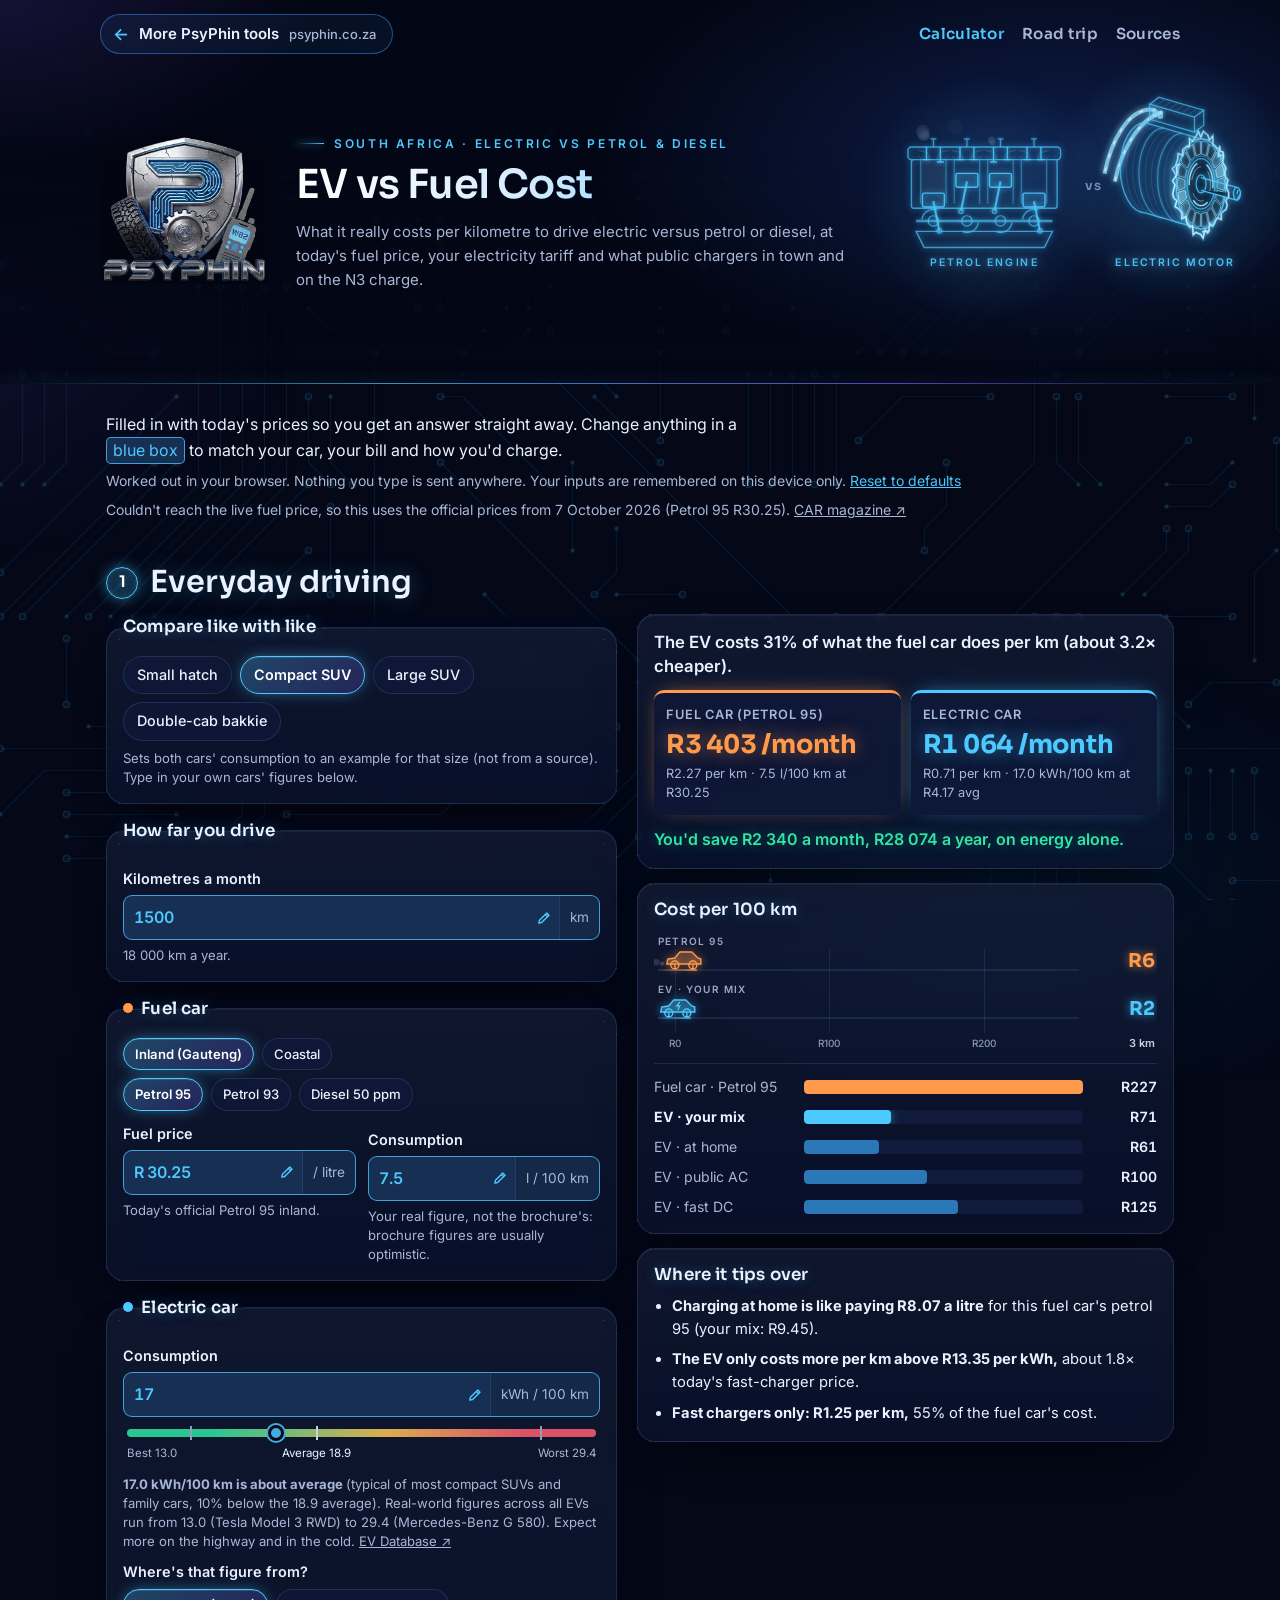
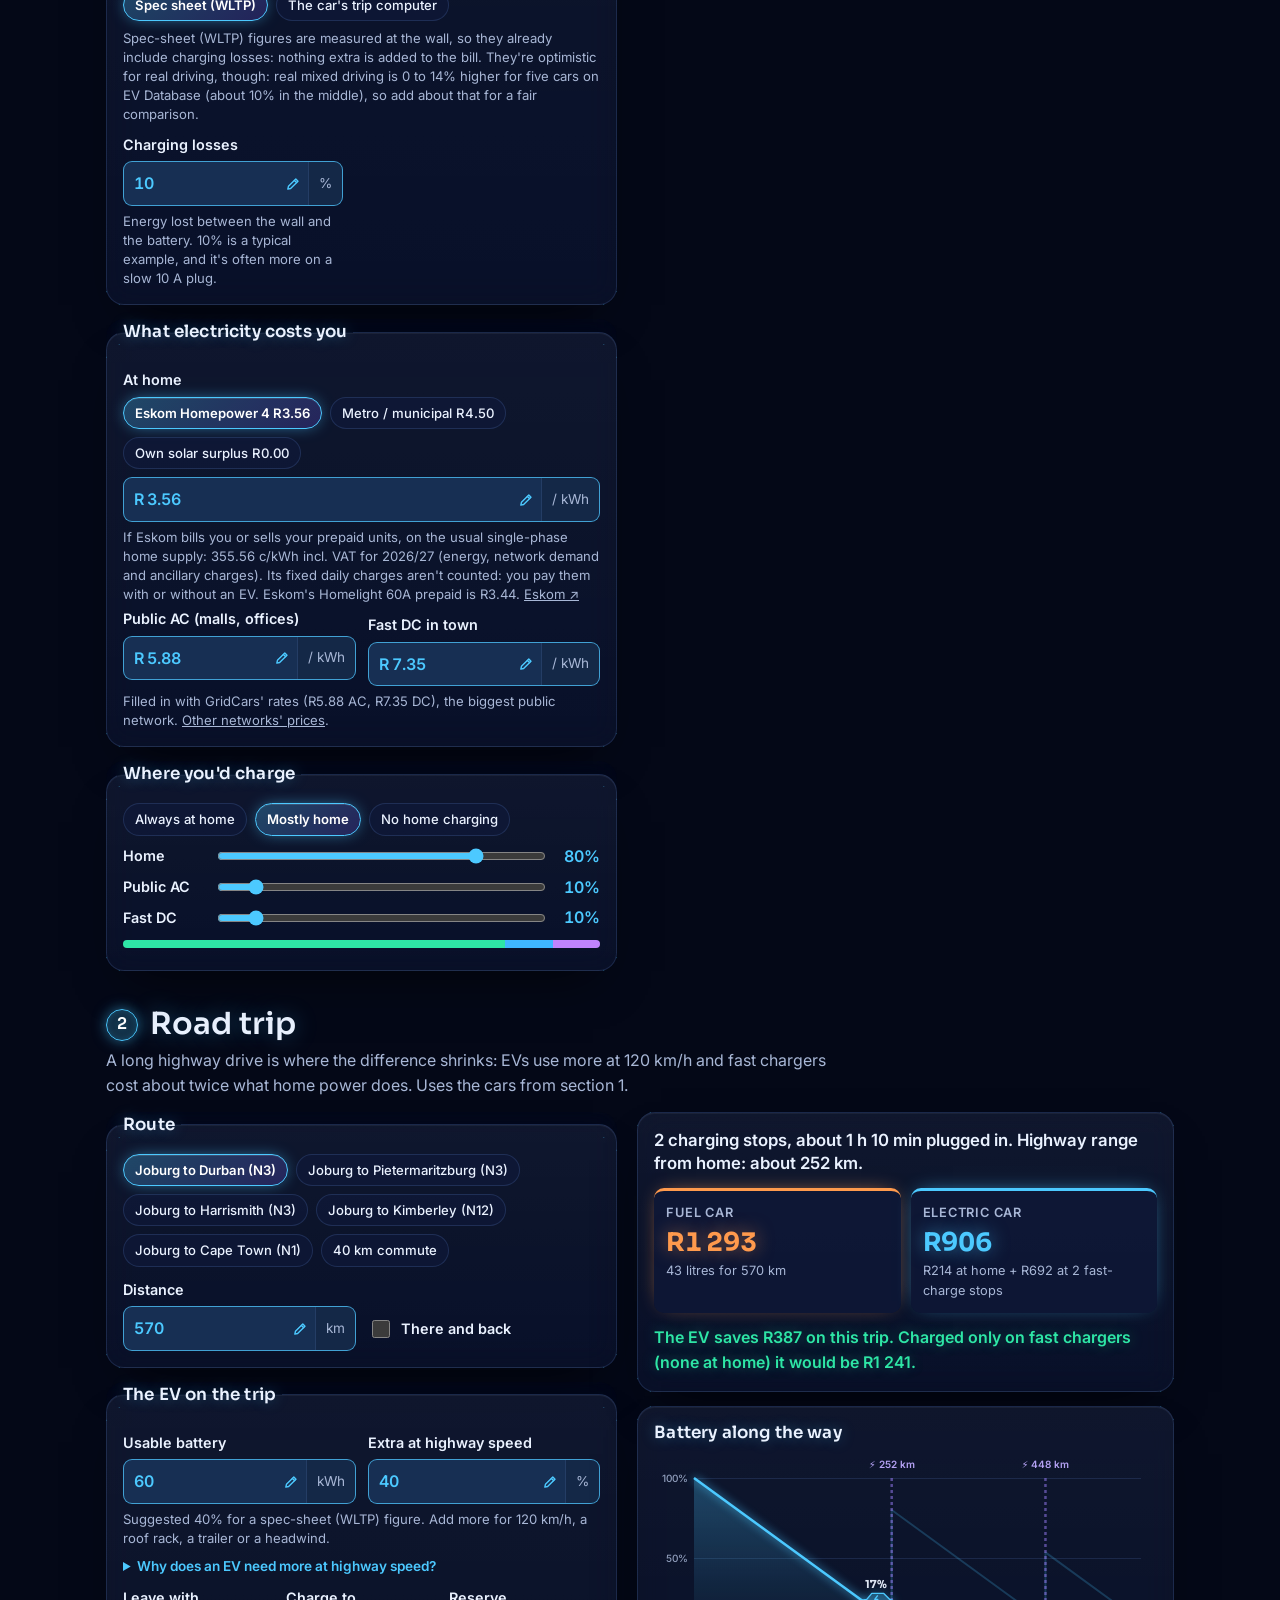
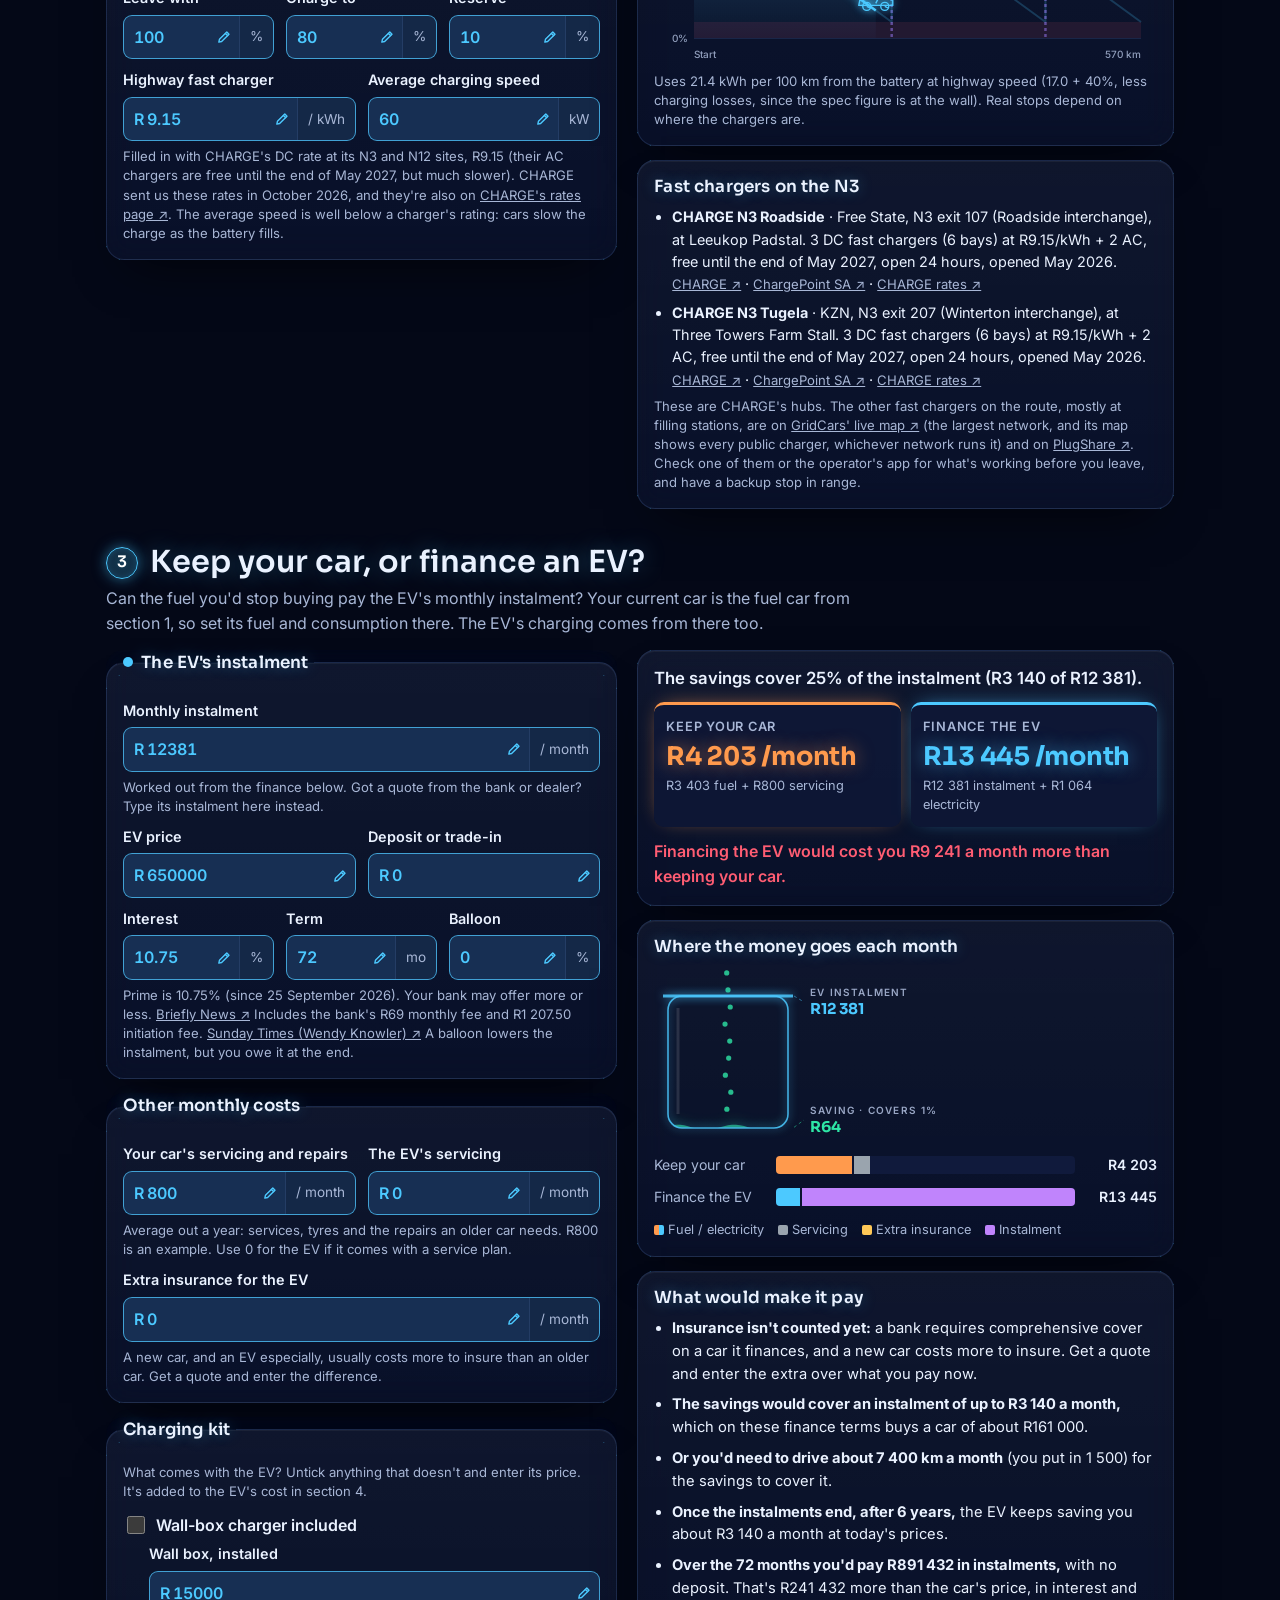
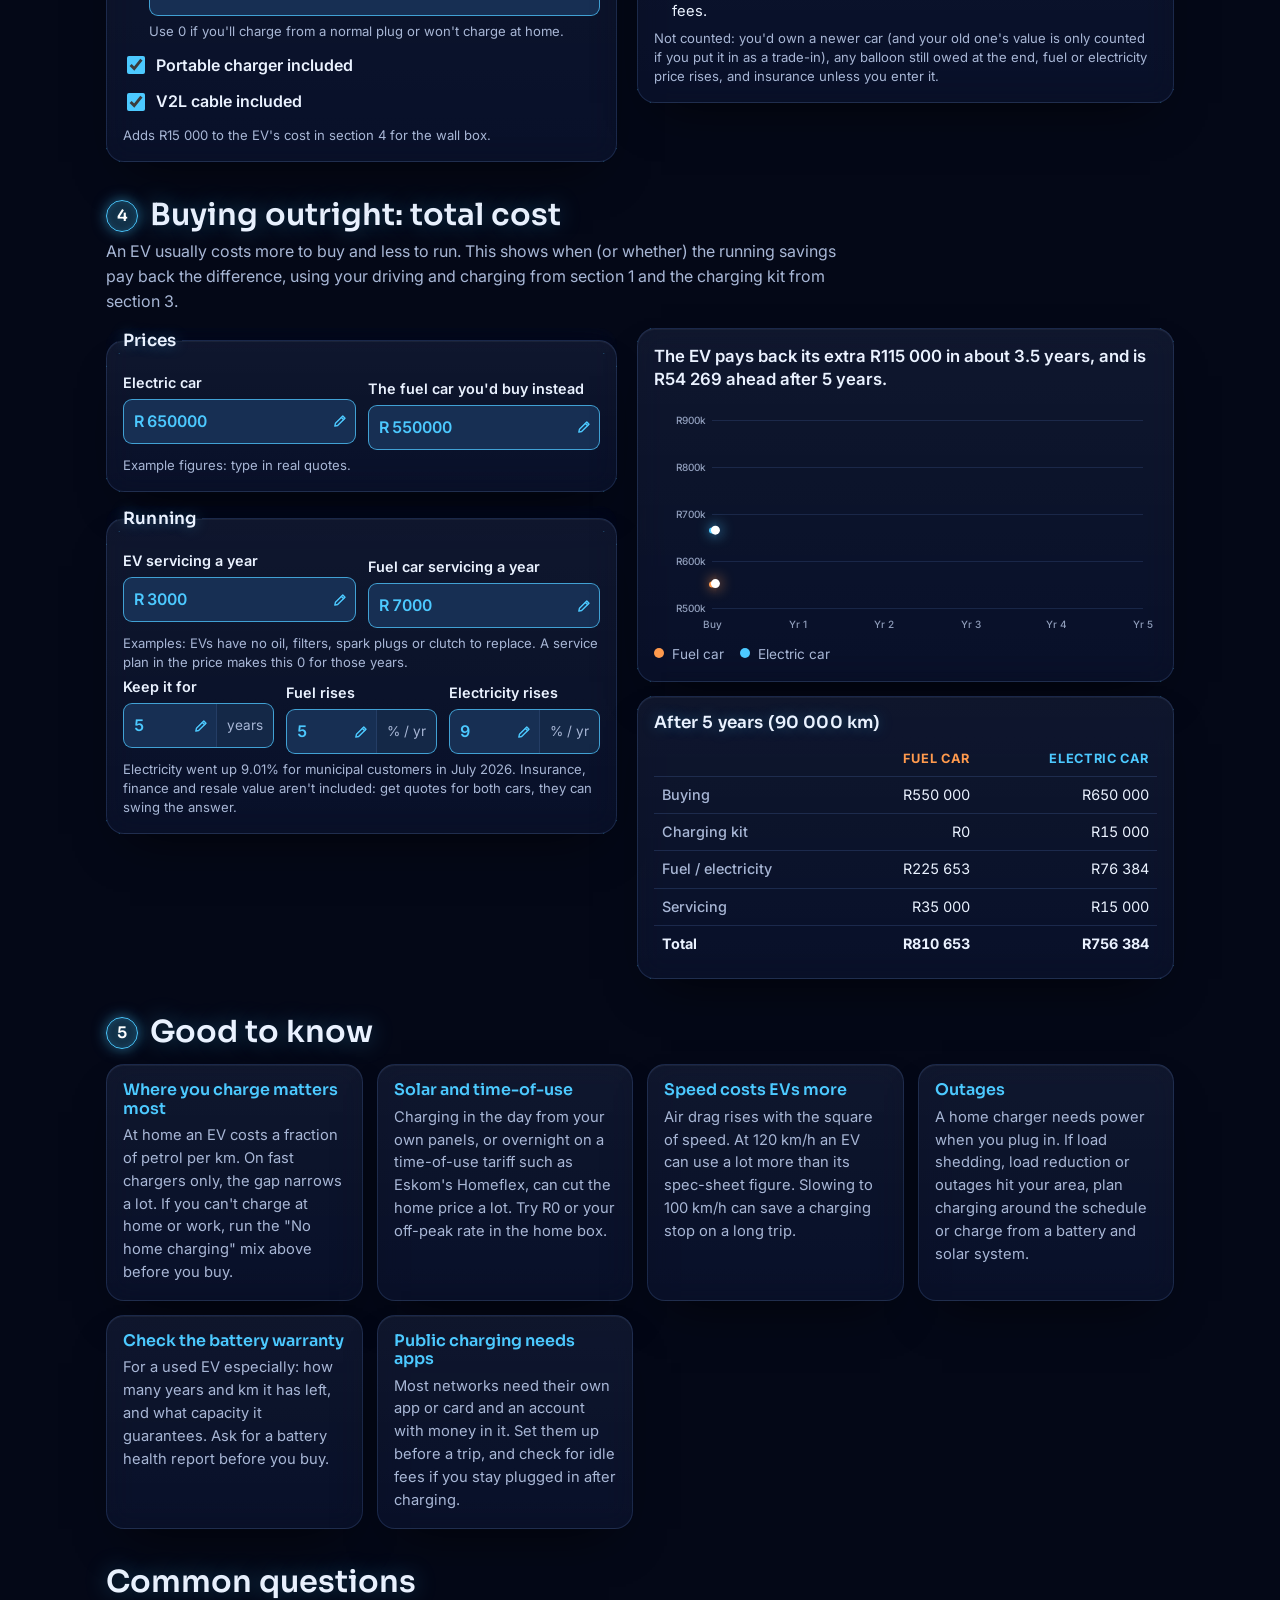
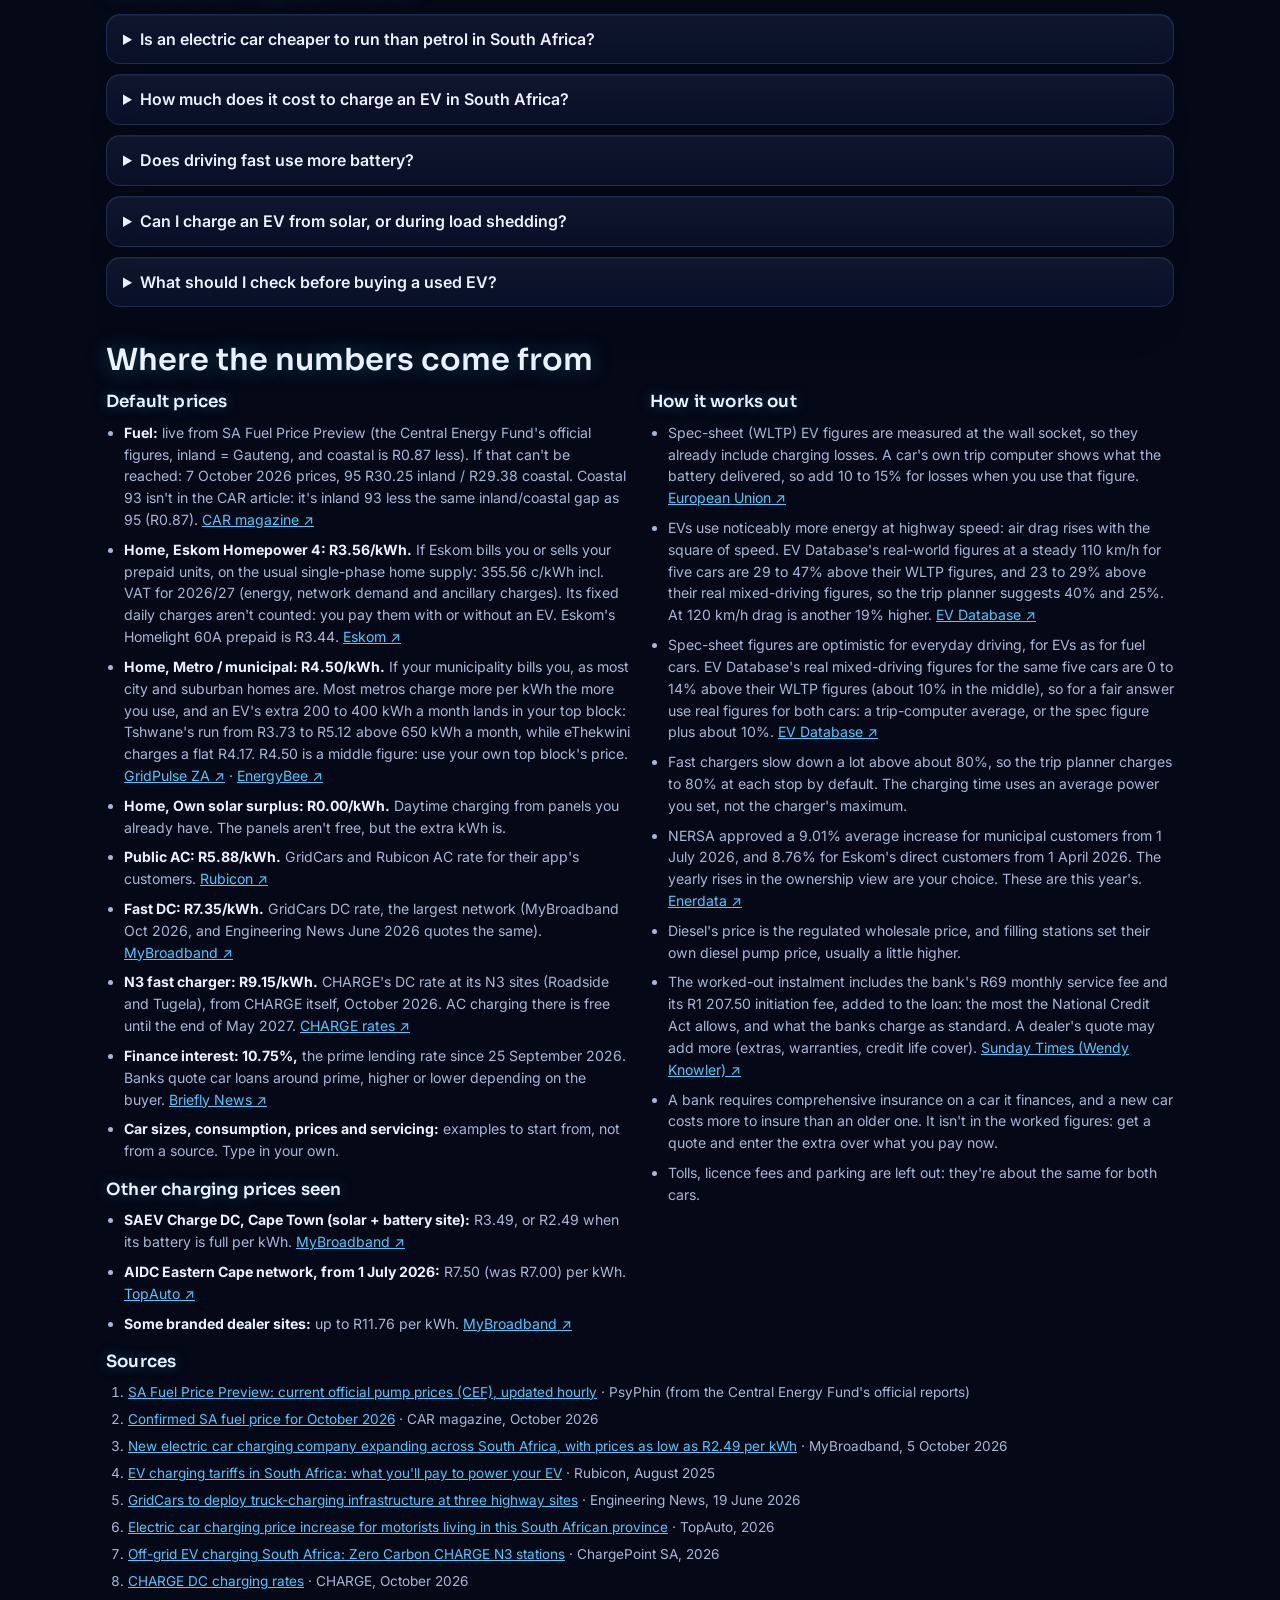
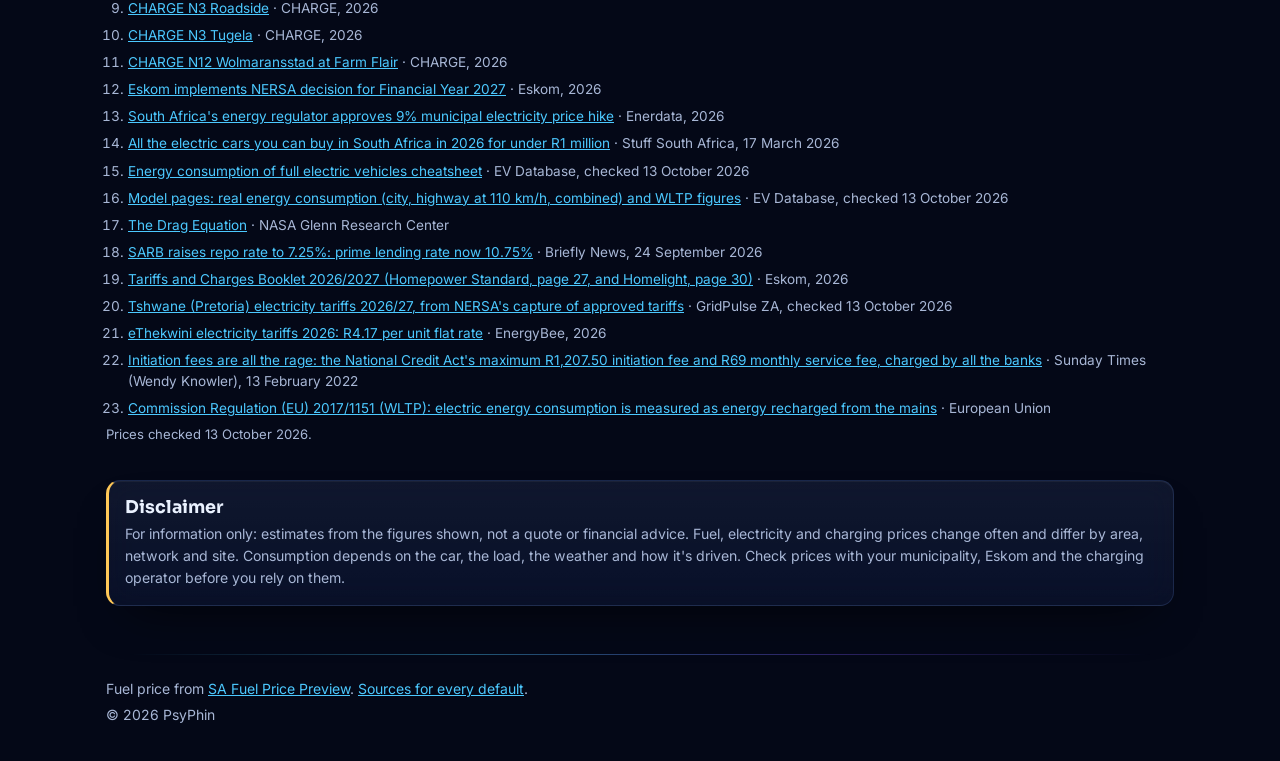
==== commit 2acee239: "Plainer wording: no semicolons or dashes, less polished phrasing Co-Authored-By: Claude Opus 5.5 <no" ====
--- a/index.html
+++ b/index.html
@@ -44,7 +44,7 @@
   <link rel="preconnect" href="https://fonts.googleapis.com">
   <link rel="preconnect" href="https://fonts.gstatic.com" crossorigin>
   <link href="https://fonts.googleapis.com/css2?family=Inter:wght@400;500;600;700&family=Sora:wght@400;600;700&display=swap" rel="stylesheet">
-  <link rel="stylesheet" href="css/style.css?v=2026-10-20f">
+  <link rel="stylesheet" href="css/style.css?v=2026-10-20g">
 </head>
 <body>
   <a class="skip-link" href="#main">Skip to content</a>
@@ -72,7 +72,7 @@
   <main id="main" class="wrap">
     <section class="intro">
       <p class="lede">Filled in with today's prices so you get an answer straight away. Change anything in a <span class="key-input">blue box</span> to match your car, your bill and how you'd charge.</p>
-      <p class="privacy">Worked out in your browser; nothing you type is sent anywhere. Your inputs are remembered on this device only. <button type="button" class="link-button" id="reset">Reset to defaults</button></p>
+      <p class="privacy">Worked out in your browser. Nothing you type is sent anywhere. Your inputs are remembered on this device only. <button type="button" class="link-button" id="reset">Reset to defaults</button></p>
       <p class="live-line" id="live-line" aria-live="polite">Fetching today's fuel price&hellip;</p>
     </section>
 
@@ -137,7 +137,7 @@
             <div class="field field--narrow">
               <label for="lossPct">Charging losses</label>
               <div class="with-unit"><input id="lossPct" type="number" inputmode="decimal" min="0" max="40" step="1"><span>%</span></div>
-              <p class="hint">Energy lost between the wall and the battery. 10% is a typical example; it's often more on a slow 10 A plug.</p>
+              <p class="hint">Energy lost between the wall and the battery. 10% is a typical example, and it's often more on a slow 10 A plug.</p>
             </div>
           </fieldset>
 
@@ -290,7 +290,7 @@
                 <div class="with-unit"><input id="dcKw" type="number" inputmode="numeric" min="1" step="5"><span>kW</span></div>
               </div>
             </div>
-            <p class="hint">Filled in with CHARGE's DC rate at its N3 and N12 sites, R9.15 (their AC chargers are free until the end of May 2027, but much slower). CHARGE sent us these rates in October 2026; they're also on <a href="https://charge.co.za/ev-drivers/charge-dc-charging-rates/" target="_blank" rel="noopener">CHARGE's rates page ↗</a>. The average speed is well below a charger's rating: cars slow the charge as the battery fills.</p>
+            <p class="hint">Filled in with CHARGE's DC rate at its N3 and N12 sites, R9.15 (their AC chargers are free until the end of May 2027, but much slower). CHARGE sent us these rates in October 2026, and they're also on <a href="https://charge.co.za/ev-drivers/charge-dc-charging-rates/" target="_blank" rel="noopener">CHARGE's rates page ↗</a>. The average speed is well below a charger's rating: cars slow the charge as the battery fills.</p>
           </fieldset>
         </form>
 
@@ -319,7 +319,7 @@
           <div class="result-card" id="n3-card">
             <h3 class="card-title" id="n3-title">Fast chargers on the N3</h3>
             <ul class="chargers" id="n3-list"></ul>
-            <p class="hint">These are CHARGE's hubs. The other fast chargers on the route, mostly at filling stations, are on <a href="https://gridcars.net/live-map/" rel="noopener" target="_blank">GridCars' live map&nbsp;&#8599;</a> (the largest network; its map shows every public charger, whichever network runs it) and on <a href="https://www.plugshare.com/" rel="noopener" target="_blank">PlugShare&nbsp;&#8599;</a>. Check one of them or the operator's app for what's working before you leave, and have a backup stop in range.</p>
+            <p class="hint">These are CHARGE's hubs. The other fast chargers on the route, mostly at filling stations, are on <a href="https://gridcars.net/live-map/" rel="noopener" target="_blank">GridCars' live map&nbsp;&#8599;</a> (the largest network, and its map shows every public charger, whichever network runs it) and on <a href="https://www.plugshare.com/" rel="noopener" target="_blank">PlugShare&nbsp;&#8599;</a>. Check one of them or the operator's app for what's working before you leave, and have a backup stop in range.</p>
           </div>
         </div>
       </div>
@@ -328,7 +328,7 @@
     <!-- ============================================================ keep or finance -->
     <section class="block" id="keep" aria-labelledby="keep-title">
       <h2 class="block-title" id="keep-title"><span class="block-num">3</span> Keep your car, or finance an EV?</h2>
-      <p class="block-lede">Can the fuel you'd stop buying pay the EV's monthly instalment? Your current car is the fuel car from section 1, so set its fuel and consumption there; the EV's charging comes from there too.</p>
+      <p class="block-lede">Can the fuel you'd stop buying pay the EV's monthly instalment? Your current car is the fuel car from section 1, so set its fuel and consumption there. The EV's charging comes from there too.</p>
 
       <div class="calc-layout">
         <form class="inputs" id="keep-form" autocomplete="off" novalidate>
@@ -521,7 +521,7 @@
       <h2 class="block-title" id="know-title"><span class="block-num">5</span> Good to know</h2>
       <div class="know-grid">
         <article class="know">
-          <h3>Where you charge decides everything</h3>
+          <h3>Where you charge matters most</h3>
           <p>At home an EV costs a fraction of petrol per km. On fast chargers only, the gap narrows a lot. If you can't charge at home or work, run the "No home charging" mix above before you buy.</p>
         </article>
         <article class="know">
@@ -530,7 +530,7 @@
         </article>
         <article class="know">
           <h3>Speed costs EVs more</h3>
-          <p>Air drag rises with the square of speed. At 120 km/h an EV can use a lot more than its spec-sheet figure; slowing to 100 km/h can save a charging stop on a long trip.</p>
+          <p>Air drag rises with the square of speed. At 120 km/h an EV can use a lot more than its spec-sheet figure. Slowing to 100 km/h can save a charging stop on a long trip.</p>
         </article>
         <article class="know">
           <h3>Outages</h3>
@@ -553,7 +553,7 @@
       <div class="faq-list">
         <details class="faq-item">
           <summary>Is an electric car cheaper to run than petrol in South Africa?</summary>
-          <p>Charged at home, usually by a long way: an EV costs a fraction of petrol per km. On public fast chargers only, the gap narrows a lot. The calculator above compares the two at today's official fuel price and your own electricity price; if you can't charge at home or work, try the "No home charging" mix.</p>
+          <p>Charged at home, usually by a long way: an EV costs a fraction of petrol per km. On public fast chargers only, the gap narrows a lot. The calculator above compares the two at today's official fuel price and your own electricity price. If you can't charge at home or work, try the "No home charging" mix.</p>
         </details>
         <details class="faq-item">
           <summary>How much does it cost to charge an EV in South Africa?</summary>
@@ -596,7 +596,7 @@
 
     <aside class="disclaimer" id="disclaimer">
       <h2>Disclaimer</h2>
-      <p>For information only: estimates from the figures shown, not a quote or financial advice. Fuel, electricity and charging prices change often and differ by area, network and site; consumption depends on the car, the load, the weather and how it's driven. Check prices with your municipality, Eskom and the charging operator before you rely on them.</p>
+      <p>For information only: estimates from the figures shown, not a quote or financial advice. Fuel, electricity and charging prices change often and differ by area, network and site. Consumption depends on the car, the load, the weather and how it's driven. Check prices with your municipality, Eskom and the charging operator before you rely on them.</p>
     </aside>
   </main>
 
@@ -609,12 +609,12 @@
     </div>
   </footer>
 
-  <script src="js/data.js?v=2026-10-20f"></script>
-  <script src="js/calc.js?v=2026-10-20f"></script>
-  <script src="js/viz.js?v=2026-10-20f"></script>
-  <script src="js/app.js?v=2026-10-20f"></script>
-  <script src="js/circuit.js?v=2026-10-20f"></script>
-  <script src="js/fx.js?v=2026-10-20f"></script>
+  <script src="js/data.js?v=2026-10-20g"></script>
+  <script src="js/calc.js?v=2026-10-20g"></script>
+  <script src="js/viz.js?v=2026-10-20g"></script>
+  <script src="js/app.js?v=2026-10-20g"></script>
+  <script src="js/circuit.js?v=2026-10-20g"></script>
+  <script src="js/fx.js?v=2026-10-20g"></script>
 
   <!-- GoatCounter: cookie-free page-visit stats at https://psyphin.goatcounter.com/ (never sees form inputs) -->
   <!-- Shared with psyphin.co.za: prefix paths with the host so this site's "/" is counted separately -->
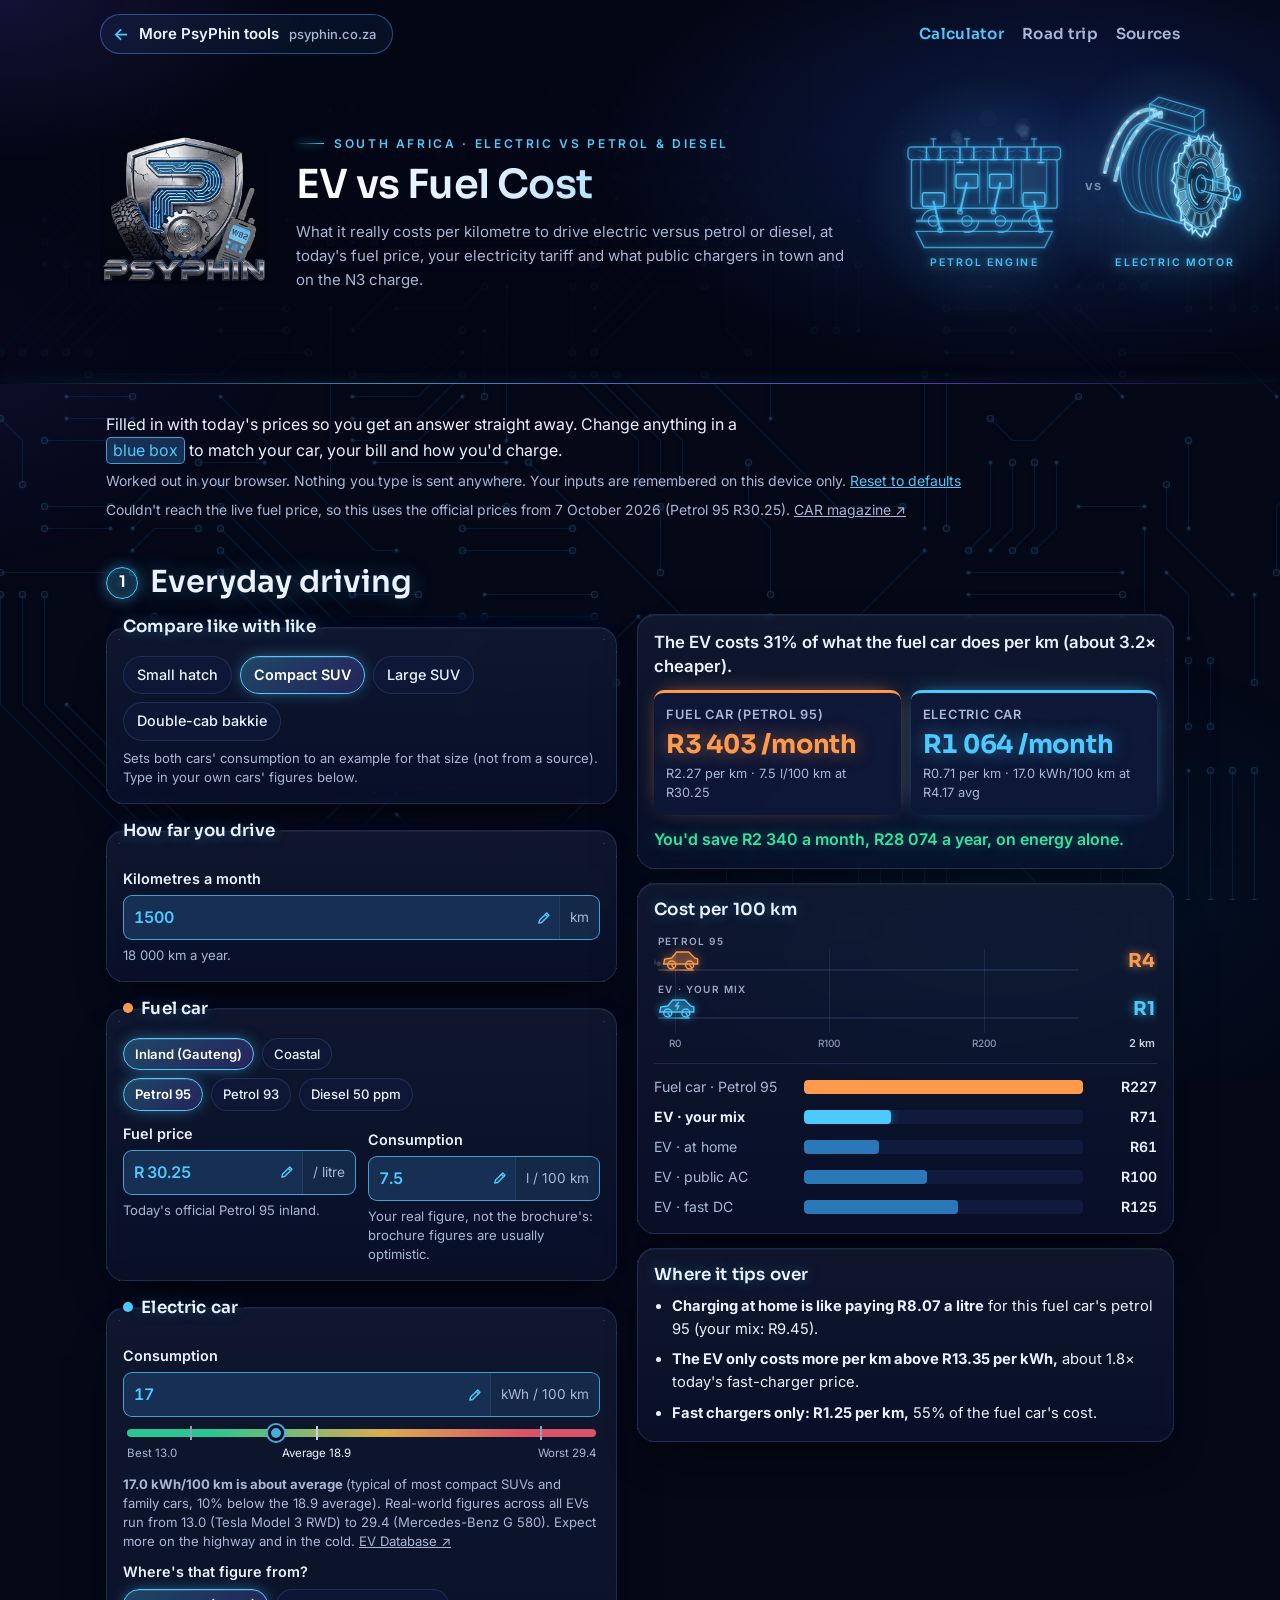
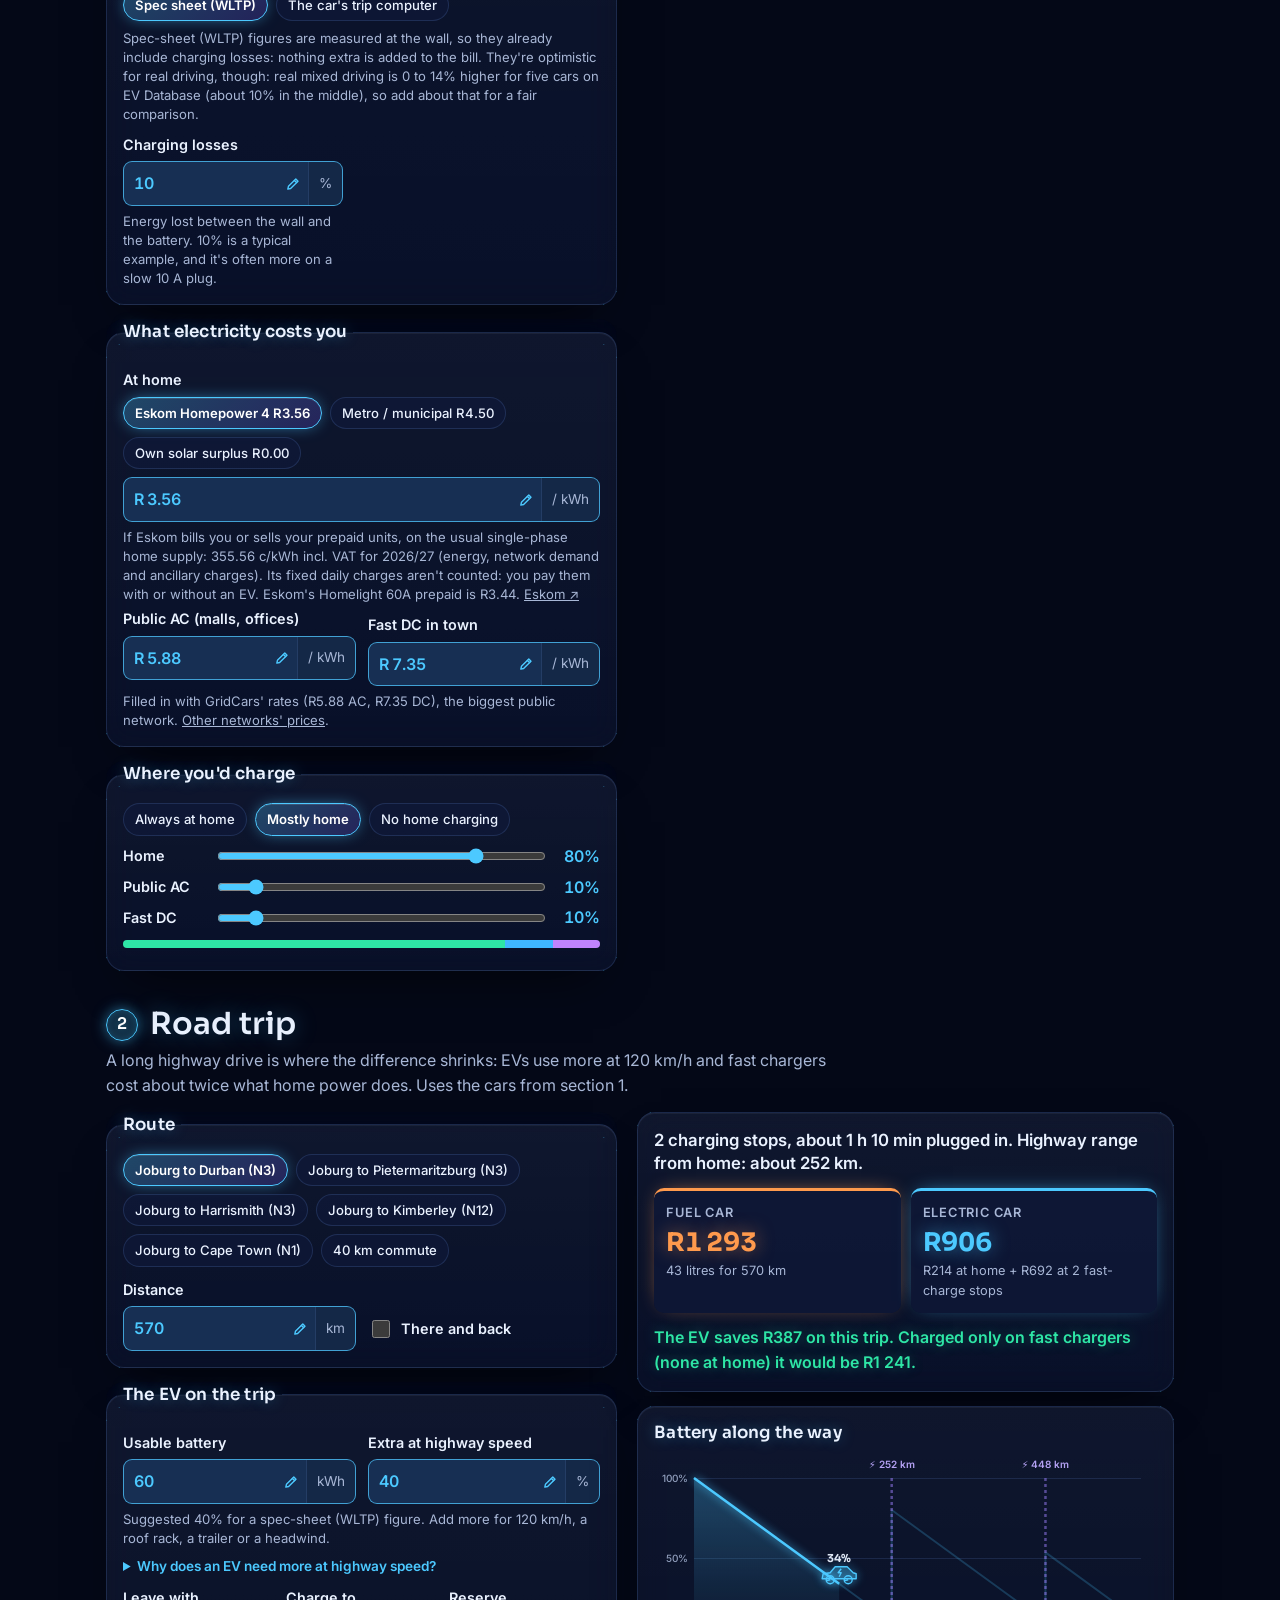
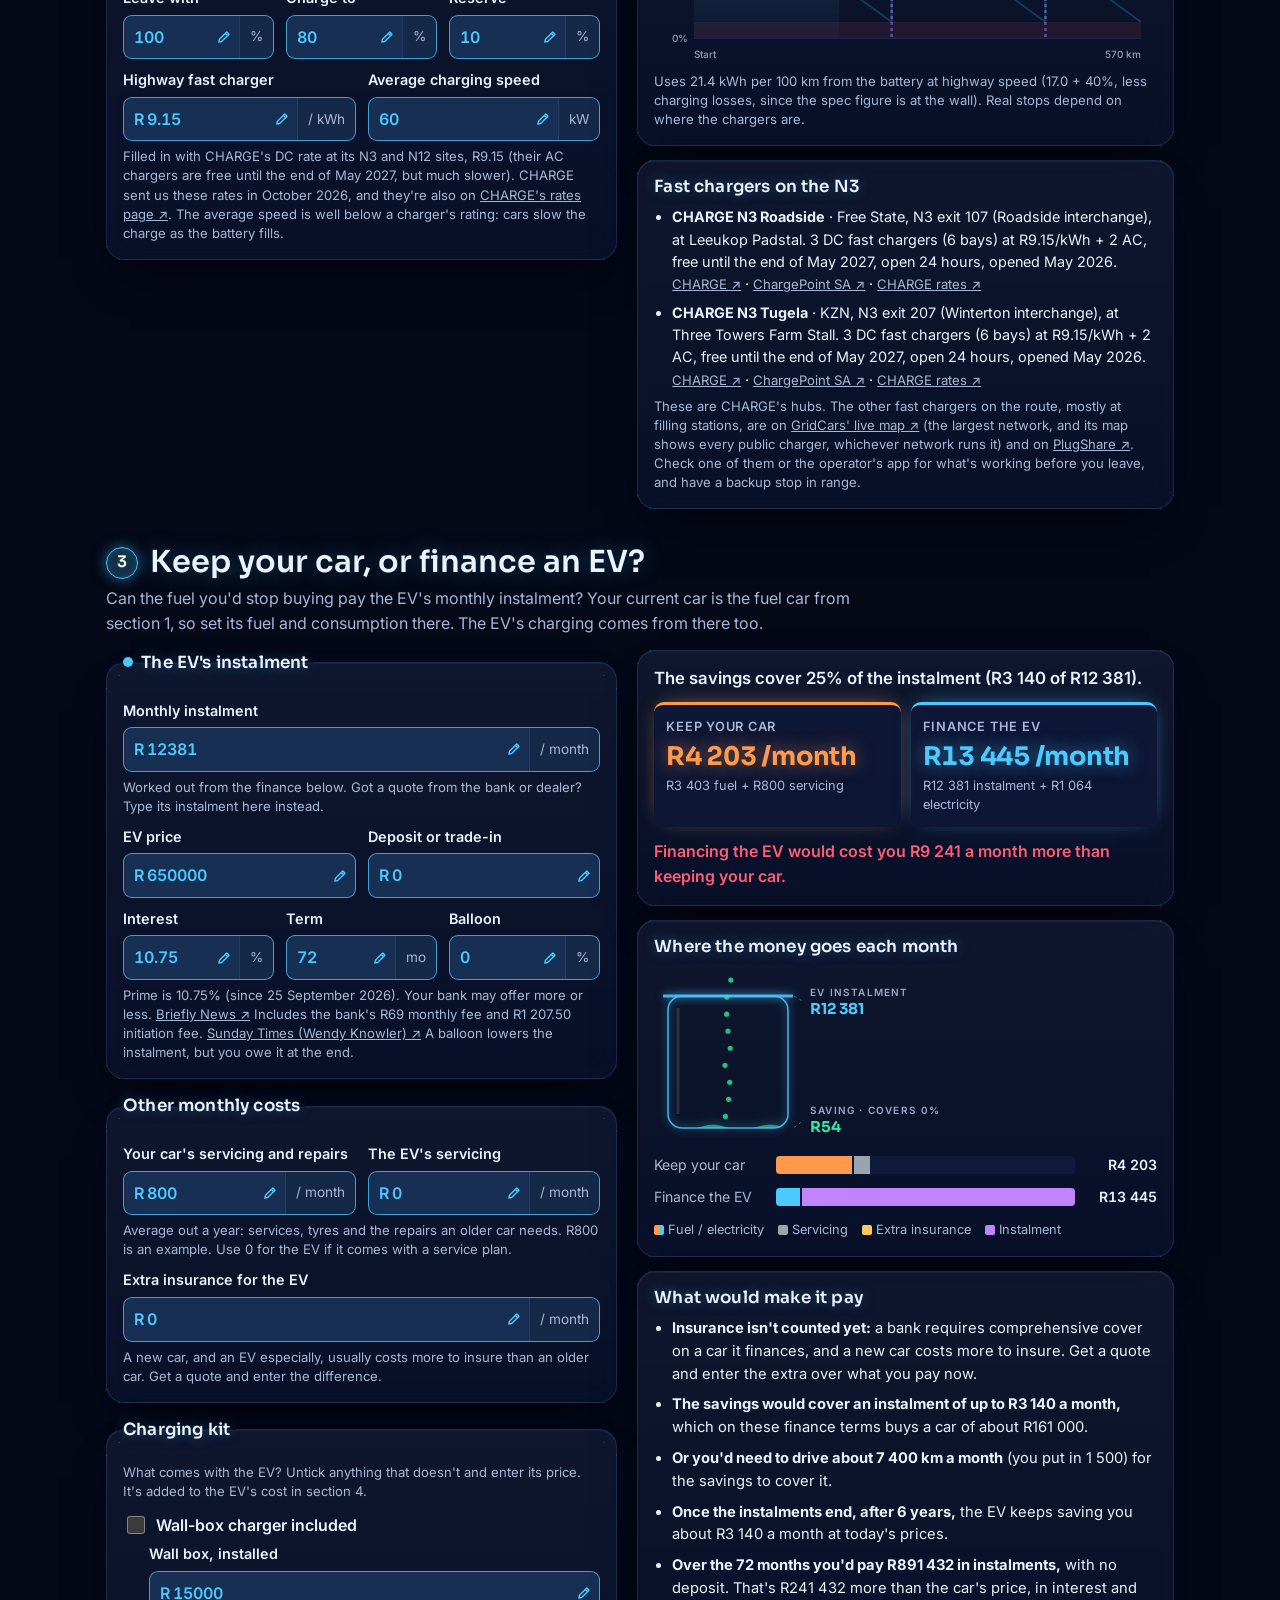
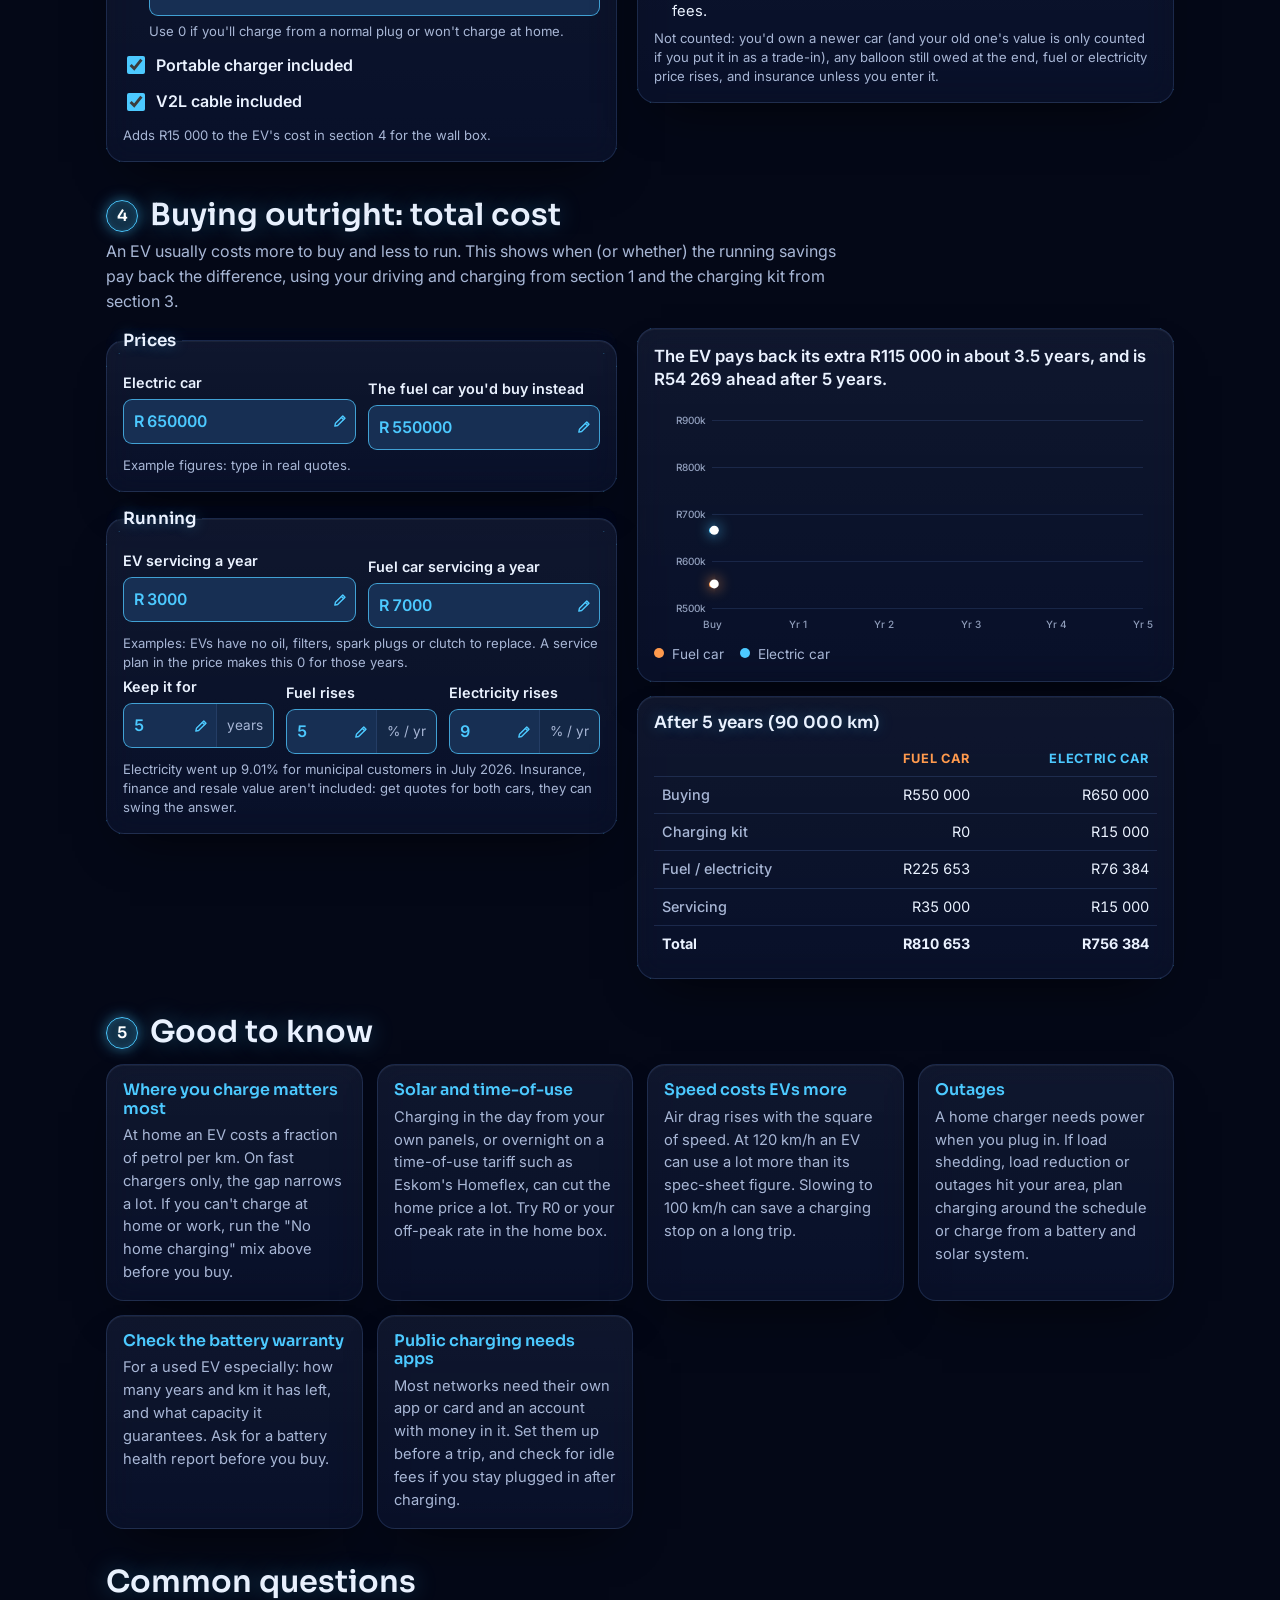
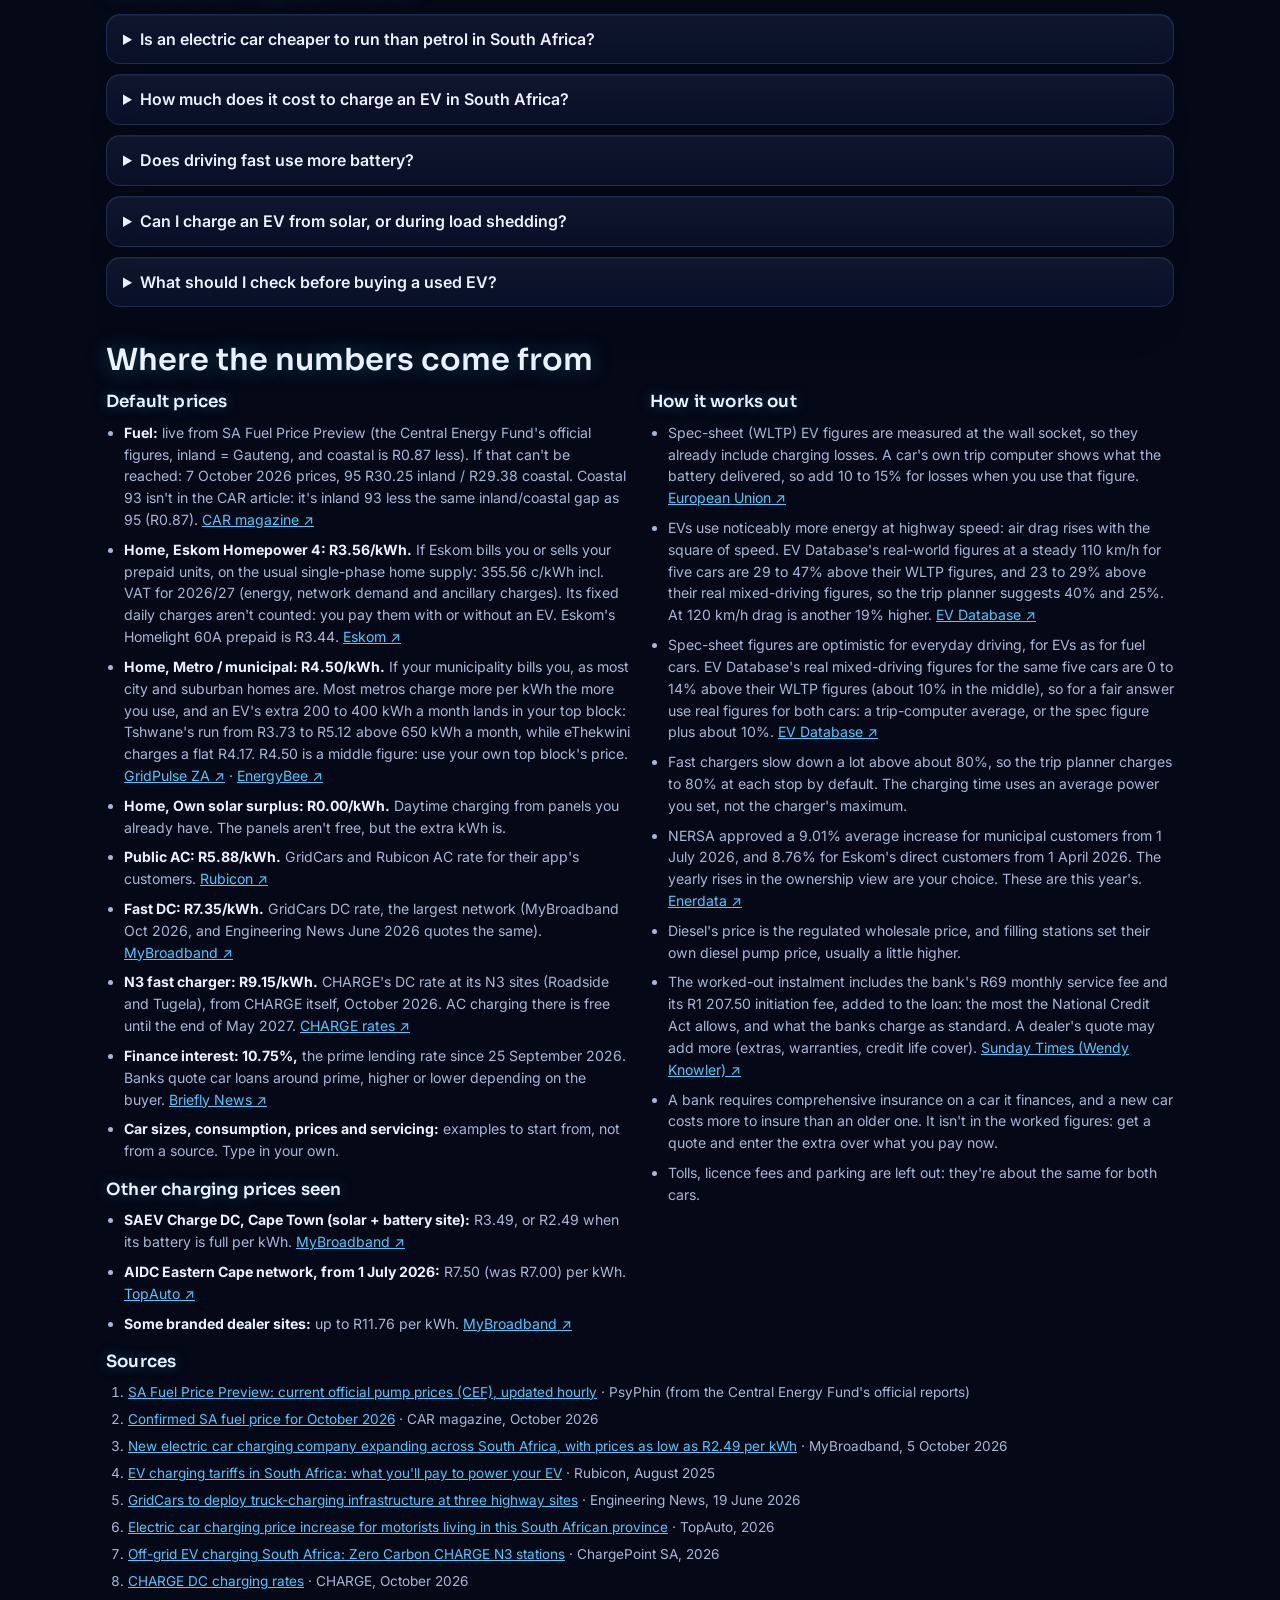
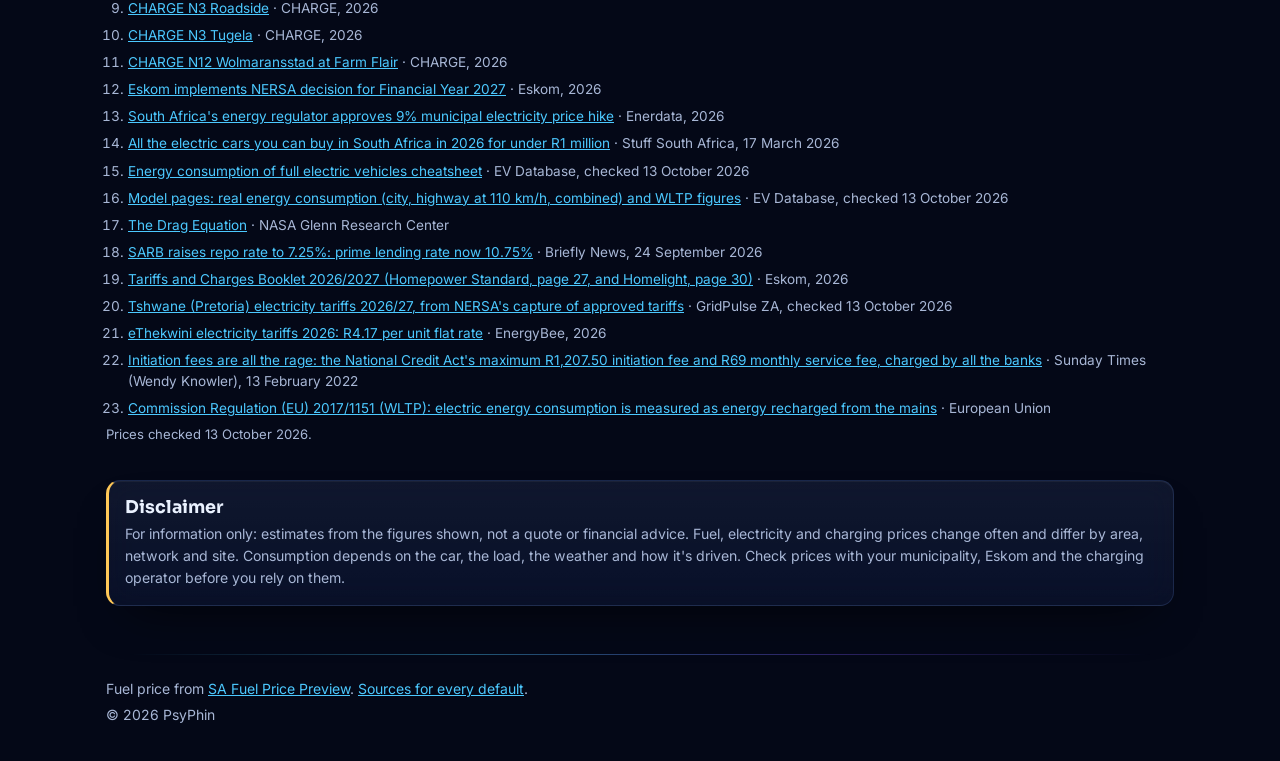
==== commit 86e041c7: "Number boxes read a decimal comma: "6,2" no longer becomes 62 on iPhone Safari's type="number" boxes" ====
--- a/index.html
+++ b/index.html
@@ -44,7 +44,7 @@
   <link rel="preconnect" href="https://fonts.googleapis.com">
   <link rel="preconnect" href="https://fonts.gstatic.com" crossorigin>
   <link href="https://fonts.googleapis.com/css2?family=Inter:wght@400;500;600;700&family=Sora:wght@400;600;700&display=swap" rel="stylesheet">
-  <link rel="stylesheet" href="css/style.css?v=2026-10-20g">
+  <link rel="stylesheet" href="css/style.css?v=2026-10-21a">
 </head>
 <body>
   <a class="skip-link" href="#main">Skip to content</a>
@@ -92,7 +92,7 @@
             <legend>How far you drive</legend>
             <div class="field">
               <label for="kmMonth">Kilometres a month</label>
-              <div class="with-unit"><input id="kmMonth" type="number" inputmode="numeric" min="0" step="100"><span>km</span></div>
+              <div class="with-unit"><input id="kmMonth" type="text" inputmode="numeric" min="0" step="100"><span>km</span></div>
               <p class="hint" id="km-year"></p>
             </div>
           </fieldset>
@@ -107,12 +107,12 @@
             <div class="field-row">
               <div class="field">
                 <label for="fuelPrice">Fuel price</label>
-                <div class="with-unit"><span class="unit-before">R</span><input id="fuelPrice" type="number" inputmode="decimal" min="0" step="0.01"><span>/ litre</span></div>
+                <div class="with-unit"><span class="unit-before">R</span><input id="fuelPrice" type="text" inputmode="decimal" min="0" step="0.01"><span>/ litre</span></div>
                 <p class="hint" id="fuel-price-hint"></p>
               </div>
               <div class="field">
                 <label for="lPer100">Consumption</label>
-                <div class="with-unit"><input id="lPer100" type="number" inputmode="decimal" min="0" step="0.1"><span>l / 100 km</span></div>
+                <div class="with-unit"><input id="lPer100" type="text" inputmode="decimal" min="0" step="0.1"><span>l / 100 km</span></div>
                 <p class="hint">Your real figure, not the brochure's: brochure figures are usually optimistic.</p>
               </div>
             </div>
@@ -122,7 +122,7 @@
             <legend><span class="dot dot--ev" aria-hidden="true"></span> Electric car</legend>
             <div class="field">
               <label for="kwhPer100">Consumption</label>
-              <div class="with-unit"><input id="kwhPer100" type="number" inputmode="decimal" min="0" step="0.1"><span>kWh / 100 km</span></div>
+              <div class="with-unit"><input id="kwhPer100" type="text" inputmode="decimal" min="0" step="0.1"><span>kWh / 100 km</span></div>
               <div class="scale" id="ev-scale" aria-hidden="true"></div>
               <p class="hint" id="ev-scale-note"></p>
             </div>
@@ -136,7 +136,7 @@
             </div>
             <div class="field field--narrow">
               <label for="lossPct">Charging losses</label>
-              <div class="with-unit"><input id="lossPct" type="number" inputmode="decimal" min="0" max="40" step="1"><span>%</span></div>
+              <div class="with-unit"><input id="lossPct" type="text" inputmode="decimal" min="0" max="40" step="1"><span>%</span></div>
               <p class="hint">Energy lost between the wall and the battery. 10% is a typical example, and it's often more on a slow 10 A plug.</p>
             </div>
           </fieldset>
@@ -146,17 +146,17 @@
             <div class="field">
               <label for="homePrice">At home</label>
               <div class="chips chips--small" id="home-chips" role="group" aria-label="Home tariff examples"></div>
-              <div class="with-unit"><span class="unit-before">R</span><input id="homePrice" type="number" inputmode="decimal" min="0" step="0.01"><span>/ kWh</span></div>
+              <div class="with-unit"><span class="unit-before">R</span><input id="homePrice" type="text" inputmode="decimal" min="0" step="0.01"><span>/ kWh</span></div>
               <p class="hint" id="home-hint"></p>
             </div>
             <div class="field-row">
               <div class="field">
                 <label for="acPrice">Public AC (malls, offices)</label>
-                <div class="with-unit"><span class="unit-before">R</span><input id="acPrice" type="number" inputmode="decimal" min="0" step="0.01"><span>/ kWh</span></div>
+                <div class="with-unit"><span class="unit-before">R</span><input id="acPrice" type="text" inputmode="decimal" min="0" step="0.01"><span>/ kWh</span></div>
               </div>
               <div class="field">
                 <label for="dcPrice">Fast DC in town</label>
-                <div class="with-unit"><span class="unit-before">R</span><input id="dcPrice" type="number" inputmode="decimal" min="0" step="0.01"><span>/ kWh</span></div>
+                <div class="with-unit"><span class="unit-before">R</span><input id="dcPrice" type="text" inputmode="decimal" min="0" step="0.01"><span>/ kWh</span></div>
               </div>
             </div>
             <p class="hint">Filled in with GridCars' rates (R5.88 AC, R7.35 DC), the biggest public network. <a href="#sources">Other networks' prices</a>.</p>
@@ -241,7 +241,7 @@
             <div class="field-row">
               <div class="field">
                 <label for="tripKm">Distance</label>
-                <div class="with-unit"><input id="tripKm" type="number" inputmode="numeric" min="0" step="10"><span>km</span></div>
+                <div class="with-unit"><input id="tripKm" type="text" inputmode="numeric" min="0" step="10"><span>km</span></div>
               </div>
               <div class="field field--check">
                 <label class="check"><input id="returnTrip" type="checkbox"> There and back</label>
@@ -254,11 +254,11 @@
             <div class="field-row field-row--end">
               <div class="field">
                 <label for="battery">Usable battery</label>
-                <div class="with-unit"><input id="battery" type="number" inputmode="decimal" min="0" step="1"><span>kWh</span></div>
+                <div class="with-unit"><input id="battery" type="text" inputmode="decimal" min="0" step="1"><span>kWh</span></div>
               </div>
               <div class="field">
                 <label for="highwayPct">Extra at highway speed</label>
-                <div class="with-unit"><input id="highwayPct" type="number" inputmode="numeric" min="0" max="100" step="5"><span>%</span></div>
+                <div class="with-unit"><input id="highwayPct" type="text" inputmode="numeric" min="0" max="100" step="5"><span>%</span></div>
               </div>
             </div>
             <p class="hint" id="highway-hint"></p>
@@ -269,25 +269,25 @@
             <div class="field-row field-row--3 field-row--end">
               <div class="field">
                 <label for="startPct">Leave with</label>
-                <div class="with-unit"><input id="startPct" type="number" inputmode="numeric" min="0" max="100" step="5"><span>%</span></div>
+                <div class="with-unit"><input id="startPct" type="text" inputmode="numeric" min="0" max="100" step="5"><span>%</span></div>
               </div>
               <div class="field">
                 <label for="chargeToPct">Charge to</label>
-                <div class="with-unit"><input id="chargeToPct" type="number" inputmode="numeric" min="0" max="100" step="5"><span>%</span></div>
+                <div class="with-unit"><input id="chargeToPct" type="text" inputmode="numeric" min="0" max="100" step="5"><span>%</span></div>
               </div>
               <div class="field">
                 <label for="reservePct">Reserve</label>
-                <div class="with-unit"><input id="reservePct" type="number" inputmode="numeric" min="0" max="50" step="5"><span>%</span></div>
+                <div class="with-unit"><input id="reservePct" type="text" inputmode="numeric" min="0" max="50" step="5"><span>%</span></div>
               </div>
             </div>
             <div class="field-row field-row--end">
               <div class="field">
                 <label for="n3Price">Highway fast charger</label>
-                <div class="with-unit"><span class="unit-before">R</span><input id="n3Price" type="number" inputmode="decimal" min="0" step="0.01"><span>/ kWh</span></div>
+                <div class="with-unit"><span class="unit-before">R</span><input id="n3Price" type="text" inputmode="decimal" min="0" step="0.01"><span>/ kWh</span></div>
               </div>
               <div class="field">
                 <label for="dcKw">Average charging speed</label>
-                <div class="with-unit"><input id="dcKw" type="number" inputmode="numeric" min="1" step="5"><span>kW</span></div>
+                <div class="with-unit"><input id="dcKw" type="text" inputmode="numeric" min="1" step="5"><span>kW</span></div>
               </div>
             </div>
             <p class="hint">Filled in with CHARGE's DC rate at its N3 and N12 sites, R9.15 (their AC chargers are free until the end of May 2027, but much slower). CHARGE sent us these rates in October 2026, and they're also on <a href="https://charge.co.za/ev-drivers/charge-dc-charging-rates/" target="_blank" rel="noopener">CHARGE's rates page ↗</a>. The average speed is well below a charger's rating: cars slow the charge as the battery fills.</p>
@@ -336,31 +336,31 @@
             <legend><span class="dot dot--ev" aria-hidden="true"></span> The EV's instalment</legend>
             <div class="field">
               <label for="instalment">Monthly instalment</label>
-              <div class="with-unit"><span class="unit-before">R</span><input id="instalment" type="number" inputmode="numeric" min="0" step="100"><span>/ month</span></div>
+              <div class="with-unit"><span class="unit-before">R</span><input id="instalment" type="text" inputmode="numeric" min="0" step="100"><span>/ month</span></div>
               <p class="hint" id="instalment-hint"></p>
             </div>
             <div class="field-row field-row--end">
               <div class="field">
                 <label for="finPrice">EV price</label>
-                <div class="with-unit"><span class="unit-before">R</span><input id="finPrice" type="number" inputmode="numeric" min="0" step="5000"></div>
+                <div class="with-unit"><span class="unit-before">R</span><input id="finPrice" type="text" inputmode="numeric" min="0" step="5000"></div>
               </div>
               <div class="field">
                 <label for="finDeposit">Deposit or trade-in</label>
-                <div class="with-unit"><span class="unit-before">R</span><input id="finDeposit" type="number" inputmode="numeric" min="0" step="5000"></div>
+                <div class="with-unit"><span class="unit-before">R</span><input id="finDeposit" type="text" inputmode="numeric" min="0" step="5000"></div>
               </div>
             </div>
             <div class="field-row field-row--3 field-row--end field-row--fin">
               <div class="field">
                 <label for="finRate">Interest</label>
-                <div class="with-unit"><input id="finRate" type="number" inputmode="decimal" min="0" max="40" step="0.25"><span>%</span></div>
+                <div class="with-unit"><input id="finRate" type="text" inputmode="decimal" min="0" max="40" step="0.25"><span>%</span></div>
               </div>
               <div class="field">
                 <label for="finMonths">Term</label>
-                <div class="with-unit"><input id="finMonths" type="number" inputmode="numeric" min="12" max="96" step="12"><span>mo</span></div>
+                <div class="with-unit"><input id="finMonths" type="text" inputmode="numeric" min="12" max="96" step="12"><span>mo</span></div>
               </div>
               <div class="field">
                 <label for="finBalloon">Balloon</label>
-                <div class="with-unit"><input id="finBalloon" type="number" inputmode="numeric" min="0" max="60" step="5"><span>%</span></div>
+                <div class="with-unit"><input id="finBalloon" type="text" inputmode="numeric" min="0" max="60" step="5"><span>%</span></div>
               </div>
             </div>
             <p class="hint" id="finance-hint"></p>
@@ -371,17 +371,17 @@
             <div class="field-row field-row--end">
               <div class="field">
                 <label for="oldRepairsMonth">Your car's servicing and repairs</label>
-                <div class="with-unit"><span class="unit-before">R</span><input id="oldRepairsMonth" type="number" inputmode="numeric" min="0" step="100"><span>/ month</span></div>
+                <div class="with-unit"><span class="unit-before">R</span><input id="oldRepairsMonth" type="text" inputmode="numeric" min="0" step="100"><span>/ month</span></div>
               </div>
               <div class="field">
                 <label for="evServiceMonth">The EV's servicing</label>
-                <div class="with-unit"><span class="unit-before">R</span><input id="evServiceMonth" type="number" inputmode="numeric" min="0" step="100"><span>/ month</span></div>
+                <div class="with-unit"><span class="unit-before">R</span><input id="evServiceMonth" type="text" inputmode="numeric" min="0" step="100"><span>/ month</span></div>
               </div>
             </div>
             <p class="hint">Average out a year: services, tyres and the repairs an older car needs. R800 is an example. Use 0 for the EV if it comes with a service plan.</p>
             <div class="field">
               <label for="evIns">Extra insurance for the EV</label>
-              <div class="with-unit"><span class="unit-before">R</span><input id="evIns" type="number" inputmode="numeric" min="0" step="50"><span>/ month</span></div>
+              <div class="with-unit"><span class="unit-before">R</span><input id="evIns" type="text" inputmode="numeric" min="0" step="50"><span>/ month</span></div>
               <p class="hint">A new car, and an EV especially, usually costs more to insure than an older car. Get a quote and enter the difference.</p>
             </div>
           </fieldset>
@@ -393,7 +393,7 @@
               <label class="check"><input id="wallboxIncluded" type="checkbox"> Wall-box charger included</label>
               <div class="field" id="wallbox-price">
                 <label for="chargerCost">Wall box, installed</label>
-                <div class="with-unit"><span class="unit-before">R</span><input id="chargerCost" type="number" inputmode="numeric" min="0" step="1000"></div>
+                <div class="with-unit"><span class="unit-before">R</span><input id="chargerCost" type="text" inputmode="numeric" min="0" step="1000"></div>
                 <p class="hint">Use 0 if you'll charge from a normal plug or won't charge at home.</p>
               </div>
             </div>
@@ -401,7 +401,7 @@
               <label class="check"><input id="portableIncluded" type="checkbox"> Portable charger included</label>
               <div class="field" id="portable-price">
                 <label for="portableCost">Portable charger</label>
-                <div class="with-unit"><span class="unit-before">R</span><input id="portableCost" type="number" inputmode="numeric" min="0" step="500"></div>
+                <div class="with-unit"><span class="unit-before">R</span><input id="portableCost" type="text" inputmode="numeric" min="0" step="500"></div>
                 <p class="hint">The cable that charges from an ordinary wall plug, at home or away. Use 0 if you won't buy one.</p>
               </div>
             </div>
@@ -409,7 +409,7 @@
               <label class="check"><input id="v2lIncluded" type="checkbox"> V2L cable included</label>
               <div class="field" id="v2l-price">
                 <label for="v2lCost">V2L cable</label>
-                <div class="with-unit"><span class="unit-before">R</span><input id="v2lCost" type="number" inputmode="numeric" min="0" step="500"></div>
+                <div class="with-unit"><span class="unit-before">R</span><input id="v2lCost" type="text" inputmode="numeric" min="0" step="500"></div>
                 <p class="hint">Vehicle-to-load: runs lights, a fridge or tools off the car's battery (handy in load shedding or camping), if the car supports it. Use 0 if you don't want one.</p>
               </div>
             </div>
@@ -460,11 +460,11 @@
             <div class="field-row">
               <div class="field">
                 <label for="evPrice">Electric car</label>
-                <div class="with-unit"><span class="unit-before">R</span><input id="evPrice" type="number" inputmode="numeric" min="0" step="5000"></div>
+                <div class="with-unit"><span class="unit-before">R</span><input id="evPrice" type="text" inputmode="numeric" min="0" step="5000"></div>
               </div>
               <div class="field">
                 <label for="fuelCarPrice">The fuel car you'd buy instead</label>
-                <div class="with-unit"><span class="unit-before">R</span><input id="fuelCarPrice" type="number" inputmode="numeric" min="0" step="5000"></div>
+                <div class="with-unit"><span class="unit-before">R</span><input id="fuelCarPrice" type="text" inputmode="numeric" min="0" step="5000"></div>
               </div>
             </div>
             <p class="hint">Example figures: type in real quotes.</p>
@@ -474,26 +474,26 @@
             <div class="field-row">
               <div class="field">
                 <label for="evService">EV servicing a year</label>
-                <div class="with-unit"><span class="unit-before">R</span><input id="evService" type="number" inputmode="numeric" min="0" step="500"></div>
+                <div class="with-unit"><span class="unit-before">R</span><input id="evService" type="text" inputmode="numeric" min="0" step="500"></div>
               </div>
               <div class="field">
                 <label for="fuelService">Fuel car servicing a year</label>
-                <div class="with-unit"><span class="unit-before">R</span><input id="fuelService" type="number" inputmode="numeric" min="0" step="500"></div>
+                <div class="with-unit"><span class="unit-before">R</span><input id="fuelService" type="text" inputmode="numeric" min="0" step="500"></div>
               </div>
             </div>
             <p class="hint">Examples: EVs have no oil, filters, spark plugs or clutch to replace. A service plan in the price makes this 0 for those years.</p>
             <div class="field-row field-row--3">
               <div class="field">
                 <label for="years">Keep it for</label>
-                <div class="with-unit"><input id="years" type="number" inputmode="numeric" min="1" max="15" step="1"><span>years</span></div>
+                <div class="with-unit"><input id="years" type="text" inputmode="numeric" min="1" max="15" step="1"><span>years</span></div>
               </div>
               <div class="field">
                 <label for="fuelRise">Fuel rises</label>
-                <div class="with-unit"><input id="fuelRise" type="number" inputmode="decimal" min="-20" max="50" step="1"><span>% / yr</span></div>
+                <div class="with-unit"><input id="fuelRise" type="text" inputmode="decimal" min="-20" max="50" step="1"><span>% / yr</span></div>
               </div>
               <div class="field">
                 <label for="elecRise">Electricity rises</label>
-                <div class="with-unit"><input id="elecRise" type="number" inputmode="decimal" min="-20" max="50" step="1"><span>% / yr</span></div>
+                <div class="with-unit"><input id="elecRise" type="text" inputmode="decimal" min="-20" max="50" step="1"><span>% / yr</span></div>
               </div>
             </div>
             <p class="hint">Electricity went up 9.01% for municipal customers in July 2026. Insurance, finance and resale value aren't included: get quotes for both cars, they can swing the answer.</p>
@@ -609,12 +609,12 @@
     </div>
   </footer>
 
-  <script src="js/data.js?v=2026-10-20g"></script>
-  <script src="js/calc.js?v=2026-10-20g"></script>
-  <script src="js/viz.js?v=2026-10-20g"></script>
-  <script src="js/app.js?v=2026-10-20g"></script>
-  <script src="js/circuit.js?v=2026-10-20g"></script>
-  <script src="js/fx.js?v=2026-10-20g"></script>
+  <script src="js/data.js?v=2026-10-21a"></script>
+  <script src="js/calc.js?v=2026-10-21a"></script>
+  <script src="js/viz.js?v=2026-10-21a"></script>
+  <script src="js/app.js?v=2026-10-21a"></script>
+  <script src="js/circuit.js?v=2026-10-21a"></script>
+  <script src="js/fx.js?v=2026-10-21a"></script>
 
   <!-- GoatCounter: cookie-free page-visit stats at https://psyphin.goatcounter.com/ (never sees form inputs) -->
   <!-- Shared with psyphin.co.za: prefix paths with the host so this site's "/" is counted separately -->
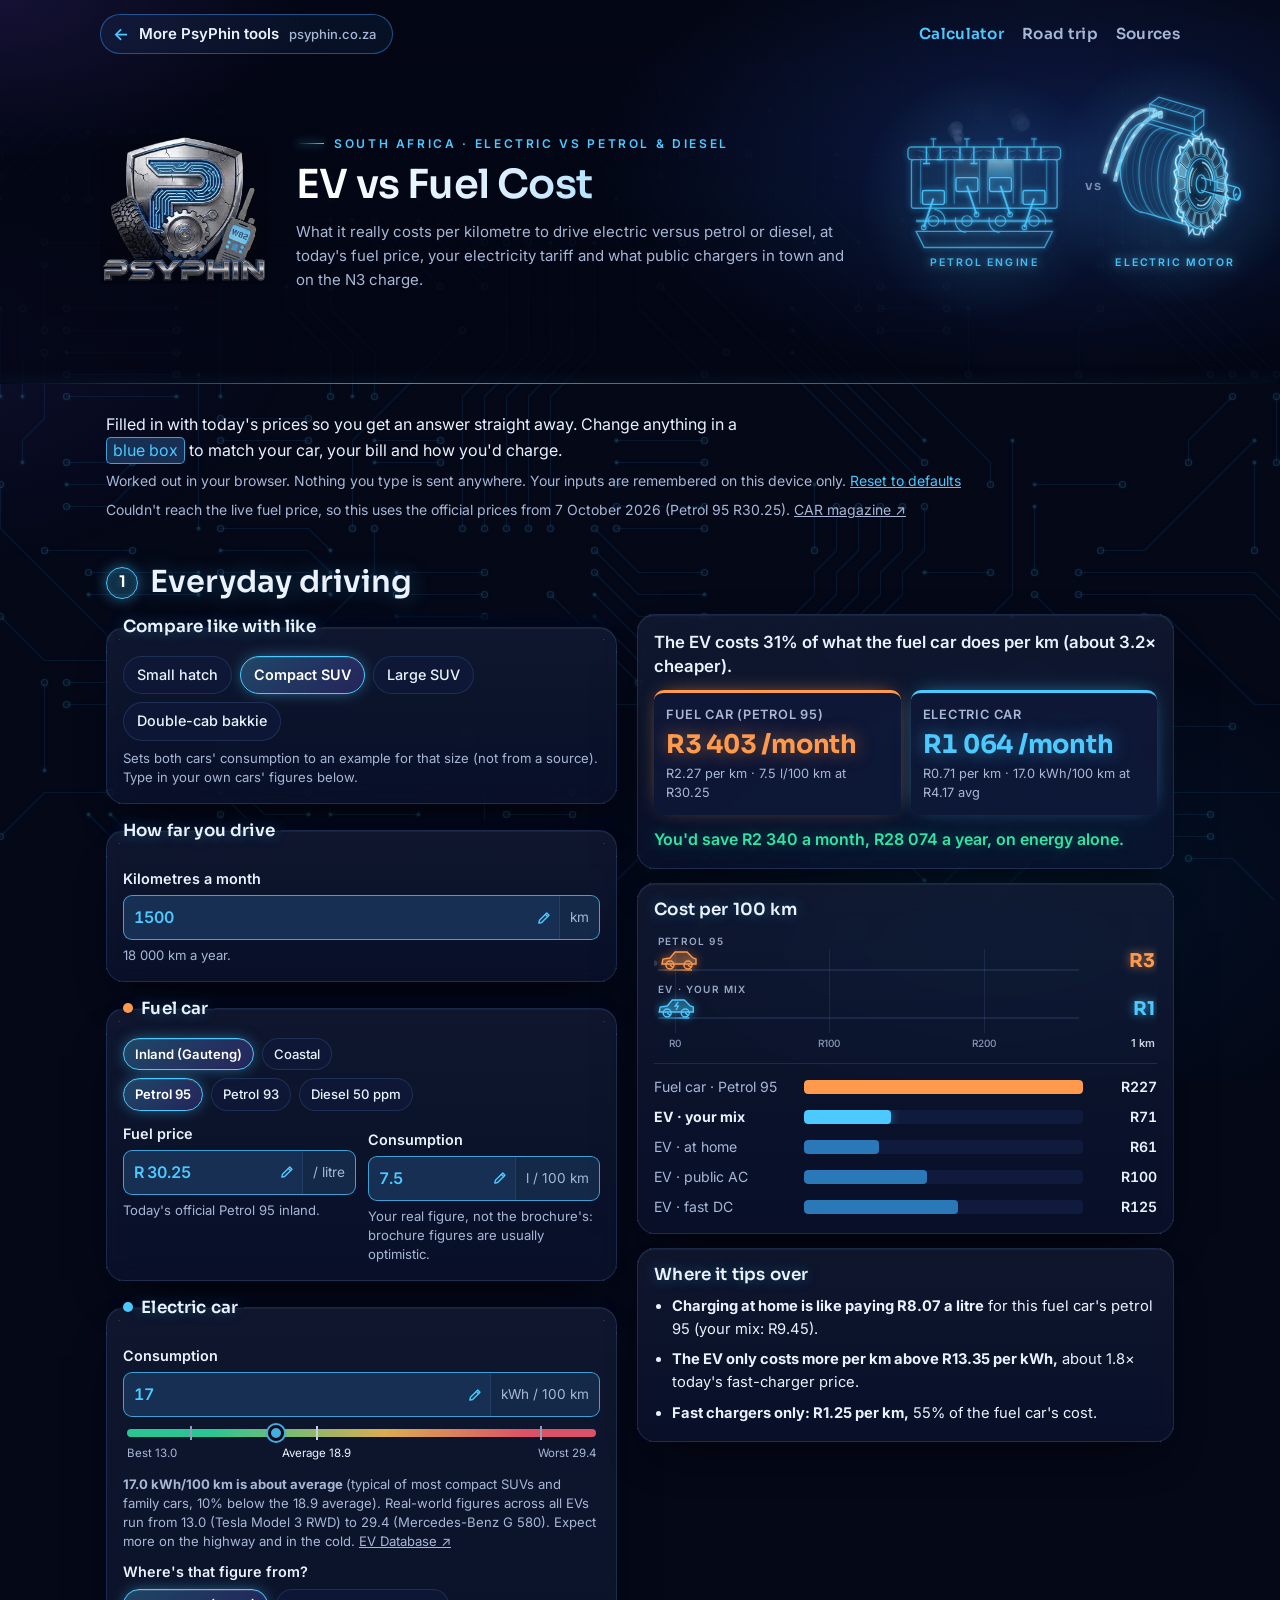
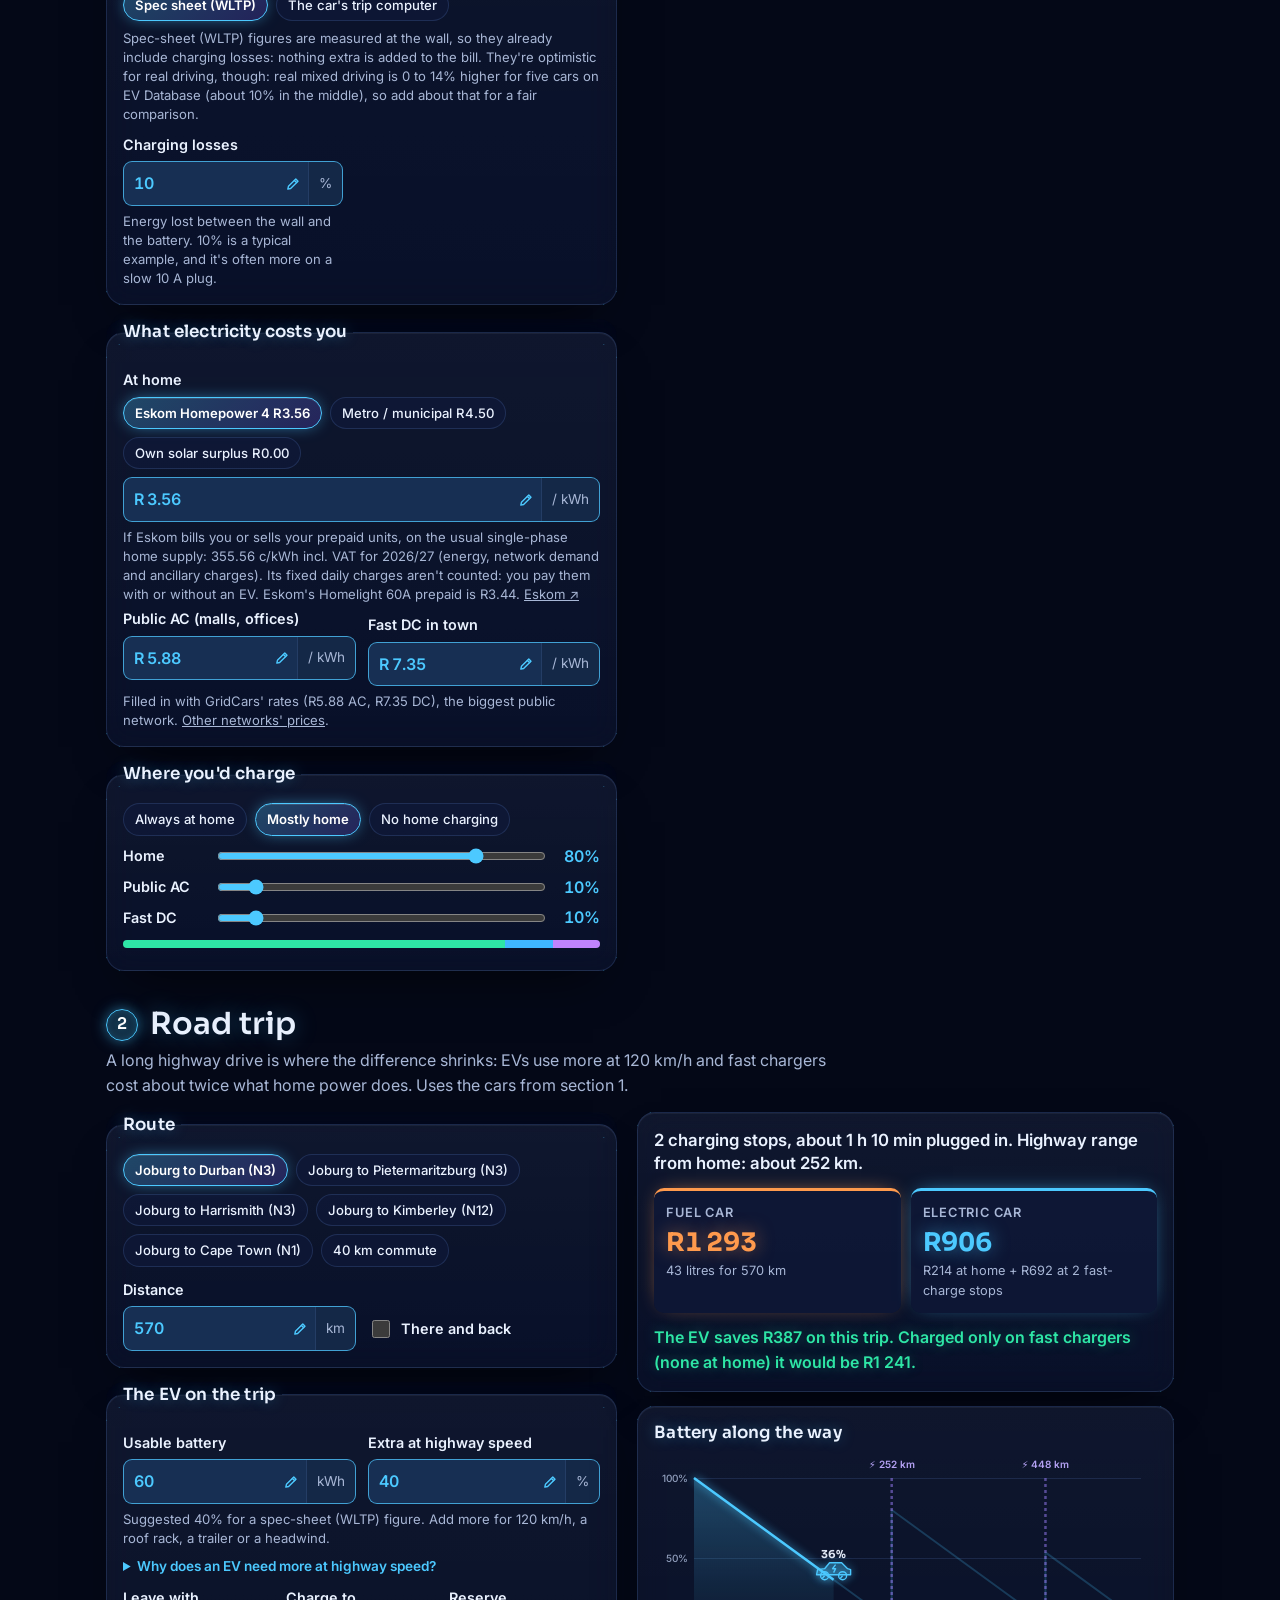
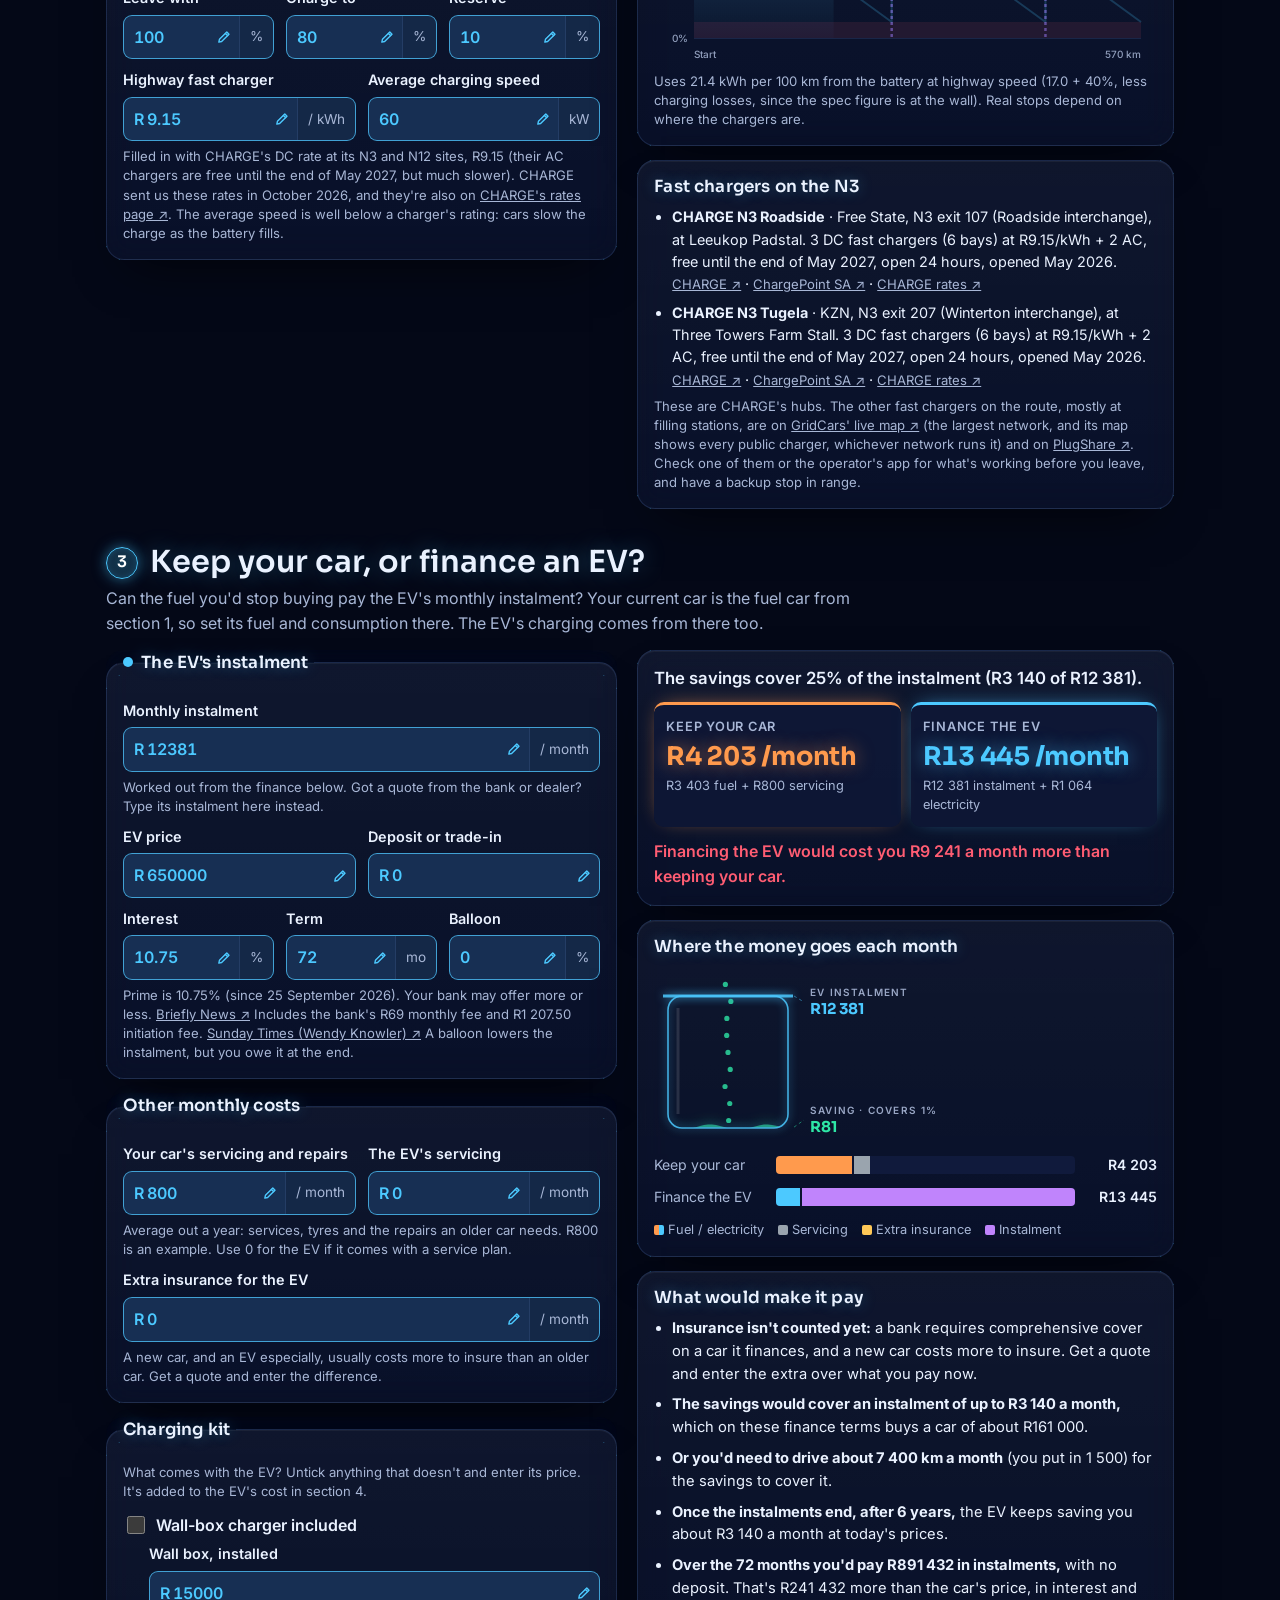
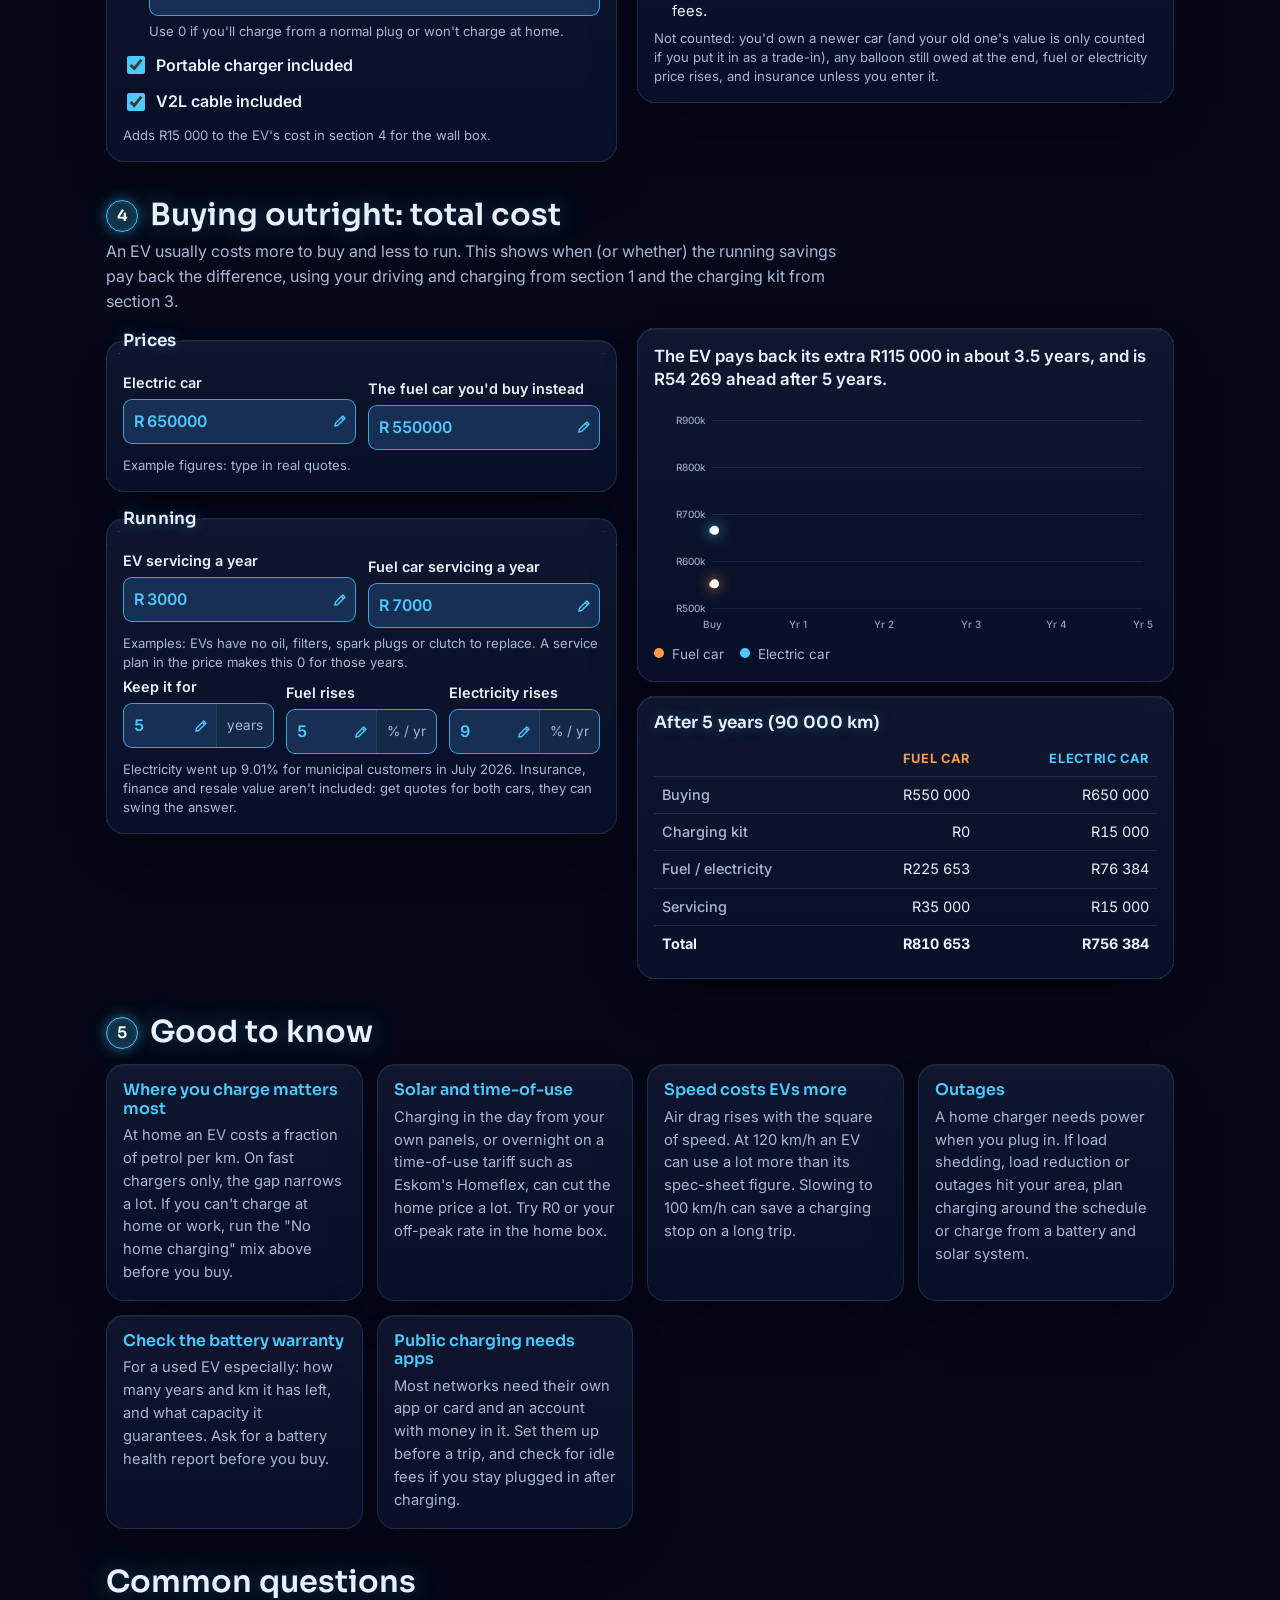
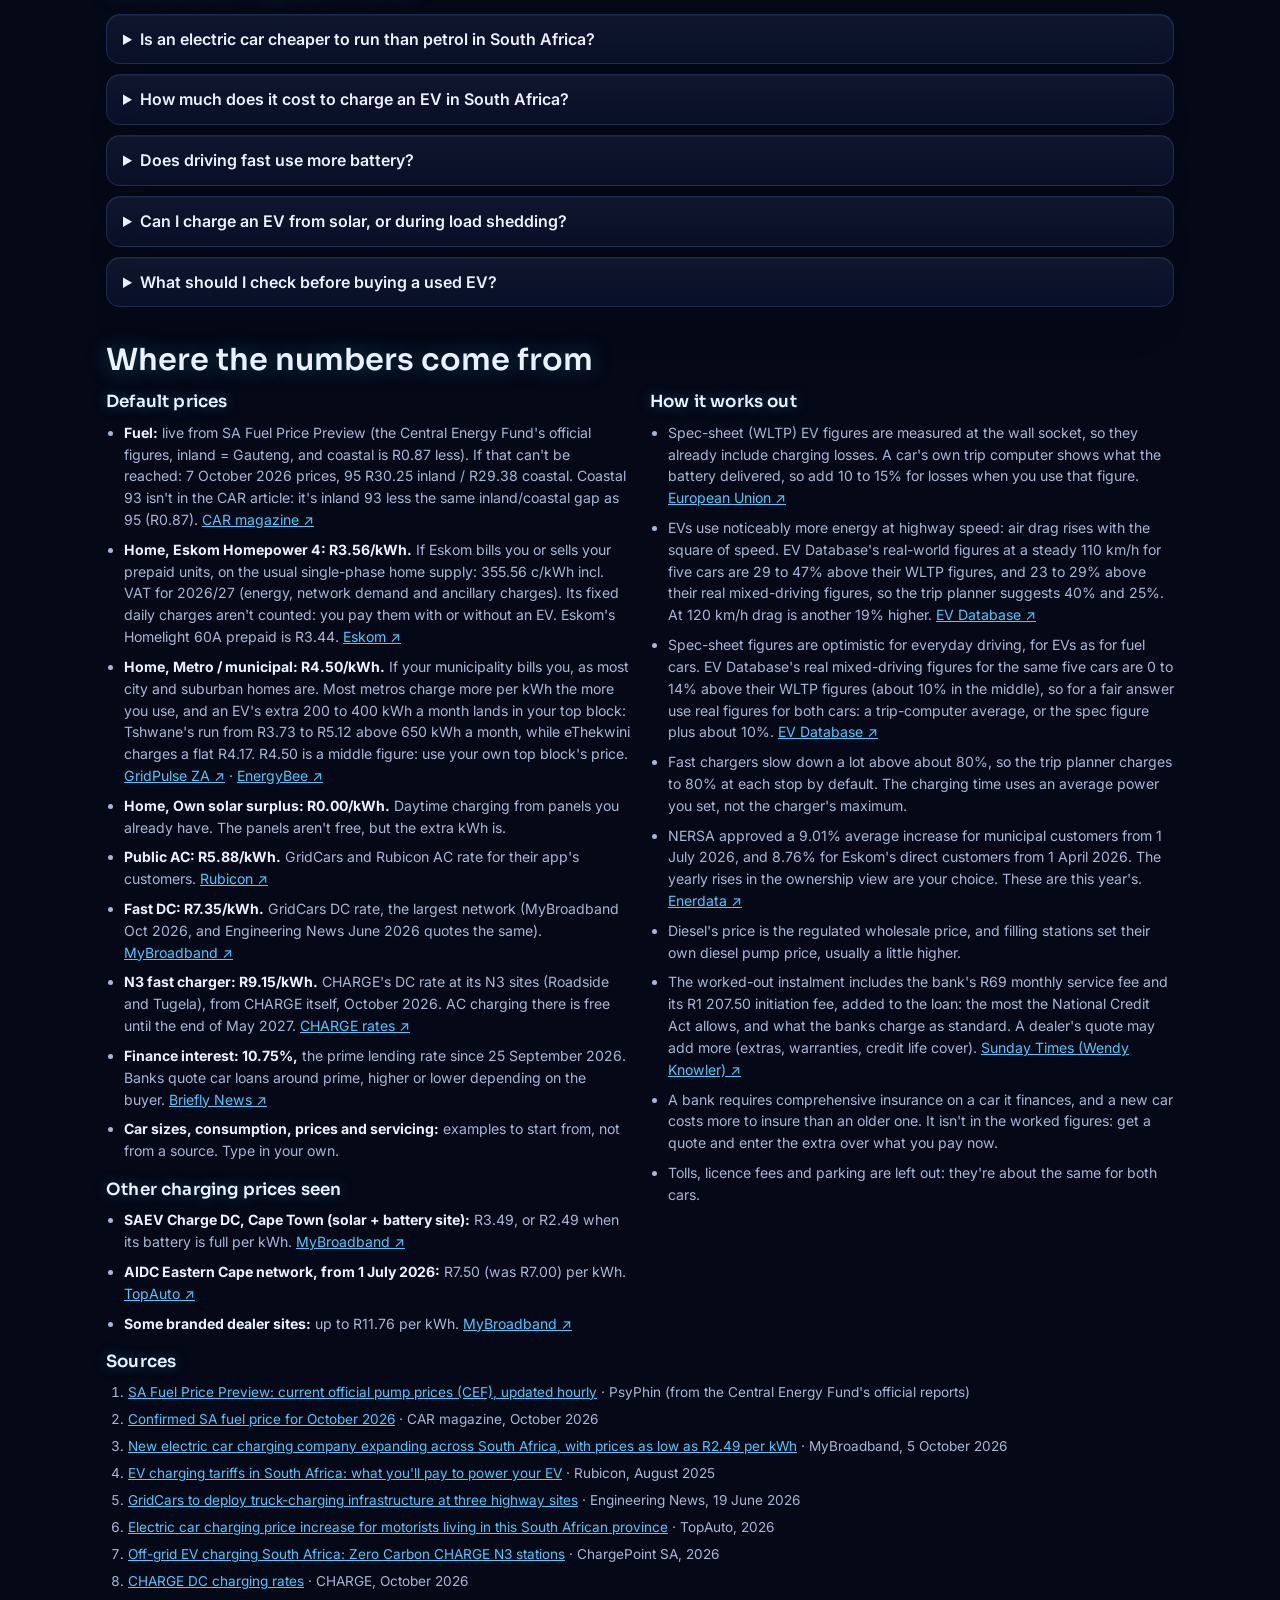
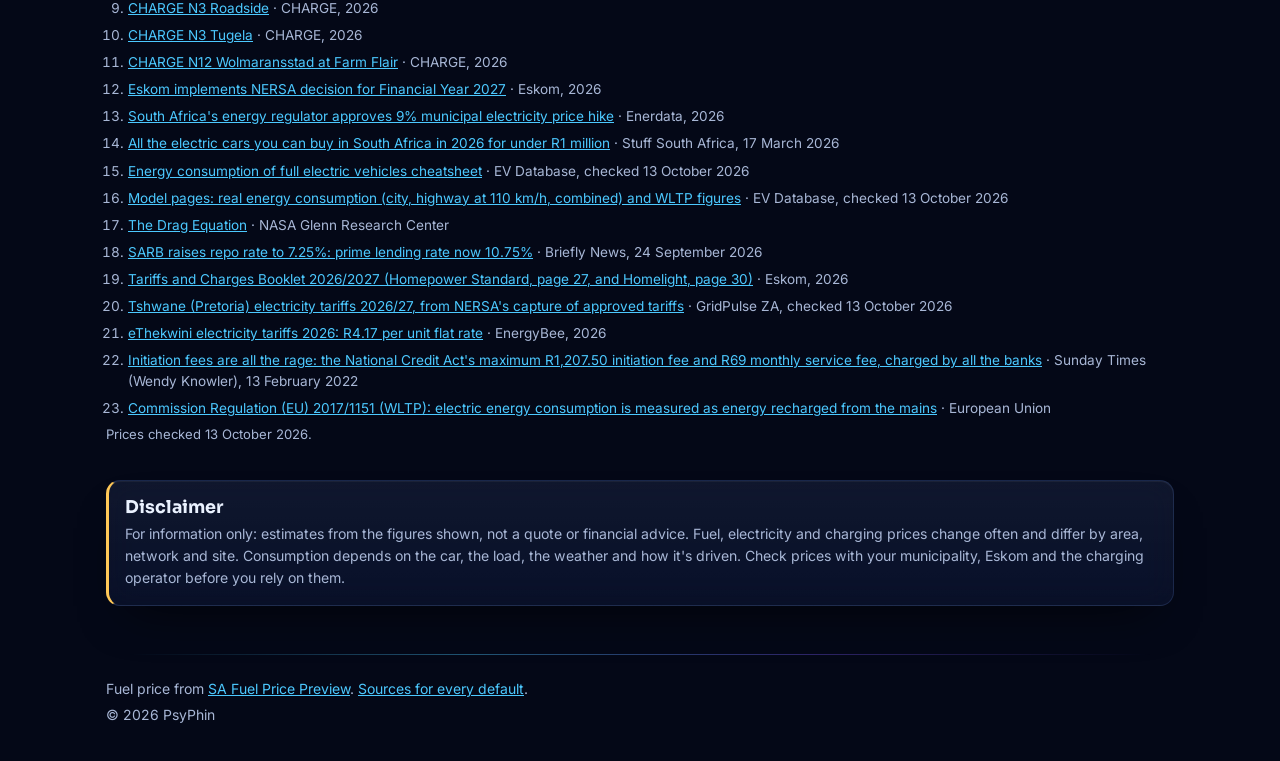
==== commit 89c6d74e: "Add developer comments throughout (comments only, no code changes) File headers explaining each file" ====
--- a/index.html
+++ b/index.html
@@ -1,4 +1,17 @@
 <!doctype html>
+<!--
+  EV vs Fuel Cost (evcost.psyphin.co.za, served by GitHub Pages from this repo's root).
+
+  Plain HTML, CSS and JavaScript with no build step: this file opens straight from
+  disk. It's the page's skeleton: app.js fills in every result and hint by element
+  id, and nothing typed here ever leaves the browser. Where the code lives:
+    js/data.js   every price, default, preset and source
+    js/calc.js   the sums (no page access, so the tests can run them alone)
+    js/app.js    the inputs, the saved state, the live fuel price, the results
+    js/viz.js    the four animated diagrams; js/fx.js the header animation
+  data-circuit="still": circuit.js draws the background board once, with nothing
+  moving behind the text.
+-->
 <html lang="en-ZA" data-circuit="still">
 <head>
   <meta charset="utf-8">
@@ -6,6 +19,9 @@
   <title>EV vs Fuel Cost: SA Electric vs Petrol Calculator | PsyPhin</title>
   <meta name="description" content="Compare the cost per km of an electric car with petrol or diesel in South Africa, at today's fuel price, your electricity tariff and public charger prices.">
   <link rel="canonical" href="https://evcost.psyphin.co.za/">
+  <!-- For search engines: what the page is. Keep "description" the same as the meta
+       description above (at most 155 characters: search results cut the rest). The
+       Open Graph tags below are what link previews show when it's shared. -->
   <script type="application/ld+json">
   {
     "@context": "https://schema.org",
@@ -44,11 +60,15 @@
   <link rel="preconnect" href="https://fonts.googleapis.com">
   <link rel="preconnect" href="https://fonts.gstatic.com" crossorigin>
   <link href="https://fonts.googleapis.com/css2?family=Inter:wght@400;500;600;700&family=Sora:wght@400;600;700&display=swap" rel="stylesheet">
+  <!-- The ?v= on the stylesheet and the six scripts at the bottom is a cache-buster:
+       when any of the seven files changes, give them all the same new value, so a
+       browser never pairs this page with an old cached script. -->
   <link rel="stylesheet" href="css/style.css?v=2026-10-21a">
 </head>
 <body>
   <a class="skip-link" href="#main">Skip to content</a>
 
+  <!-- Header. fx.js draws the engine against motor animation on the canvas behind it. -->
   <header class="brand-bar brand-bar--hero">
     <canvas class="hero-fx" aria-hidden="true"></canvas>
     <div class="brand-nav">
@@ -70,6 +90,7 @@
   </header>
 
   <main id="main" class="wrap">
+    <!-- #live-line: today's fuel prices and where they came from (app.js renderLiveLine). -->
     <section class="intro">
       <p class="lede">Filled in with today's prices so you get an answer straight away. Change anything in a <span class="key-input">blue box</span> to match your car, your bill and how you'd charge.</p>
       <p class="privacy">Worked out in your browser. Nothing you type is sent anywhere. Your inputs are remembered on this device only. <button type="button" class="link-button" id="reset">Reset to defaults</button></p>
@@ -81,6 +102,11 @@
       <h2 class="block-title" id="running-title"><span class="block-num">1</span> Everyday driving</h2>
 
       <div class="calc-layout">
+        <!-- The inputs. Each box's id is the name app.js keeps its value under (and its
+             default's name in data.js). Number boxes are type="text" with inputmode, not
+             type="number": an iPhone's number box turns a decimal comma ("6,2") into 62.
+             app.js reads them with Calc.parseNumber() and steps them with the arrow keys
+             using each box's step/min/max. Keep new number boxes the same way. -->
         <form class="inputs" id="form" autocomplete="off" novalidate>
           <fieldset>
             <legend>Compare like with like</legend>
@@ -191,6 +217,7 @@
           </fieldset>
         </form>
 
+        <!-- Results: empty here, filled in by app.js. #race is the animated race (viz.js). -->
         <div class="results" id="results" aria-live="polite">
           <div class="result-card">
             <p class="headline" id="headline"></p>
@@ -548,6 +575,9 @@
     </section>
 
     <!-- ============================================================ common questions -->
+    <!-- Static text, so search engines can read it without running the script, except
+         the charging-price answer (#faq-charge-cost), which app.js fills from data.js's
+         tariffs so it follows price updates. -->
     <section class="block" id="faq" aria-labelledby="faq-title">
       <h2 class="block-title" id="faq-title">Common questions</h2>
       <div class="faq-list">
@@ -575,6 +605,7 @@
     </section>
 
     <!-- ============================================================ sources -->
+    <!-- The lists are built by app.js buildSources() from data.js. -->
     <section class="block" id="sources" aria-labelledby="sources-title">
       <h2 class="block-title" id="sources-title">Where the numbers come from</h2>
       <div class="sources-grid">
@@ -600,6 +631,8 @@
     </aside>
   </main>
 
+  <!-- Phones: a bar along the bottom with the monthly figures, shown while the inputs
+       are on screen but the results aren't (app.js watchQuickbar). -->
   <a class="quickbar" id="quickbar" href="#results" hidden aria-label="Jump to the results"><span class="q-fuel" id="q-fuel"></span><span class="q-ev" id="q-ev"></span><span class="q-save" id="q-save"></span></a>
 
   <footer class="site-footer">
@@ -609,6 +642,9 @@
     </div>
   </footer>
 
+  <!-- Order matters: data.js (window.EV) and calc.js (window.Calc) first, then viz.js
+       (window.EVViz), then app.js, which uses all three. circuit.js and fx.js are
+       decoration. -->
   <script src="js/data.js?v=2026-10-21a"></script>
   <script src="js/calc.js?v=2026-10-21a"></script>
   <script src="js/viz.js?v=2026-10-21a"></script>
--- a/css/style.css
+++ b/css/style.css
@@ -2,6 +2,9 @@
    "deep space" look shared by every PsyPhin site since 2026-10-18. The base is
    the SA Towing Check / Winch stylesheet, so the tools look the same. */
 :root {
+  /* Colours are CSS variables ("tokens"), set here and used everywhere else; viz.js
+     reads --fuel, --ev, --good and --bad from them too, so they must stay 6-digit
+     hex. After changing this file, bump the ?v= in index.html (all seven together). */
   --bg: #040817;
   --surface: #0b1330;
   --surface-2: #101a3c;
@@ -569,6 +572,8 @@
   }
 }
 
+/* Kept from the shared base stylesheet. The construction banner isn't on the page
+   now, but its styles stay for when a page goes back into testing. */
 /* ============================================================ Winch Planning and Sizing additions */
 
 /* ------------------------------------------------------------ under construction (same as the tyre calculator) */
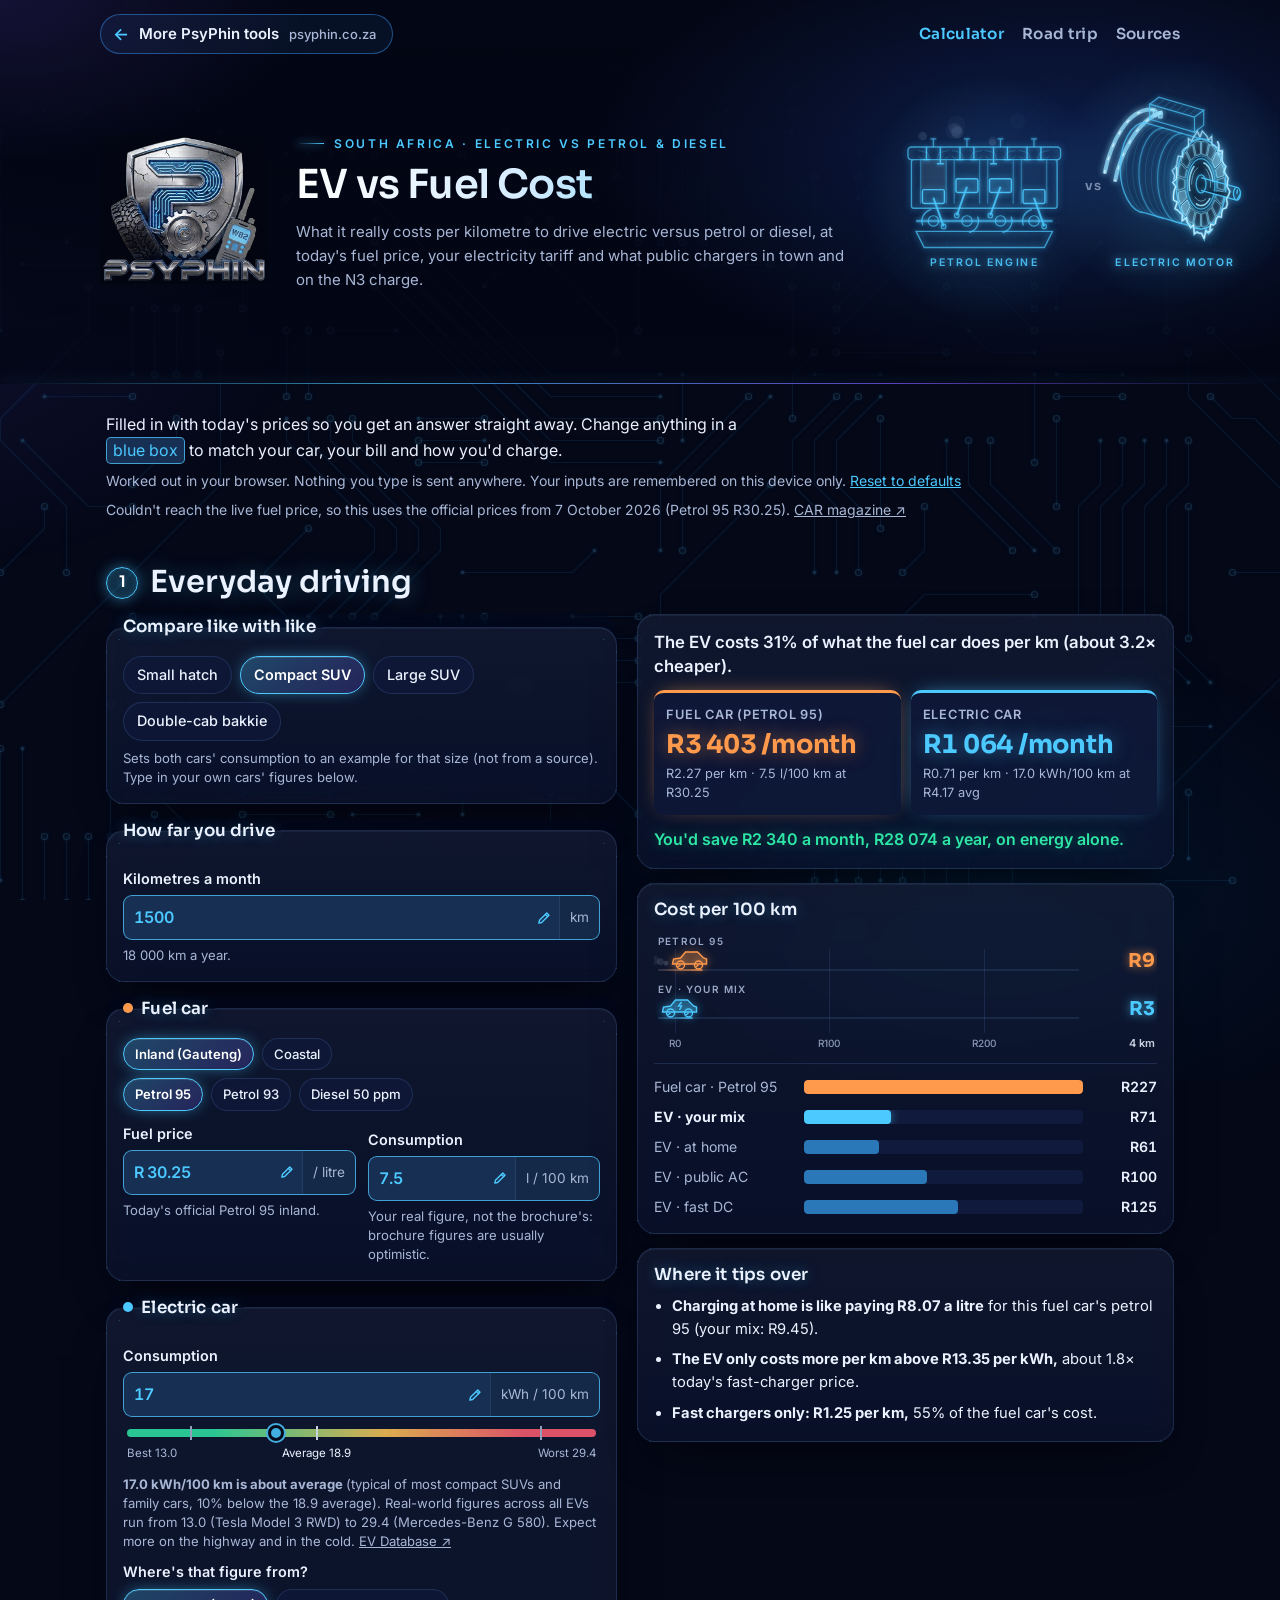
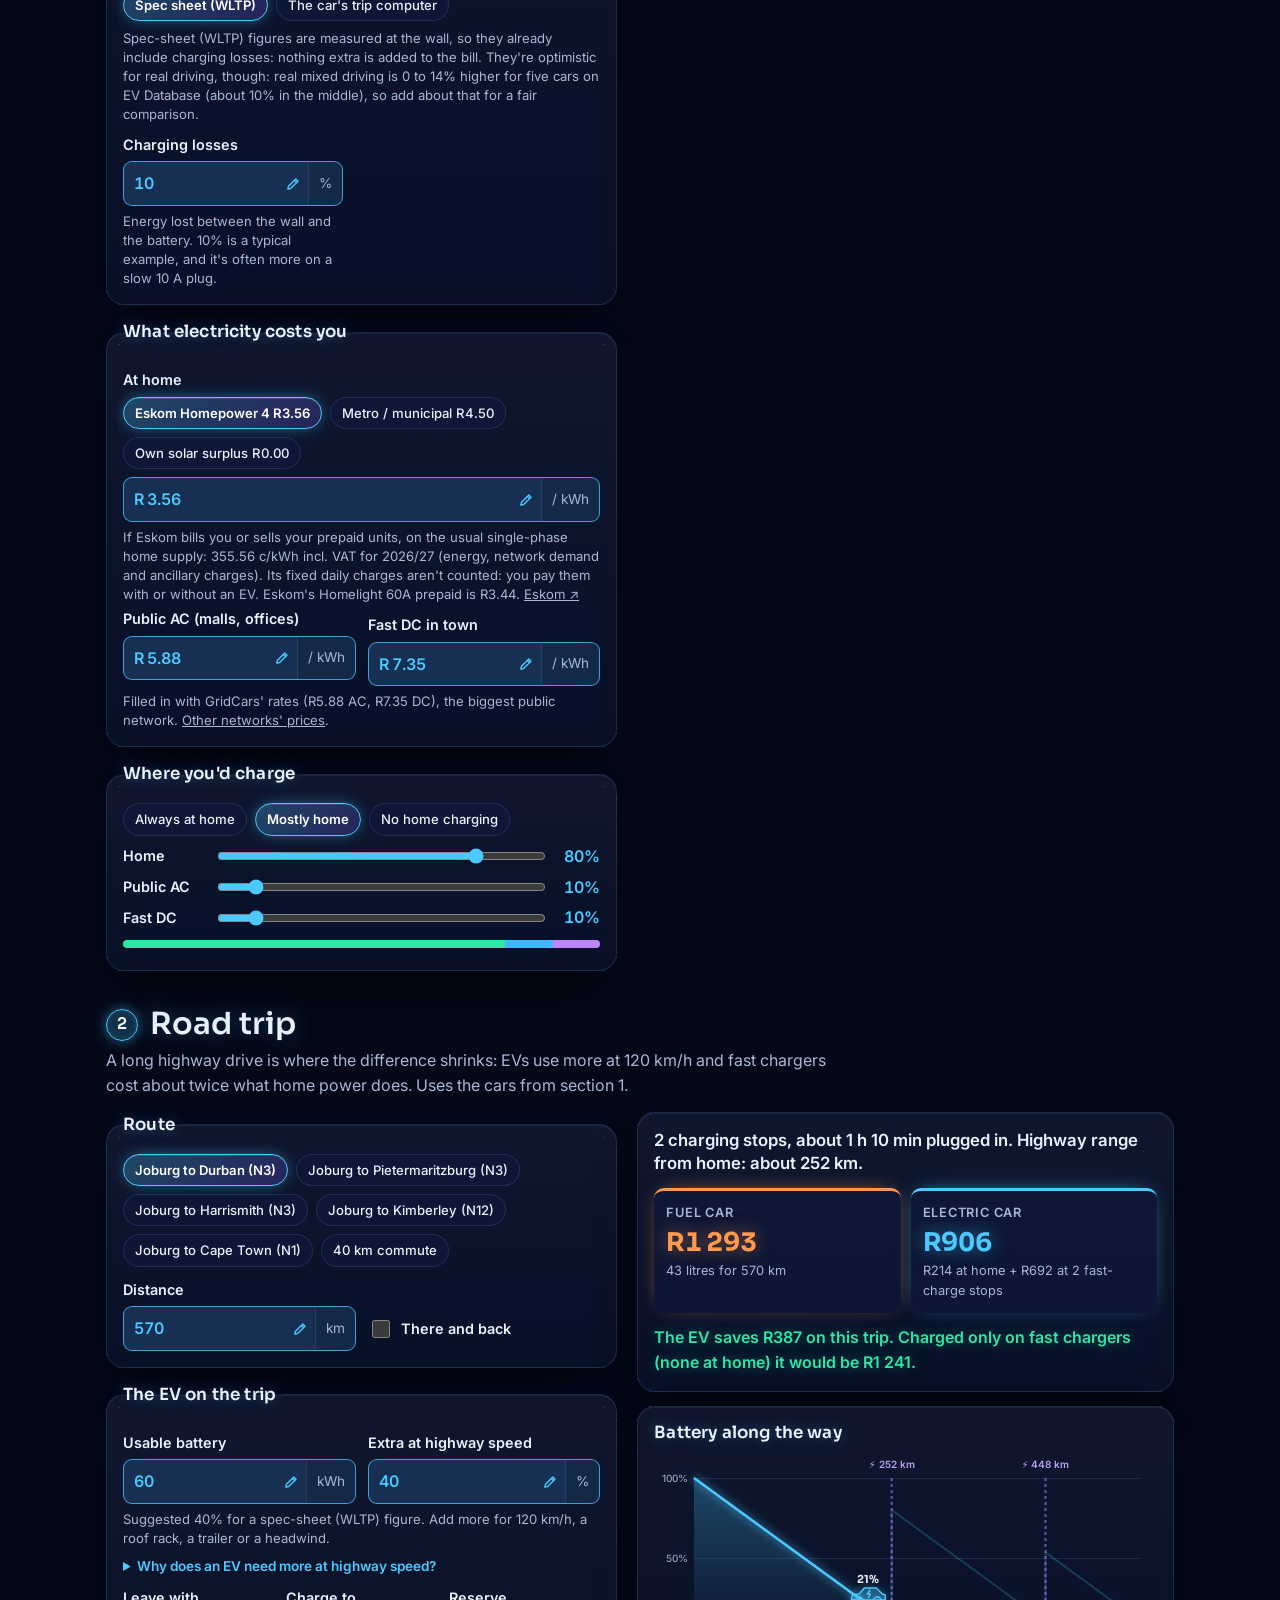
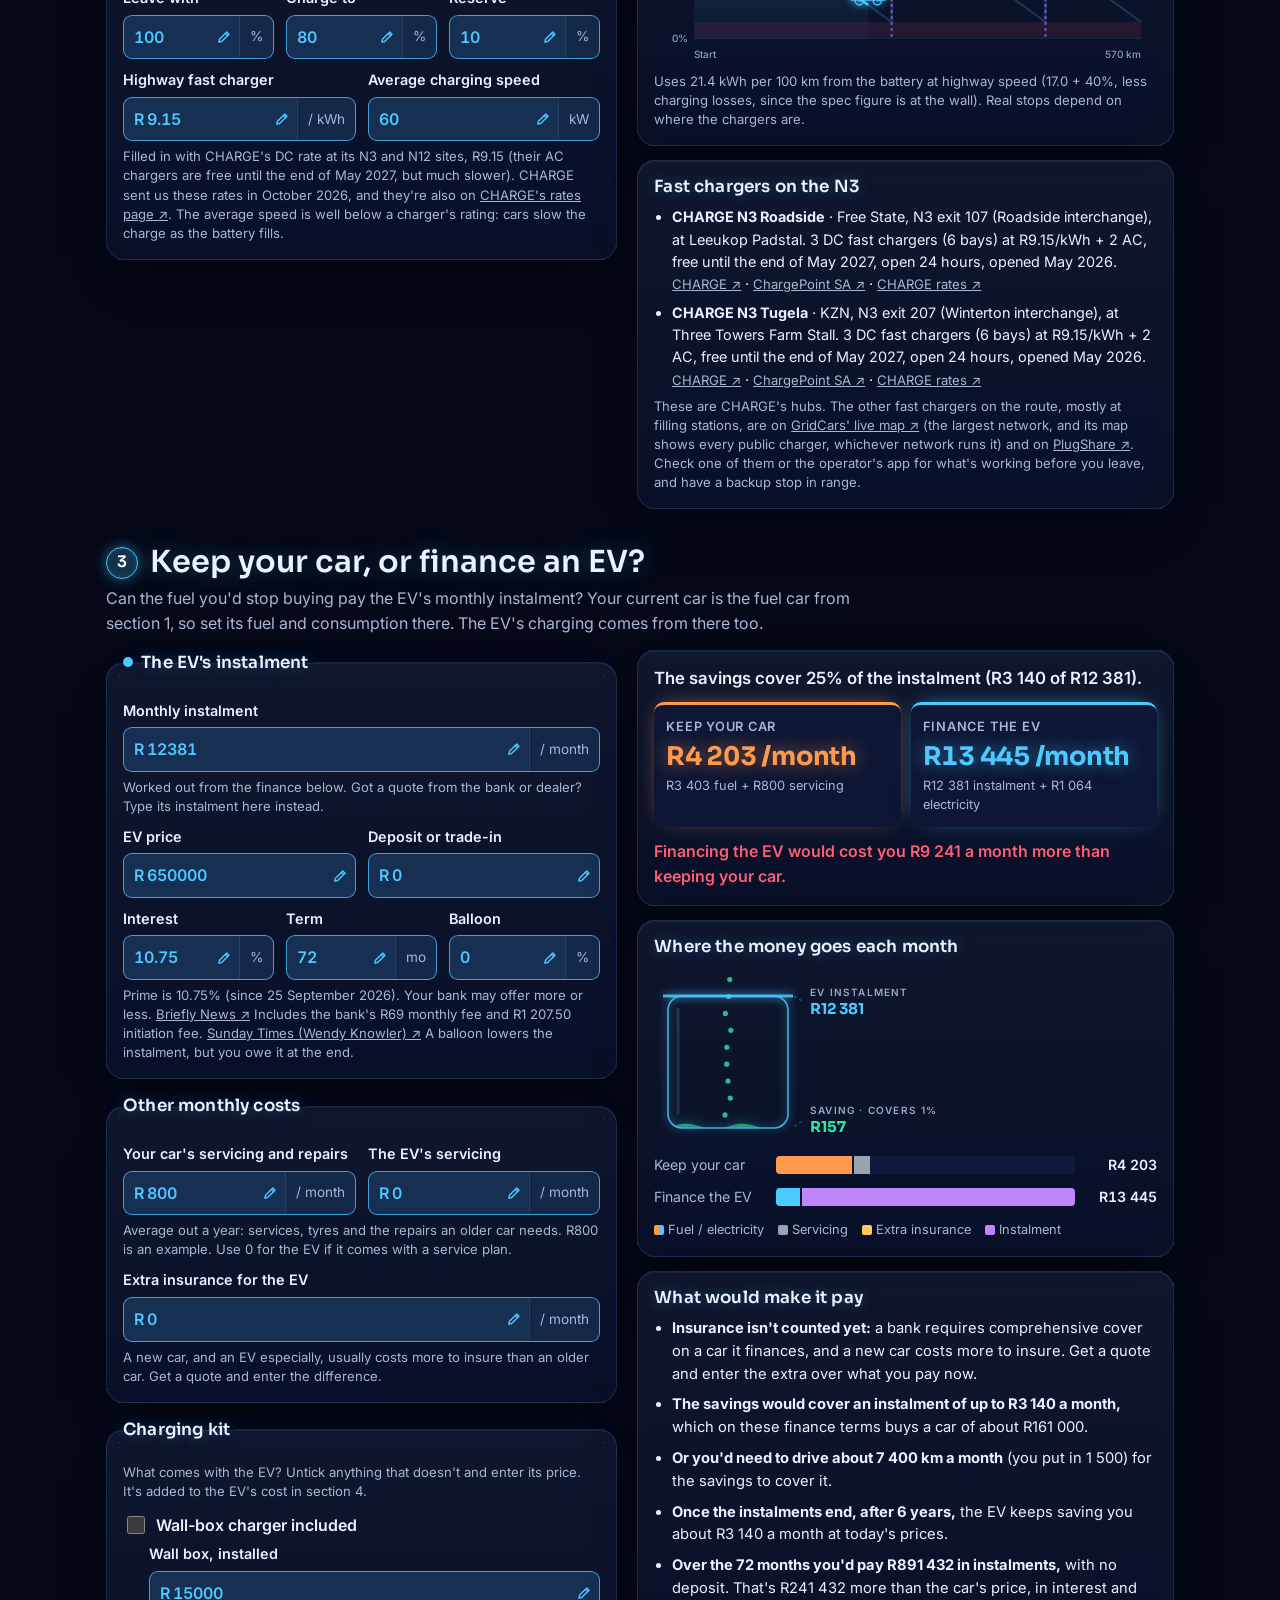
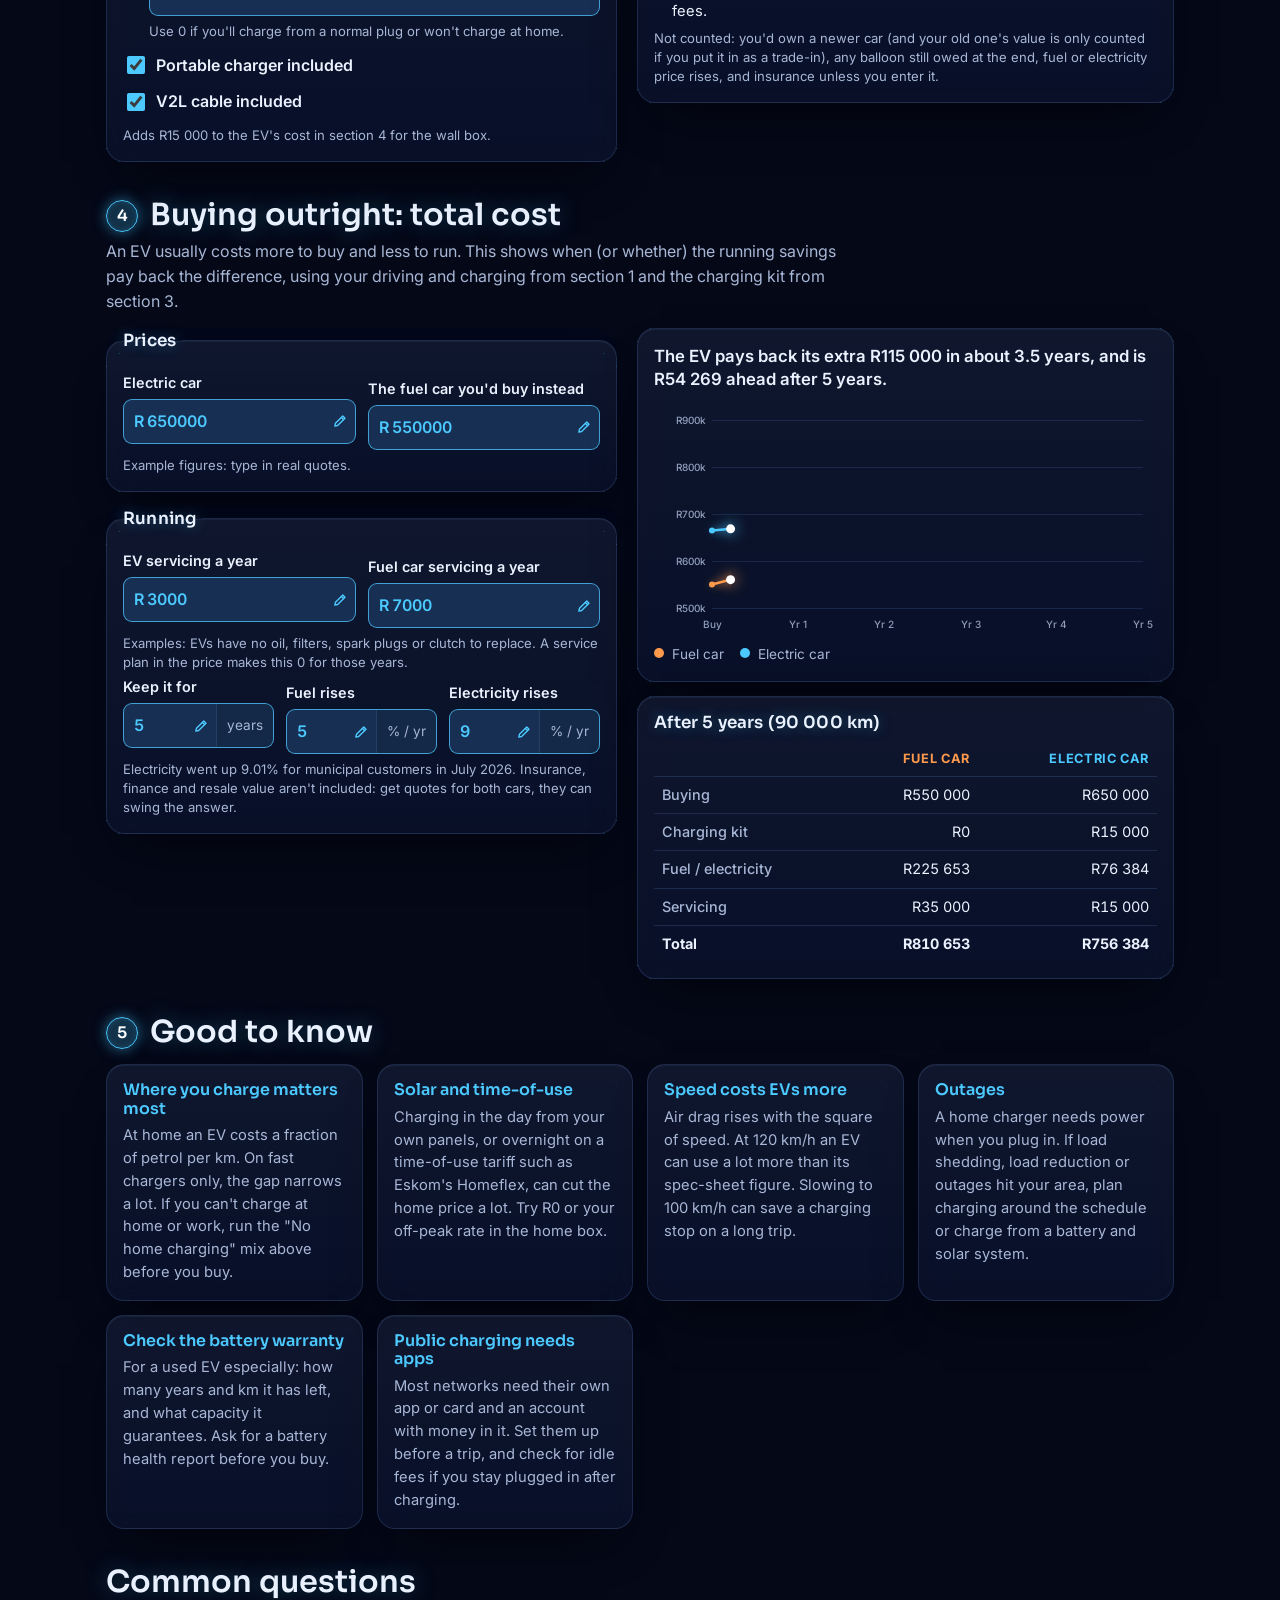
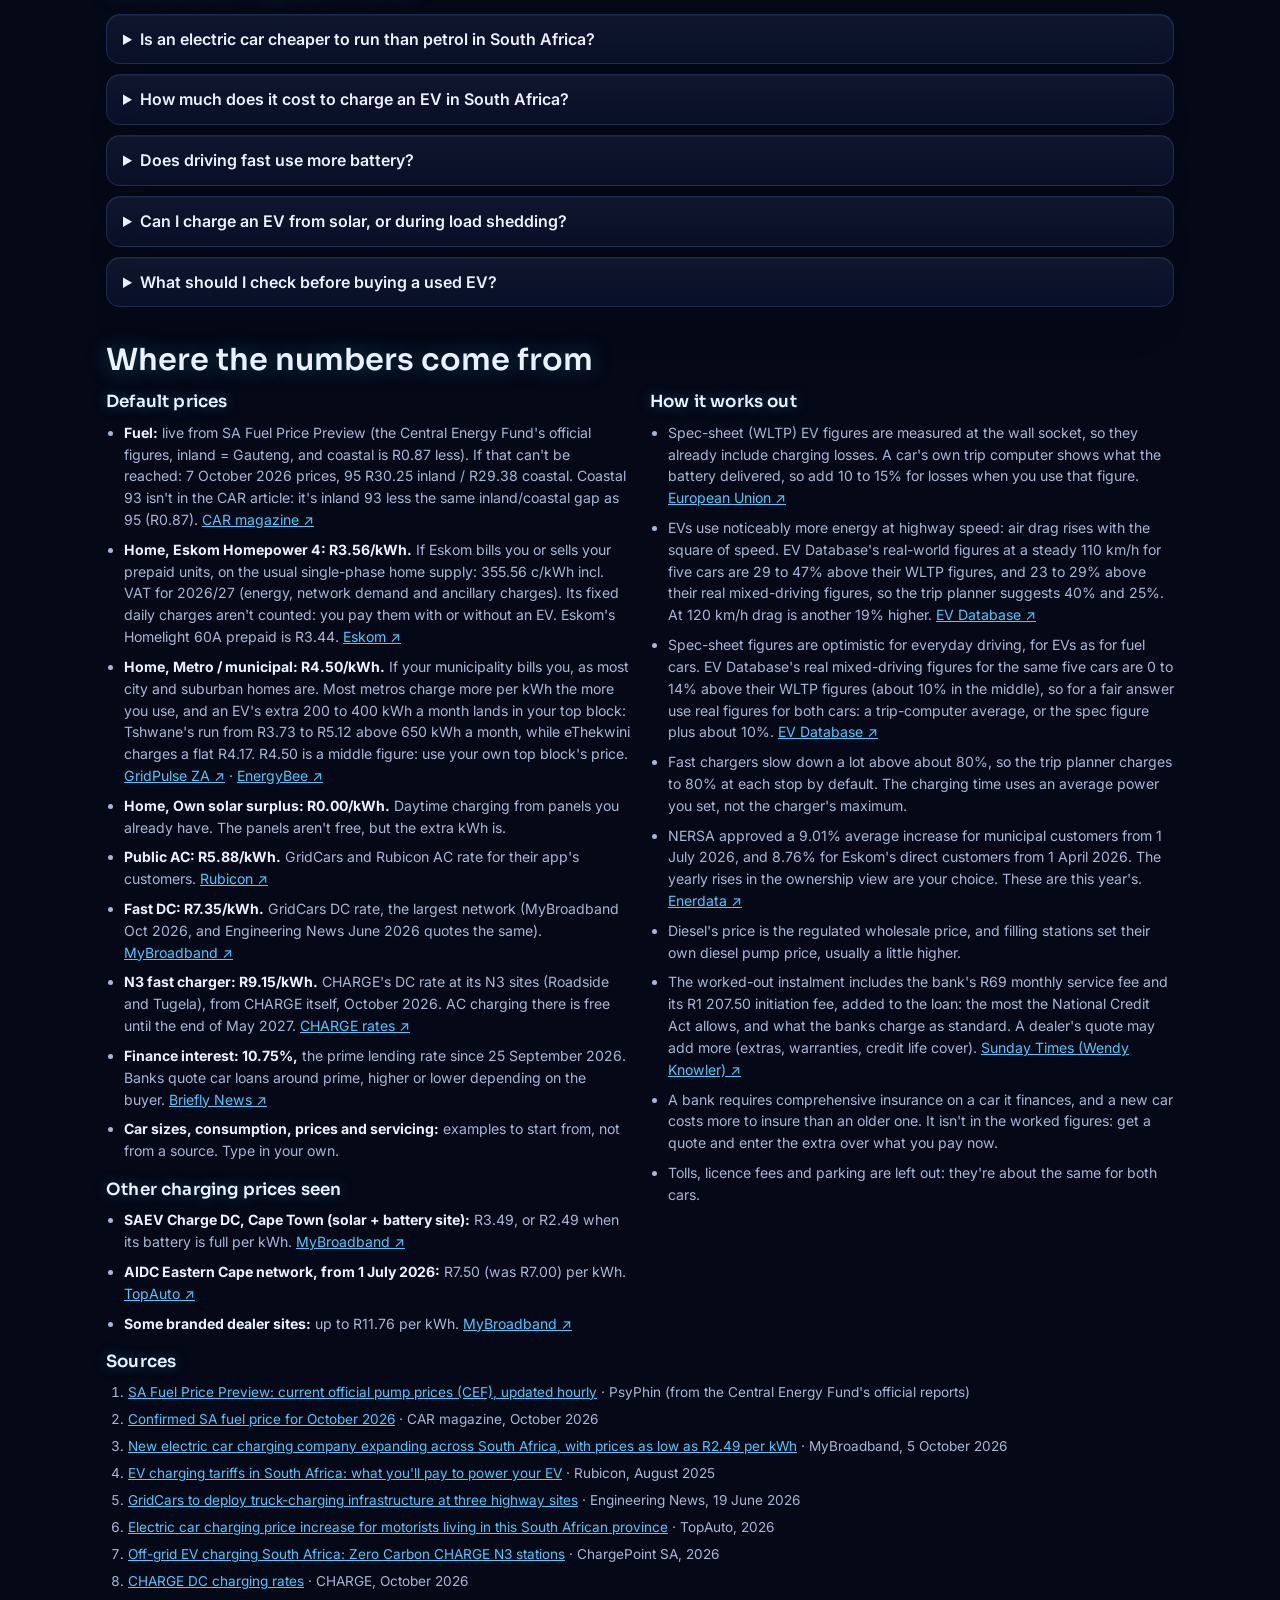
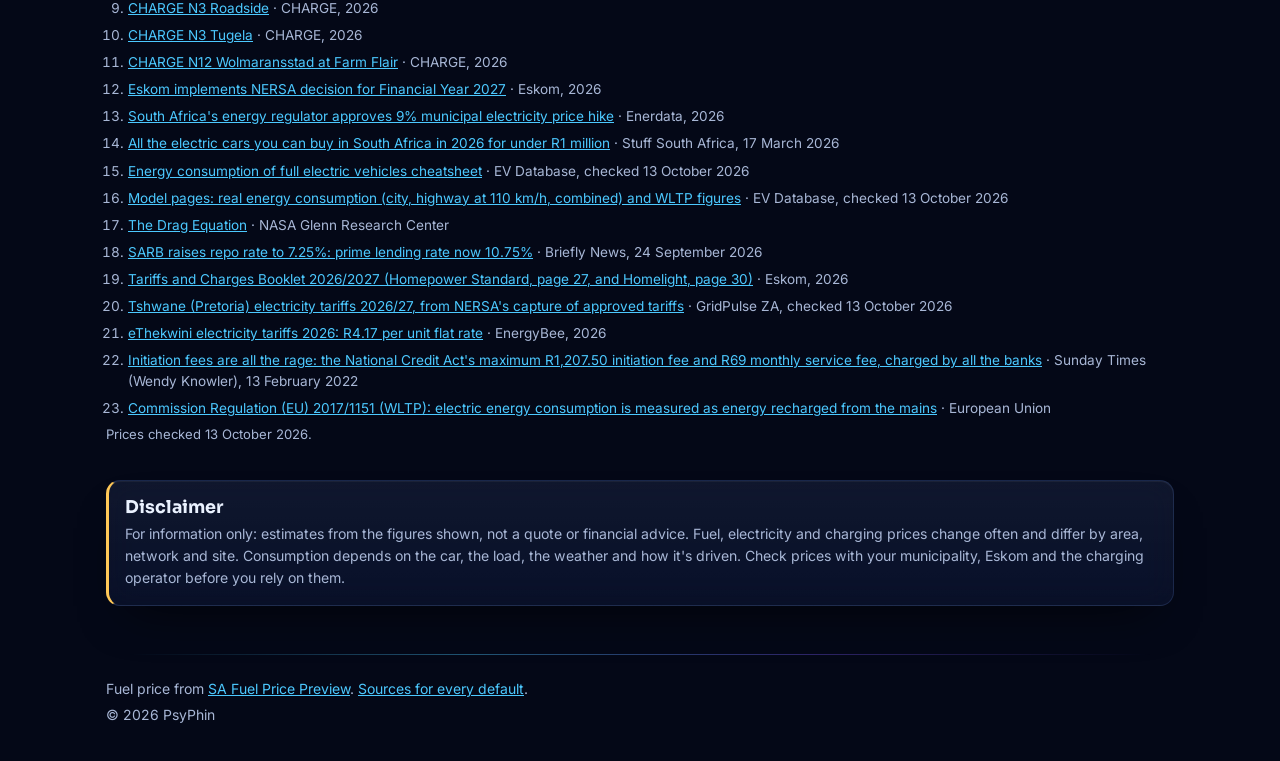
==== commit 6a72d421: "Preview image: the petrol engine vs electric motor picture Co-Authored-By: Claude Opus 5.5 <noreply@" ====
--- a/index.html
+++ b/index.html
@@ -49,7 +49,7 @@
   <meta property="og:url" content="https://evcost.psyphin.co.za/">
   <meta property="og:title" content="EV vs Fuel Cost">
   <meta property="og:description" content="Electric vs petrol or diesel in South Africa: cost per km at today's fuel price, home electricity and public chargers, plus an N3 road-trip planner and a buyer's break-even.">
-  <meta property="og:image" content="https://psyphin.co.za/assets/img/projects/ev-cost.jpg">
+  <meta property="og:image" content="https://psyphin.co.za/assets/img/projects/ev-cost-motors.jpg">
   <meta name="twitter:card" content="summary_large_image">
   <meta name="theme-color" content="#040817">
   <meta name="color-scheme" content="dark">
